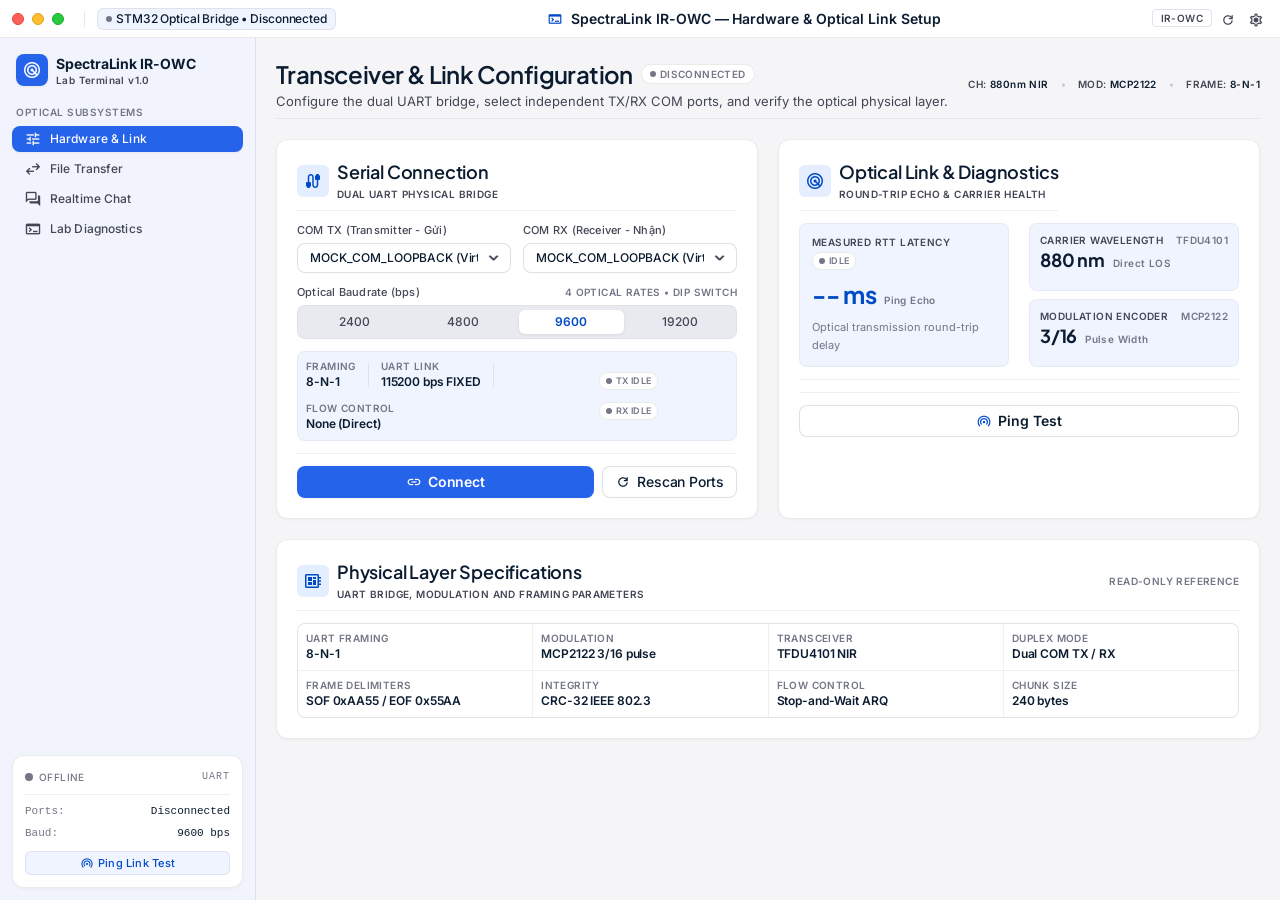
==== src/ir_terminal/ui/web/index.html @ 76f25089 "fix(ui): resolve disconnect event swallowed bug, clarify chat send action, and bump v0.8.5" ====
<!DOCTYPE html>
<html lang="en">
<head>
  <meta charset="utf-8"/>
  <meta content="width=device-width, initial-scale=1.0" name="viewport"/>
  <title>SpectraLink IR-OWC Workstation</title>
  <!-- Offline Local Fonts & Full Glyph TTF Icons -->
  <link rel="stylesheet" href="assets/css/local-fonts.css"/>
  <script src="assets/js/tailwindcss.js"></script>
  <script id="tailwind-config">
    tailwind.config = {
      darkMode: "class",
      theme: {
        extend: {
          colors: {
            "surface": "#f8f9ff",
            "surface-dim": "#cbdbf5",
            "surface-bright": "#f8f9ff",
            "surface-container-lowest": "#ffffff",
            "surface-container-low": "#eff4ff",
            "surface-container": "#e5eeff",
            "surface-container-high": "#dce9ff",
            "surface-container-highest": "#d3e4fe",
            "on-surface": "#0b1c30",
            "on-surface-variant": "#434655",
            "inverse-surface": "#213145",
            "inverse-on-surface": "#eaf1ff",
            "outline": "#737686",
            "outline-variant": "#c3c6d7",
            "surface-tint": "#0053db",
            "primary": "#004ac6",
            "on-primary": "#ffffff",
            "primary-container": "#2563eb",
            "on-primary-container": "#eeefff",
            "inverse-primary": "#b4c5ff",
            "secondary": "#006c49",
            "on-secondary": "#ffffff",
            "secondary-container": "#6cf8bb",
            "on-secondary-container": "#00714d",
            "tertiary": "#784b00",
            "on-tertiary": "#ffffff",
            "tertiary-container": "#996100",
            "on-tertiary-container": "#ffeedd",
            "error": "#ba1a1a",
            "on-error": "#ffffff",
            "error-container": "#ffdad6",
            "on-error-container": "#93000a",
            "primary-fixed": "#dbe1ff",
            "primary-fixed-dim": "#b4c5ff",
            "on-primary-fixed": "#00174b",
            "on-primary-fixed-variant": "#003ea8",
            "secondary-fixed": "#6ffbbe",
            "secondary-fixed-dim": "#4edea3",
            "on-secondary-fixed": "#002113",
            "on-secondary-fixed-variant": "#005236",
            "background": "#f8f9ff",
            "on-background": "#0b1c30",
            "surface-variant": "#d3e4fe"
          },
          borderRadius: {
            "DEFAULT": "0.25rem",
            "lg": "0.5rem",
            "xl": "0.75rem",
            "2xl": "0.875rem",
            "full": "9999px"
          },
          spacing: {
            "space-xs": "0.25rem",
            "margin": "1.25rem",
            "space-lg": "1.25rem",
            "space-xl": "1.75rem",
            "space-md": "0.75rem",
            "space-sm": "0.5rem",
            "gutter": "1rem"
          },
          fontFamily: {
            "headline-md": ["Plus Jakarta Sans", "sans-serif"],
            "display-lg": ["Plus Jakarta Sans", "sans-serif"],
            "body-md": ["Inter", "sans-serif"],
            "body-lg": ["Inter", "sans-serif"],
            "mono-caption": ["Inter", "monospace"],
            "headline-lg": ["Plus Jakarta Sans", "sans-serif"],
            "mono-data": ["Inter", "monospace"],
            "label-sm": ["Inter", "sans-serif"],
            "label-md": ["Inter", "sans-serif"],
            "title-sm": ["Inter", "sans-serif"]
          },
          fontSize: {
            "headline-md": ["18px", { lineHeight: "24px", letterSpacing: "-0.01em", fontWeight: "600" }],
            "display-lg": ["32px", { lineHeight: "40px", letterSpacing: "-0.02em", fontWeight: "600" }],
            "body-md": ["13px", { lineHeight: "18px", letterSpacing: "0em", fontWeight: "400" }],
            "body-lg": ["14px", { lineHeight: "20px", letterSpacing: "0em", fontWeight: "400" }],
            "mono-caption": ["10px", { lineHeight: "12px", letterSpacing: "0.04em", fontWeight: "600" }],
            "headline-lg": ["24px", { lineHeight: "32px", letterSpacing: "-0.015em", fontWeight: "600" }],
            "mono-data": ["12px", { lineHeight: "16px", letterSpacing: "-0.01em", fontWeight: "500" }],
            "label-sm": ["11px", { lineHeight: "14px", letterSpacing: "0.02em", fontWeight: "500" }],
            "label-md": ["12px", { lineHeight: "16px", letterSpacing: "0.01em", fontWeight: "500" }],
            "title-sm": ["14px", { lineHeight: "20px", letterSpacing: "-0.005em", fontWeight: "600" }]
          }
        }
      }
    }
  </script>
  <link rel="stylesheet" href="assets/css/app.css"/>
  <style>
    /* Sleek Native Scrollbar */
    ::-webkit-scrollbar {
      width: 6px;
      height: 6px;
    }
    ::-webkit-scrollbar-track {
      background: transparent;
    }
    ::-webkit-scrollbar-thumb {
      background: rgba(0, 0, 0, 0.12);
      border-radius: 9999px;
    }
    ::-webkit-scrollbar-thumb:hover {
      background: rgba(0, 0, 0, 0.25);
    }
    .traffic-dot:hover span {
      opacity: 0.6;
    }
    .view-panel {
      display: none;
    }
    .view-panel.active {
      display: flex;
    }
    /* Reusable UI Feedback System: button spinner + toast/modal motion */
    @keyframes ui-spin {
      to { transform: rotate(360deg); }
    }
    .ui-spinner {
      width: 14px;
      height: 14px;
      border-radius: 9999px;
      border: 2px solid rgba(255, 255, 255, 0.45);
      border-top-color: #ffffff;
      animation: ui-spin 0.7s linear infinite;
      display: inline-block;
      flex-shrink: 0;
    }
    @keyframes toast-slide-in {
      from { opacity: 0; transform: translateX(16px); }
      to { opacity: 1; transform: translateX(0); }
    }
    .toast-item {
      animation: toast-slide-in 0.18s ease-out;
    }
    .toast-leaving {
      opacity: 0;
      transform: translateX(16px);
      transition: opacity 0.18s ease, transform 0.18s ease;
    }
  </style>
  <script src="qwebchannel.js"></script>
</head>
<body class="bg-[#F5F5F7] text-on-surface antialiased min-h-screen flex flex-col font-body-md text-body-md select-none overflow-hidden">
  <!-- Window Container with Native macOS Frame -->
  <div class="w-full h-screen bg-[#F5F5F7] flex flex-col overflow-hidden">
    <header class="app-header h-[38px] bg-surface-container-lowest border-b border-black/[0.08] px-space-md flex items-center justify-between flex-shrink-0 select-none min-w-0">
  <div class="app-header__left flex items-center gap-space-md min-w-0">
    <div class="flex items-center gap-2 pr-2 shrink-0">
      <button aria-label="Close" class="traffic-dot w-3 h-3 rounded-full bg-[#FF5F56] border border-[#E0443E] flex items-center justify-center group focus:outline-none cursor-pointer">
        <span class="text-[8px] text-black font-bold opacity-0 transition-opacity">×</span>
      </button>
      <button aria-label="Minimize" class="traffic-dot w-3 h-3 rounded-full bg-[#FFBD2E] border border-[#DEA123] flex items-center justify-center group focus:outline-none cursor-pointer">
        <span class="text-[8px] text-black font-bold opacity-0 transition-opacity">-</span>
      </button>
      <button aria-label="Zoom" class="traffic-dot w-3 h-3 rounded-full bg-[#27C93F] border border-[#1AAB29] flex items-center justify-center group focus:outline-none cursor-pointer">
        <span class="text-[7px] text-black font-bold opacity-0 transition-opacity">+</span>
      </button>
    </div>
    <div class="h-4 w-px bg-outline-variant/40 shrink-0"></div>
    <div id="ribbon-badge" class="app-ribbon flex items-center gap-space-xs px-2 py-0.5 rounded-md border min-w-0" data-tone="neutral">
      <span id="ribbon-dot" class="ui-badge__dot"></span>
      <span id="ribbon-text" class="app-ribbon__text font-mono-data text-mono-data text-on-surface font-medium" title="STM32 Optical Bridge • Disconnected">STM32 Optical Bridge • Disconnected</span>
    </div>
  </div>

  <div class="app-header__center flex items-center gap-2 min-w-0">
    <span class="material-symbols-outlined text-primary text-[16px] shrink-0">terminal</span>
    <span id="window-center-title" class="app-header__title font-title-sm text-title-sm text-on-surface font-semibold">SpectraLink IR-OWC — Hardware &amp; Optical Link Setup</span>
  </div>

  <div class="app-header__right flex items-center gap-space-xs">
    <span id="chrome-instance-label" class="font-mono-caption text-mono-caption text-on-surface-variant border border-outline-variant/50 px-2 py-0.5 rounded">IR-OWC</span>
    <button id="btn-top-refresh" class="p-1 rounded hover:bg-surface-container-high text-on-surface-variant transition-colors cursor-pointer" title="Refresh Port List">
      <span class="material-symbols-outlined text-[16px]">refresh</span>
    </button>
    <button id="btn-top-settings" class="p-1 rounded hover:bg-surface-container-high text-on-surface-variant transition-colors cursor-pointer" title="Transfer Settings">
      <span class="material-symbols-outlined text-[16px]">settings</span>
    </button>
  </div>
</header>


    <!-- App Body: Left Navigation + Primary Content Canvas -->
    <div class="flex flex-1 overflow-hidden min-w-0">
      <aside id="app-sidebar" class="w-64 bg-surface-container-low/70 border-r border-black/[0.08] flex flex-col justify-between p-space-md select-none flex-shrink-0">
  <div class="space-y-space-md">
    <div class="sidebar-brand flex items-center gap-space-sm px-1 py-1">
      <div class="w-8 h-8 rounded-lg bg-primary-container text-white flex items-center justify-center shadow-sm shrink-0">
        <span class="material-symbols-outlined text-[20px] text-white">radar</span>
      </div>
      <div class="sidebar-brand-text leading-tight min-w-0">
        <div class="font-title-sm text-title-sm font-bold text-on-surface truncate">SpectraLink IR-OWC</div>
        <div class="font-mono-caption text-mono-caption text-on-surface-variant truncate">Lab Terminal v1.0</div>
      </div>
    </div>

    <div class="space-y-1">
      <div class="sidebar-section-title px-space-xs py-1 text-mono-caption font-mono-caption text-outline font-semibold tracking-wider">
        OPTICAL SUBSYSTEMS
      </div>
      <nav class="space-y-1" id="nav-menu">
        <a data-target="view-hardware" title="Hardware &amp; Link" class="nav-item flex items-center gap-space-sm px-space-md py-space-xs rounded-lg bg-primary-container text-white font-medium shadow-sm transition-all cursor-pointer">
          <span class="material-symbols-outlined text-[18px] shrink-0">tune</span>
          <span class="sidebar-label font-label-md text-label-md truncate">Hardware &amp; Link</span>
        </a>
        <a data-target="view-file" title="File Transfer" class="nav-item flex items-center gap-space-sm px-space-md py-space-xs rounded-lg text-on-surface-variant hover:text-on-surface hover:bg-surface-container-highest/60 transition-colors cursor-pointer">
          <span class="material-symbols-outlined text-[18px] shrink-0">swap_horiz</span>
          <span class="sidebar-label font-label-md text-label-md truncate">File Transfer</span>
        </a>
        <a data-target="view-chat" title="Realtime Chat" class="nav-item flex items-center gap-space-sm px-space-md py-space-xs rounded-lg text-on-surface-variant hover:text-on-surface hover:bg-surface-container-highest/60 transition-colors cursor-pointer">
          <span class="material-symbols-outlined text-[18px] shrink-0">forum</span>
          <span class="sidebar-label font-label-md text-label-md truncate">Realtime Chat</span>
        </a>
        <a data-target="view-telemetry" title="Lab Diagnostics" class="nav-item flex items-center gap-space-sm px-space-md py-space-xs rounded-lg text-on-surface-variant hover:text-on-surface hover:bg-surface-container-highest/60 transition-colors cursor-pointer">
          <span class="material-symbols-outlined text-[18px] shrink-0">terminal</span>
          <span class="sidebar-label font-label-md text-label-md truncate">Lab Diagnostics</span>
        </a>
      </nav>
    </div>
  </div>

  <div class="sidebar-footer bg-surface-container-lowest rounded-xl p-space-md border border-black/[0.08] shadow-[0_1px_3px_rgba(0,0,0,0.04)] space-y-2">
    <div class="flex items-center justify-between gap-1">
      <div class="flex items-center gap-1.5 min-w-0">
        <span id="footer-health-dot" class="w-2 h-2 rounded-full bg-outline shrink-0"></span>
        <span id="footer-health-text" class="font-mono-caption text-mono-caption font-medium text-outline truncate">OFFLINE</span>
      </div>
      <span class="sidebar-footer-detail text-[10px] font-mono text-outline tracking-widest">UART</span>
    </div>
    <div class="sidebar-footer-detail text-[11px] font-mono leading-relaxed text-on-surface-variant border-t border-black/[0.06] pt-2 flex flex-col gap-1">
      <div class="flex items-center justify-between gap-2">
        <span class="text-outline">Ports:</span>
        <span id="footer-port-label" class="font-medium text-on-surface truncate text-right">Disconnected</span>
      </div>
      <div class="flex items-center justify-between">
        <span class="text-outline">Baud:</span>
        <span id="footer-baud-label" class="font-medium text-on-surface">--</span>
      </div>
    </div>
    <button id="btn-calibrate" title="Ping Link Test" class="w-full mt-1 flex items-center justify-center gap-1 py-1 px-2 rounded-md bg-surface-container-low hover:bg-surface-container text-primary font-label-sm text-label-sm border border-outline-variant/40 transition-colors cursor-pointer">
      <span class="material-symbols-outlined text-[14px]">wifi_tethering</span>
      <span class="sidebar-action-label">Ping Link Test</span>
    </button>
  </div>
</aside>


      <!-- Main Operational Viewports -->
      <div class="flex-1 flex flex-col overflow-hidden bg-[#F5F5F7] min-w-0">
        <!-- View 1: Hardware Setup -->
        <div id="view-hardware" class="view-panel active flex-1 overflow-y-auto p-space-lg flex-col gap-space-lg bg-[#F5F5F7] min-w-0">
          <header class="flex flex-col md:flex-row md:items-center justify-between gap-space-md pb-space-sm border-b border-black/[0.06]">
<div class="min-w-0">
<div class="flex flex-wrap items-center gap-space-sm min-w-0">
<h1 class="font-headline-lg text-headline-lg text-on-surface tracking-tight break-words">Transceiver &amp; Link Configuration</h1>
<span id="hw-header-link-badge" class="ui-badge" data-tone="neutral" data-size="compact" role="status" aria-live="polite">
<span class="ui-badge__dot"></span>
<span class="ui-badge__label">DISCONNECTED</span>
</span>
</div>
<p class="font-body-md text-body-md text-on-surface-variant mt-0.5">
              Configure the dual UART bridge, select independent TX/RX COM ports, and verify the optical physical layer.
            </p>
</div>
<div class="flex flex-wrap items-center gap-space-md font-mono-caption text-mono-caption text-on-surface-variant">
<span>CH: <strong class="text-on-surface font-semibold">880nm NIR</strong></span>
<span class="text-outline-variant">•</span>
<span>MOD: <strong class="text-on-surface font-semibold">MCP2122</strong></span>
<span class="text-outline-variant">•</span>
<span>FRAME: <strong class="text-on-surface font-semibold">8-N-1</strong></span>
</div>
</header>
<div class="split-grid">
<section class="bg-surface-container-lowest rounded-xl p-space-lg border border-black/[0.08] shadow-[0_1px_3px_rgba(0,0,0,0.04)] flex flex-col justify-between min-w-0">
<div class="space-y-space-md">
<div class="flex items-center gap-space-sm border-b border-black/[0.06] pb-space-sm">
<div class="p-1.5 bg-surface-container text-primary rounded-md">
<span class="material-symbols-outlined text-[20px]" data-icon="cable">cable</span>
</div>
<div>
<h2 class="font-headline-md text-headline-md text-on-surface">Serial Connection</h2>
<span class="font-mono-caption text-mono-caption text-on-surface-variant">DUAL UART PHYSICAL BRIDGE</span>
</div>
</div>
<div class="port-grid">
<div class="space-y-1.5 min-w-0">
<label class="block font-label-sm text-label-sm text-on-surface-variant font-medium" for="select-port-tx">COM TX (Transmitter - Gửi)</label>
<div class="relative">
<select id="select-port-tx" class="appearance-none w-full bg-[#FFFFFF] border border-black/[0.12] rounded-lg px-3 py-1.5 pr-8 text-on-surface font-mono-data text-mono-data focus:outline-none focus:ring-2 focus:ring-primary/20 focus:border-primary transition-all cursor-pointer">
<option value="MOCK_COM_LOOPBACK">MOCK_COM_LOOPBACK (Virtual Loopback)</option>
</select>
<div class="pointer-events-none absolute inset-y-0 right-0 flex items-center px-2 text-on-surface-variant">
<span class="material-symbols-outlined text-[18px]" data-icon="expand_more">expand_more</span>
</div>
</div>
</div>
<div class="space-y-1.5 min-w-0">
<label class="block font-label-sm text-label-sm text-on-surface-variant font-medium" for="select-port-rx">COM RX (Receiver - Nhận)</label>
<div class="relative">
<select id="select-port-rx" class="appearance-none w-full bg-[#FFFFFF] border border-black/[0.12] rounded-lg px-3 py-1.5 pr-8 text-on-surface font-mono-data text-mono-data focus:outline-none focus:ring-2 focus:ring-primary/20 focus:border-primary transition-all cursor-pointer">
<option value="MOCK_COM_LOOPBACK">MOCK_COM_LOOPBACK (Virtual Loopback)</option>
</select>
<div class="pointer-events-none absolute inset-y-0 right-0 flex items-center px-2 text-on-surface-variant">
<span class="material-symbols-outlined text-[18px]" data-icon="expand_more">expand_more</span>
</div>
</div>
</div>
</div>
<div class="space-y-1.5">
<div class="flex justify-between items-center">
<label class="font-label-sm text-label-sm text-on-surface-variant font-medium">Optical Baudrate (bps)</label>
<span id="baudrate-source-label" class="font-mono-caption text-mono-caption text-outline">OPTICAL RATES • DIP SWITCH</span>
</div>
<div id="baudrate-selector-container" class="flex flex-wrap gap-1 p-1 bg-[#E8EAEF] rounded-lg border border-black/[0.04]"></div>
</div>
<div class="p-space-sm bg-surface-container-low rounded-lg border border-black/[0.04] flex flex-col sm:flex-row sm:items-center justify-between gap-2">
<div class="flex flex-wrap items-center gap-space-md">
<div>
<span class="font-mono-caption text-mono-caption text-outline block">FRAMING</span>
<span class="font-mono-data text-mono-data text-on-surface font-semibold">8-N-1</span>
</div>
<div class="h-6 w-px bg-outline-variant/40"></div>
<div>
<span class="font-mono-caption text-mono-caption text-outline block">UART LINK</span>
<span id="hw-physical-baud" class="font-mono-data text-mono-data text-on-surface font-semibold">115200 bps FIXED</span>
</div>
<div class="h-6 w-px bg-outline-variant/40"></div>
<div>
<span class="font-mono-caption text-mono-caption text-outline block">FLOW CONTROL</span>
<span class="font-mono-data text-mono-data text-on-surface font-semibold">None (Direct)</span>
</div>
</div>
<div class="flex flex-wrap items-center gap-3">
<span id="hw-tx-status" class="ui-badge" data-tone="neutral" data-size="micro" title="TX port state">
<span id="hw-tx-dot" class="ui-badge__dot"></span>
<span class="ui-badge__label">TX IDLE</span>
</span>
<span id="hw-rx-status" class="ui-badge" data-tone="neutral" data-size="micro" title="RX port state">
<span id="hw-rx-dot" class="ui-badge__dot"></span>
<span class="ui-badge__label">RX IDLE</span>
</span>
</div>
</div>
</div>
<div class="pt-space-md mt-space-md border-t border-black/[0.06] flex items-center justify-between gap-space-sm">
<button id="btn-connect" data-state="disconnected" class="flex-1 h-[32px] bg-primary-container hover:bg-primary text-on-primary font-title-sm text-title-sm font-semibold rounded-lg shadow-sm flex items-center justify-center gap-1.5 active:scale-[0.98] transition-all cursor-pointer">
<span class="material-symbols-outlined text-[16px]" data-icon="link">link</span>
                Connect
              </button>
<button id="btn-rescan" class="h-[32px] px-space-md bg-white hover:bg-[#F8FAFC] text-on-surface border border-black/[0.12] rounded-lg font-title-sm text-title-sm font-medium flex items-center gap-1.5 active:scale-[0.98] transition-all cursor-pointer">
<span class="material-symbols-outlined text-[16px]" data-icon="refresh">refresh</span>
                Rescan Ports
              </button>
</div>
</section>
<section class="bg-surface-container-lowest rounded-xl p-space-lg border border-black/[0.08] shadow-[0_1px_3px_rgba(0,0,0,0.04)] flex flex-col justify-between min-w-0">
<div class="space-y-space-md">
<div class="flex flex-wrap items-center justify-between gap-2 border-b border-black/[0.06] pb-space-sm">
<div class="flex items-center gap-space-sm border-b border-black/[0.06] pb-space-sm">
<div class="p-1.5 bg-surface-container text-primary rounded-md">
<span class="material-symbols-outlined text-[20px]" data-icon="radar">radar</span>
</div>
<div>
<h2 class="font-headline-md text-headline-md text-on-surface">Optical Link &amp; Diagnostics</h2>
<span class="font-mono-caption text-mono-caption text-on-surface-variant">ROUND-TRIP ECHO &amp; CARRIER HEALTH</span>
</div>
</div>
<div class="split-grid items-stretch py-1">
<div class="p-3 bg-surface-container-low rounded-lg border border-black/[0.04] flex flex-col justify-between h-full">
<div class="flex flex-wrap justify-between items-center gap-1 text-mono-caption font-mono-caption text-on-surface-variant">
<span>MEASURED RTT LATENCY</span>
<span id="hw-rtt-state" class="ui-badge shrink-0" data-tone="neutral" data-size="micro" role="status" aria-live="polite">
<span class="ui-badge__dot"></span>
<span class="ui-badge__label">IDLE</span>
</span>
</div>
<div class="flex items-baseline gap-2 mt-2">
<span id="hw-rtt-value" class="font-headline-lg text-headline-lg font-bold text-primary">-- ms</span>
<span class="font-mono-caption text-mono-caption text-outline">Ping Echo</span>
</div>
<div class="text-[11px] text-outline font-mono-caption mt-2">Optical transmission round-trip delay</div>
</div>
<div class="grid grid-cols-1 gap-2">
<div class="p-2.5 bg-surface-container-low rounded-lg border border-black/[0.04]">
<div class="flex justify-between items-center text-mono-caption font-mono-caption text-on-surface-variant">
<span>CARRIER WAVELENGTH</span>
<span class="text-outline">TFDU4101</span>
</div>
<div class="flex items-baseline gap-2 mt-0.5">
<span class="font-headline-md text-headline-md font-bold text-on-surface">880 nm</span>
<span class="font-mono-caption text-mono-caption text-outline">Direct LOS</span>
</div>
</div>
<div class="p-2.5 bg-surface-container-low rounded-lg border border-black/[0.04]">
<div class="flex justify-between items-center text-mono-caption font-mono-caption text-on-surface-variant">
<span>MODULATION ENCODER</span>
<span class="text-outline">MCP2122</span>
</div>
<div class="flex items-baseline gap-2 mt-0.5">
<span class="font-headline-md text-headline-md font-bold text-on-surface">3/16</span>
<span class="font-mono-caption text-mono-caption text-outline">Pulse Width</span>
</div>
</div>
</div>
</div>
</div>
<div class="pt-space-md mt-space-md border-t border-black/[0.06] flex items-center justify-between gap-space-sm">
<button id="btn-ping" class="flex-1 h-[32px] bg-white hover:bg-[#F8FAFC] text-on-surface border border-black/[0.12] rounded-lg font-title-sm text-title-sm font-semibold flex items-center justify-center gap-1.5 active:scale-[0.98] transition-all cursor-pointer">
<span class="material-symbols-outlined text-[16px] text-primary" data-icon="wifi_tethering">wifi_tethering</span>
                Ping Test
              </button>
</div>
</section>
</div>
<section class="bg-surface-container-lowest rounded-xl p-space-lg border border-black/[0.08] shadow-[0_1px_3px_rgba(0,0,0,0.04)] min-w-0">
<div class="flex flex-col sm:flex-row sm:items-center justify-between gap-2 border-b border-black/[0.06] pb-space-sm mb-space-md">
<div class="flex items-center gap-space-sm">
<div class="p-1.5 bg-surface-container text-primary rounded-md">
<span class="material-symbols-outlined text-[20px]" data-icon="developer_board">developer_board</span>
</div>
<div>
<h3 class="font-headline-md text-headline-md text-on-surface">Physical Layer Specifications</h3>
<span class="font-mono-caption text-mono-caption text-on-surface-variant">UART BRIDGE, MODULATION AND FRAMING PARAMETERS</span>
</div>
</div>
<span class="font-mono-caption text-mono-caption text-outline">READ-ONLY REFERENCE</span>
</div>
<div class="spec-grid gap-px bg-black/[0.06] border border-black/[0.06] rounded-lg overflow-hidden">
<div class="bg-surface-container-lowest p-space-sm">
<span class="block font-mono-caption text-mono-caption text-outline">UART FRAMING</span>
<span class="block font-mono-data text-mono-data text-on-surface font-semibold mt-0.5">8-N-1</span>
</div>
<div class="bg-surface-container-lowest p-space-sm">
<span class="block font-mono-caption text-mono-caption text-outline">MODULATION</span>
<span class="block font-mono-data text-mono-data text-on-surface font-semibold mt-0.5">MCP2122 3/16 pulse</span>
</div>
<div class="bg-surface-container-lowest p-space-sm">
<span class="block font-mono-caption text-mono-caption text-outline">TRANSCEIVER</span>
<span class="block font-mono-data text-mono-data text-on-surface font-semibold mt-0.5">TFDU4101 NIR</span>
</div>
<div class="bg-surface-container-lowest p-space-sm">
<span class="block font-mono-caption text-mono-caption text-outline">DUPLEX MODE</span>
<span class="block font-mono-data text-mono-data text-on-surface font-semibold mt-0.5">Dual COM TX / RX</span>
</div>
<div class="bg-surface-container-lowest p-space-sm">
<span class="block font-mono-caption text-mono-caption text-outline">FRAME DELIMITERS</span>
<span class="block font-mono-data text-mono-data text-on-surface font-semibold mt-0.5">SOF 0xAA55 / EOF 0x55AA</span>
</div>
<div class="bg-surface-container-lowest p-space-sm">
<span class="block font-mono-caption text-mono-caption text-outline">INTEGRITY</span>
<span class="block font-mono-data text-mono-data text-on-surface font-semibold mt-0.5">CRC-32 IEEE 802.3</span>
</div>
<div class="bg-surface-container-lowest p-space-sm">
<span class="block font-mono-caption text-mono-caption text-outline">FLOW CONTROL</span>
<span class="block font-mono-data text-mono-data text-on-surface font-semibold mt-0.5">Stop-and-Wait ARQ</span>
</div>
<div class="bg-surface-container-lowest p-space-sm">
<span class="block font-mono-caption text-mono-caption text-outline">CHUNK SIZE</span>
<span class="block font-mono-data text-mono-data text-on-surface font-semibold mt-0.5">240 bytes</span>
</div>
</div>
</section>

        </div>

        <!-- View 2: File Transfer -->
        <div id="view-file" class="view-panel flex-1 bg-[#F5F5F7] overflow-y-auto p-space-xl flex-col gap-space-lg min-w-0">
          <div class="flex flex-col md:flex-row md:items-end justify-between gap-space-md pb-space-sm border-b border-black/[0.06]">
<div class="flex flex-col gap-0.5 min-w-0">
<h1 class="text-headline-lg font-headline-lg text-on-surface tracking-tight break-words">File &amp; Media Transfer Station</h1>
<p class="text-body-md font-body-md text-on-surface-variant">
              Transmit binary payloads, media packets, and documents over the optical link.
            </p>
</div>
<div class="flex flex-wrap items-center gap-space-md font-mono-caption text-mono-caption text-on-surface-variant min-w-0">
<span>CHUNK: <strong class="text-on-surface font-semibold">240 B</strong></span>
<span class="text-outline-variant">•</span>
<span>CRC-32: <strong class="text-on-surface font-semibold">IEEE 802.3</strong></span>
<span class="text-outline-variant">•</span>
<span>ARQ: <strong class="text-on-surface font-semibold">Stop-and-Wait</strong></span>
</div>
</div>
<div class="split-grid">
<div id="file-dropzone" class="bg-surface-container-lowest rounded-xl border-2 border-dashed border-[#CBD5E1] p-space-xl flex flex-col items-center justify-center text-center hover:border-primary/60 transition-colors duration-150 group cursor-pointer min-h-[280px] min-w-0">
<div class="w-12 h-12 rounded-lg border border-black/[0.08] bg-surface-container-low flex items-center justify-center text-on-surface-variant group-hover:text-primary transition-colors mb-space-md">
<span class="material-symbols-outlined text-[26px]" data-icon="upload_file">upload_file</span>
</div>
<h3 id="file-limit-hint" class="text-headline-md font-headline-md text-on-surface mb-1">
              Drop file to transmit (unlimited size)
            </h3>
<p class="text-body-md font-body-md text-on-surface-variant max-w-sm mb-space-lg">
              Supports PDF, images, firmware binaries, and raw packet captures
            </p>
<div class="flex items-center gap-space-sm">
<button class="h-[30px] px-space-lg rounded-lg bg-primary-container text-on-primary text-label-md font-label-md hover:bg-primary transition-colors flex items-center gap-1.5 active:scale-[0.98] cursor-pointer">
<span class="material-symbols-outlined text-[16px]" data-icon="folder_open">folder_open</span>
<span>Browse Files</span>
</button>
<span class="text-mono-caption font-mono-caption text-on-surface-variant">or drag &amp; drop payload</span>
</div>
<div class="mt-space-lg flex items-center gap-1.5 text-mono-caption font-mono-caption text-outline">
<span class="material-symbols-outlined text-[13px]" data-icon="verified_user">verified_user</span>
<span>Automatically framed into 240-byte chunks with CRC-32</span>
</div>
</div>
<div class="bg-surface-container-lowest rounded-xl border border-black/[0.08] p-space-lg flex flex-col justify-between min-w-0">
<div>
<div class="flex flex-wrap items-center justify-between gap-2 pb-space-sm border-b border-black/[0.06] mb-space-md">
<div class="flex items-center gap-2">
<span class="text-title-sm font-title-sm font-semibold text-on-surface">Active Transmission</span>
</div>
<div class="flex items-center gap-2 font-mono-caption text-mono-caption text-on-surface-variant">
<span>CH-A</span>
<span id="file-active-status" class="ui-badge" data-tone="neutral" data-size="micro" role="status" aria-live="polite">
<span class="ui-badge__dot"></span>
<span class="ui-badge__label">ARQ IDLE</span>
</span>
</div>
</div>
<div class="flex items-start gap-space-md mb-space-md">
<div class="w-10 h-10 rounded-lg bg-surface-container-low text-on-surface-variant flex items-center justify-center shrink-0 border border-black/[0.06]">
<span class="material-symbols-outlined text-[22px]" data-icon="description">description</span>
</div>
<div class="flex flex-col flex-1 overflow-hidden">
<div class="flex items-center justify-between gap-2">
<span id="file-active-name" class="text-title-sm font-title-sm font-semibold text-on-surface truncate">No active transfer</span>
<span id="file-active-size" class="text-mono-data font-mono-data font-medium text-on-surface-variant shrink-0">-- KB</span>
</div>
<div class="flex items-center gap-2 mt-1">
<span class="text-mono-caption font-mono-caption text-outline">State:</span>
<span class="text-mono-caption font-mono-caption text-on-surface-variant">Ready for payload</span>
</div>
</div>
</div>
<div class="flex flex-col gap-1.5 mb-space-lg">
<div class="flex items-center justify-between text-mono-caption font-mono-caption">
<span class="text-on-surface font-medium">Transfer progress</span>
<span id="file-progress-pct" class="text-primary font-semibold text-mono-data font-mono-data">0%</span>
</div>
<div class="w-full h-2 rounded-full bg-surface-container overflow-hidden">
<div id="file-progress-bar" class="h-full bg-primary rounded-full transition-all duration-300 w-0"></div>
</div>
</div>
<div class="file-stats p-space-sm rounded-lg bg-surface-container-low border border-black/[0.04] mb-space-md">
<div class="flex flex-col">
<span class="text-mono-caption font-mono-caption uppercase text-outline">Throughput</span>
<span id="file-speed" class="text-headline-md font-headline-md text-on-surface font-semibold">0.0 <span class="text-label-sm font-label-sm font-normal text-on-surface-variant">KB/s</span></span>
</div>
<div class="flex flex-col border-l border-black/[0.06] pl-3">
<span class="text-mono-caption font-mono-caption uppercase text-outline">ETA</span>
<span id="file-eta" class="text-headline-md font-headline-md text-on-surface font-semibold">--</span>
</div>
<div class="flex flex-col border-l border-black/[0.06] pl-3">
<span class="text-mono-caption font-mono-caption uppercase text-outline">Chunks</span>
<span id="file-packets" class="text-headline-md font-headline-md text-on-surface font-semibold">0<span class="text-label-sm font-label-sm font-normal text-outline">/0</span></span>
</div>
</div>
</div>
<div class="flex items-center justify-end gap-space-sm pt-space-xs">
<button class="flex-1 h-[30px] px-space-md rounded-lg bg-primary-container hover:bg-primary text-on-primary transition-colors text-label-md font-label-md font-semibold flex items-center justify-center gap-1.5 active:scale-[0.98] cursor-pointer">
<span class="material-symbols-outlined text-[15px]" data-icon="send">send</span>
<span>Transmit</span>
</button>
<button class="h-[30px] px-space-md rounded-lg bg-surface-container-lowest border border-black/[0.12] text-on-surface-variant hover:text-error hover:border-error/40 transition-colors text-label-md font-label-md flex items-center gap-1 active:scale-[0.98] cursor-pointer">
<span class="material-symbols-outlined text-[15px]" data-icon="close">close</span>
<span>Cancel</span>
</button>
</div>
</div>
</div>
<div class="bg-surface-container-lowest rounded-xl border border-black/[0.08] shadow-[0_1px_3px_rgba(0,0,0,0.04)] p-space-lg flex flex-col gap-space-md min-w-0">
<div class="flex flex-wrap items-center justify-between gap-space-md">
<div class="flex flex-wrap items-center gap-space-md min-w-0">
<div class="flex items-center gap-2">
<span class="material-symbols-outlined text-on-surface-variant text-[18px]" data-icon="history">history</span>
<h2 class="text-title-sm font-title-sm font-semibold text-on-surface">Recent Transfers</h2>
</div>
<span class="flex items-center gap-1 font-mono-caption text-mono-caption text-outline">
<span class="material-symbols-outlined text-[13px]" data-icon="check_circle">check_circle</span>
<span>CRC-32 verified</span>
</span>
</div>
<div class="relative w-full sm:w-auto">
<span class="material-symbols-outlined absolute left-2 top-1.5 text-[15px] text-outline" data-icon="search">search</span>
<input class="h-[28px] pl-7 pr-2 text-label-sm font-label-sm rounded-lg bg-surface border border-black/[0.1] focus:border-primary focus:ring-1 focus:ring-primary outline-none w-full sm:w-48" placeholder="Filter transmissions..." type="text"/>
</div>
</div>
<div class="overflow-x-auto border border-black/[0.08] rounded-lg">
<table class="data-table w-full text-left border-collapse">
<thead>
<tr class="bg-surface-container-low border-b border-black/[0.08] text-mono-caption font-mono-caption text-outline uppercase tracking-wider h-8">
<th class="px-space-md font-medium">File Payload</th>
<th class="px-space-md font-medium">Size</th>
<th class="px-space-md font-medium">Direction</th>
<th class="px-space-md font-medium">Timestamp</th>
<th class="px-space-md font-medium">CRC-32</th>
<th class="px-space-md font-medium">State</th>
<th class="px-space-md text-right font-medium">Actions</th>
</tr>
</thead>
<tbody id="file-history-body" class="divide-y divide-black/[0.05] text-body-md font-body-md">
<tr>
<td colspan="7" class="py-8 text-center text-on-surface-variant text-body-md">
  <div class="flex flex-col items-center justify-center gap-1">
    <span class="material-symbols-outlined text-[22px] text-outline">folder_off</span>
    <span class="font-medium text-on-surface">No file transfers recorded yet</span>
    <span class="text-label-sm text-outline">Transferred files will be logged here with verified CRC-32 checksums.</span>
  </div>
</td>
</tr>
</tbody>
</table>
</div>
<div class="flex flex-wrap items-center justify-between gap-2 text-mono-caption font-mono-caption text-outline px-1">
<div class="flex flex-wrap items-center gap-space-md">
<span>Stop-and-Wait ARQ</span>
<span>•</span>
<span>CRC-32 IEEE 802.3</span>
<span>•</span>
<span>Chunk size: <strong class="text-on-surface font-medium">240 bytes</strong></span>
</div>
<span>Optical carrier 880 nm</span>
</div>
</div>

        </div>

        <!-- View 3: Realtime Chat -->
        <div id="view-chat" class="view-panel flex-1 bg-[#F5F5F7] overflow-y-auto p-space-lg flex-col gap-space-md min-w-0">
          <section class="px-space-lg py-space-md bg-surface-container-lowest border-b border-black/[0.08] flex flex-wrap items-center justify-between gap-space-sm shadow-xs shrink-0">
<div class="min-w-0">
<div class="flex flex-wrap items-baseline gap-space-sm">
<h1 class="text-headline-md font-headline-md font-semibold text-on-surface">Realtime Optical Messaging</h1>
<span class="font-mono-caption text-mono-caption text-on-surface-variant">Half-Duplex • 880 nm • Direct LOS</span>
</div>
<p class="text-body-md font-body-md text-on-surface-variant mt-0.5">
              Realtime ASCII chat stream across the infrared photodiode transceiver.
            </p>
</div>
<div class="flex flex-wrap items-center gap-space-md font-mono-caption text-mono-caption text-on-surface-variant">
<span>CH: <strong class="text-on-surface font-semibold">880nm NIR</strong></span>
<span class="text-outline-variant">•</span>
<span>MOD: <strong class="text-on-surface font-semibold">MCP2122</strong></span>
<span class="text-outline-variant">•</span>
<span id="chat-link-state" class="ui-badge" data-tone="neutral" data-size="micro" role="status" aria-live="polite">
<span class="ui-badge__dot"></span>
<span class="ui-badge__label">LINK STANDBY</span>
</span>
</div>
</section>
<section class="flex-1 overflow-y-auto px-space-xl py-space-lg space-y-5 bg-[#FBFBFC] flex flex-col justify-center">
<div id="chat-empty-state" class="flex flex-col items-center justify-center py-16 text-center text-on-surface-variant my-auto">
  <div class="w-10 h-10 rounded-lg border border-black/[0.08] bg-surface-container-low flex items-center justify-center text-on-surface-variant mb-3">
    <span class="material-symbols-outlined text-[22px]">forum</span>
  </div>
  <p class="text-title-sm font-title-sm font-semibold text-on-surface mb-1">No messages yet</p>
  <p class="text-body-md font-body-md text-outline max-w-sm">Type a message below and press Enter to transmit across the infrared link.</p>
</div>
</section>
<footer class="p-space-lg bg-surface-container-lowest border-t border-black/[0.08] shrink-0">
<div class="flex flex-col gap-2">
<div class="flex items-center gap-2 p-1.5 pl-3 bg-surface-container-lowest border border-black/[0.12] rounded-lg shadow-[0_1px_2px_rgba(0,0,0,0.03)] focus-within:border-primary focus-within:ring-1 focus-within:ring-primary/20 transition-all duration-150">
<span class="font-mono-data text-mono-data text-on-surface-variant font-semibold shrink-0 select-none">TX &gt;</span>
<input id="input-chat-text" class="flex-1 min-w-0 bg-transparent border-0 text-mono-data font-mono-data text-on-surface focus:ring-0 focus:outline-none p-0 h-8 placeholder:text-outline" placeholder="Type a text message to send across the optical link..." type="text" value=""/>
<div class="flex items-center gap-1.5 shrink-0">
<button id="btn-chat-send" class="flex items-center gap-1.5 px-3 h-[30px] rounded-lg bg-primary-container text-white text-label-sm font-label-sm font-semibold hover:bg-primary transition-colors active:scale-[0.98] cursor-pointer" title="Send text message (Enter)">
<span>Send</span>
<span class="material-symbols-outlined text-[14px]" data-icon="send">send</span>
</button>
</div>
</div>
<div class="flex items-center justify-between px-1 text-mono-caption font-mono-caption text-outline">
<div class="flex items-center gap-1 min-w-0 truncate" title="Realtime Chat sends text messages up to 512 bytes. Binary files and large transfers are handled exclusively in File Transfer Station.">
<span class="material-symbols-outlined text-[12px]" data-icon="info">info</span>
<span class="truncate">Text messages only (max 512 bytes). Binary files and large transfers belong exclusively in File Transfer Station.</span>
</div>
</div>
</div>
</footer>

        </div>

        <!-- View 4: Lab Diagnostics -->
        <div id="view-telemetry" class="view-panel flex-1 bg-[#F5F5F7] overflow-y-auto p-space-lg flex-col gap-space-lg min-w-0">
          <div class="flex flex-col md:flex-row md:items-end justify-between gap-space-sm pb-space-sm border-b border-black/[0.06]">
<div class="min-w-0">
<div class="flex flex-wrap items-baseline gap-space-sm">
<h2 class="font-headline-lg text-headline-lg text-on-surface font-semibold tracking-tight">Lab Analytics &amp; Performance</h2>
<span class="font-mono-caption text-mono-caption text-on-surface-variant">CH-A • 880 nm • 100 Hz sampling</span>
</div>
<p class="text-on-surface-variant font-body-md text-body-md mt-0.5">
              Carrier throughput, bit error distribution, and raw packet frame inspection.
            </p>
</div>
<div class="flex flex-wrap items-center gap-space-xs w-full md:w-auto md:shrink-0">
<div class="flex items-center gap-1.5 px-3 py-1.5 rounded-lg bg-surface-container-lowest border border-black/[0.08] font-label-sm text-label-sm text-on-surface">
<span class="w-2 h-2 rounded-full bg-secondary"></span>
<span class="font-medium">Live capture</span>
</div>
<button class="flex items-center gap-1 px-3 py-1.5 rounded-lg bg-surface-container-lowest hover:bg-surface-container-high border border-black/[0.08] text-on-surface font-label-sm text-label-sm transition-colors cursor-pointer">
<span class="material-symbols-outlined text-[15px]">file_download</span>
<span>Export CSV</span>
</button>
<button class="flex items-center gap-1 px-3 py-1.5 rounded-lg bg-surface-container-lowest hover:bg-surface-container-high border border-black/[0.08] text-on-surface font-label-sm text-label-sm transition-colors cursor-pointer">
<span class="material-symbols-outlined text-[15px]">refresh</span>
<span>Reset counters</span>
</button>
</div>
</div>
<div class="kpi-grid">
<div class="bg-surface-container-lowest rounded-lg p-space-md border border-black/[0.08] flex flex-col justify-between">
<div class="flex items-center justify-between">
<span class="font-mono-caption text-mono-caption text-outline uppercase tracking-wider">Transmission speed</span>
<span class="material-symbols-outlined text-on-surface-variant text-[18px]">speed</span>
</div>
<div class="my-2">
<div class="flex items-baseline gap-2">
<span id="kpi-speed-value" class="font-display-lg text-display-lg font-semibold text-on-surface tracking-tight">0.00</span>
<span class="font-mono-caption text-on-surface-variant font-medium">KB/s</span>
</div>
<span class="font-mono-caption text-[11px] text-outline">Active baud throughput</span>
</div>
<div class="h-1.5 w-full bg-surface-container rounded-full overflow-hidden">
<div id="kpi-speed-bar" class="h-full bg-primary rounded-full" style="width: 0%;"></div>
</div>
</div>
<div class="bg-surface-container-lowest rounded-lg p-space-md border border-black/[0.08] flex flex-col justify-between">
<div class="flex items-center justify-between">
<span class="font-mono-caption text-mono-caption text-outline uppercase tracking-wider">Packet loss</span>
<span class="material-symbols-outlined text-on-surface-variant text-[18px]">check_circle</span>
</div>
<div class="my-2">
<div class="flex items-baseline gap-2">
<span id="kpi-loss-value" class="font-display-lg text-display-lg font-semibold text-on-surface tracking-tight">0.00%</span>
<span id="kpi-loss-pkts" class="font-mono-caption text-on-surface-variant font-medium">(0 pkts)</span>
</div>
<span class="font-mono-caption text-[11px] text-secondary">Clean optical channel</span>
</div>
<div class="h-1.5 w-full bg-surface-container rounded-full overflow-hidden">
<div class="h-full bg-secondary rounded-full" style="width: 100%;"></div>
</div>
</div>
<div class="bg-surface-container-lowest rounded-lg p-space-md border border-black/[0.08] flex flex-col justify-between min-w-0">
<div class="flex items-center justify-between gap-2">
<span class="font-mono-caption text-mono-caption text-outline uppercase tracking-wider">Round-trip latency</span>
<span id="kpi-rtt-badge" class="ui-badge" data-tone="neutral" data-size="micro" role="status" aria-live="polite">
<span class="ui-badge__dot"></span>
<span class="ui-badge__label">IDLE</span>
</span>
</div>
<div class="my-2">
<div class="flex items-baseline gap-2">
<span id="kpi-rtt-value" class="font-display-lg text-display-lg font-semibold text-on-surface tracking-tight">--</span>
<span class="font-mono-caption text-on-surface-variant font-medium">ms</span>
</div>
<span class="font-mono-caption text-[11px] text-outline">Ping / Pong echo delay</span>
</div>
<div class="h-1.5 w-full bg-surface-container rounded-full overflow-hidden">
<div class="h-full bg-primary/70 rounded-full" style="width: 0%;"></div>
</div>
</div>
<div class="bg-surface-container-lowest rounded-lg p-space-md border border-black/[0.08] flex flex-col justify-between">
<div class="flex items-center justify-between">
<span class="font-mono-caption text-mono-caption text-outline uppercase tracking-wider">Transmitted chunks</span>
<span class="material-symbols-outlined text-on-surface-variant text-[18px]">inventory_2</span>
</div>
<div class="my-2">
<div class="flex items-baseline gap-2">
<span id="kpi-chunks-value" class="font-display-lg text-display-lg font-semibold text-on-surface tracking-tight">0</span>
<span class="font-mono-caption text-on-surface-variant font-medium">blks</span>
</div>
<span class="font-mono-caption text-[11px] text-outline">Stop-and-Wait ARQ verified</span>
</div>
<div class="h-1.5 w-full bg-surface-container rounded-full overflow-hidden">
<div class="h-full bg-secondary-container rounded-full" style="width: 100%;"></div>
</div>
</div>
</div>
<div class="split-grid">
<div class="bg-surface-container-lowest rounded-lg p-space-md border border-black/[0.08] flex flex-col justify-between relative">
<div class="flex items-center justify-between pb-2 mb-2 border-b border-black/[0.06]">
<div class="flex items-center gap-2">
<span class="font-title-sm text-title-sm font-semibold text-on-surface">Realtime transmission speed</span>
</div>
<div class="flex items-center gap-3 font-mono-caption text-[11px]">
<div class="flex items-center gap-1">
<span class="w-2.5 h-[2px] bg-primary"></span>
<span class="text-on-surface-variant">Throughput (KB/s)</span>
</div>
</div>
</div>
<div class="relative w-full h-44 flex items-center justify-center">
<canvas id="live-speed-chart" class="w-full h-full"></canvas>
</div>
<div class="flex justify-between font-mono-caption text-[10px] text-outline pt-2 border-t border-black/[0.06]">
<span>30s ago</span>
<span>20s ago</span>
<span>10s ago</span>
<span>Now</span>
</div>
</div>
<div class="bg-surface-container-lowest rounded-lg p-space-md border border-black/[0.08] flex flex-col justify-between relative">
<div class="flex items-center justify-between pb-2 mb-2 border-b border-black/[0.06]">
<div class="flex items-center gap-2">
<span class="font-title-sm text-title-sm font-semibold text-on-surface">Round-trip latency (RTT)</span>
</div>
<div class="flex items-center gap-3 font-mono-caption text-[11px]">
<div class="flex items-center gap-1">
<span class="w-2.5 h-[2px] bg-secondary"></span>
<span class="text-on-surface-variant">RTT (ms)</span>
</div>
</div>
</div>
<div class="relative w-full h-44 flex items-center justify-center">
<canvas id="live-rtt-chart" class="w-full h-full"></canvas>
</div>
<div class="flex justify-between font-mono-caption text-[10px] text-outline pt-2 border-t border-black/[0.06]">
<span>30s ago</span>
<span>20s ago</span>
<span>10s ago</span>
<span>Now</span>
</div>
</div>
</div>
<div class="bg-surface-container-lowest rounded-lg border border-black/[0.08] flex flex-col overflow-hidden">
<div class="p-space-sm px-space-md bg-surface-container-lowest border-b border-black/[0.08] flex flex-wrap items-center justify-between gap-space-sm">
<div class="flex items-center gap-2">
<span class="material-symbols-outlined text-on-surface-variant text-[18px]">terminal</span>
<span class="font-title-sm text-title-sm font-semibold text-on-surface">Raw optical frame sniffer</span>
<span id="sniffer-frame-count" class="font-mono-caption text-[10px] text-on-surface-variant">0 frames captured</span>
</div>
<div class="flex items-center gap-space-sm">
<div id="sniffer-filter-bar" class="flex flex-wrap items-center bg-surface-container-low p-0.5 rounded-md border border-black/[0.08] font-mono-caption text-[10px]">
<button class="px-2 py-1 rounded bg-surface-container-lowest text-on-surface font-semibold shadow-xs cursor-pointer">ALL</button>
<button class="px-2 py-1 rounded text-on-surface-variant hover:text-on-surface cursor-pointer">SYN/ACK</button>
<button class="px-2 py-1 rounded text-on-surface-variant hover:text-on-surface cursor-pointer">BURST_DATA</button>
<button class="px-2 py-1 rounded text-on-surface-variant hover:text-on-surface cursor-pointer">CRC_OK</button>
<button class="px-2 py-1 rounded text-error hover:bg-error-container/30 cursor-pointer">ERROR_FRAMES (0)</button>
</div>
<div class="relative">
<span class="material-symbols-outlined absolute left-2 top-1/2 -translate-y-1/2 text-outline text-[14px]">search</span>
<input id="sniffer-search" class="h-[28px] pl-6 pr-2 rounded-md bg-surface-container-lowest border border-black/[0.1] font-mono-data text-[11px] text-on-surface placeholder:text-outline focus:border-primary focus:ring-1 focus:ring-primary focus:outline-none w-full sm:w-44" placeholder="Hex opcode or frame ID..." type="text"/>
</div>
<button class="p-1 rounded hover:bg-surface-container text-on-surface-variant cursor-pointer" title="Collapse / Expand Drawer">
<span class="material-symbols-outlined text-[18px]">expand_more</span>
</button>
</div>
</div>
<div id="sniffer-table-container" class="overflow-x-auto max-h-56">
<table class="data-table w-full text-left border-collapse">
<thead>
<tr class="bg-surface-container-low font-mono-caption text-[10px] text-outline uppercase tracking-wider border-b border-black/[0.08]">
<th class="py-2 px-space-md font-medium">Time (UTC)</th>
<th class="py-2 px-space-sm font-medium">Frame ID</th>
<th class="py-2 px-space-sm font-medium">Carrier</th>
<th class="py-2 px-space-sm font-medium">Type</th>
<th class="py-2 px-space-sm font-medium">Payload hex preview</th>
<th class="py-2 px-space-sm font-medium">Checksum</th>
<th class="py-2 px-space-md font-medium text-right">Latency</th>
</tr>
</thead>
<tbody id="sniffer-table-body" class="font-mono-data text-[11px] divide-y divide-black/[0.05]">
<tr>
<td colspan="7" class="py-8 text-center text-on-surface-variant text-mono-data">
  <div class="flex flex-col items-center justify-center gap-1">
    <span class="material-symbols-outlined text-[20px] text-outline">memory</span>
    <span>Waiting for optical frames...</span>
    <span class="text-[10px] text-outline">Transmitted and received frames will appear here in real time.</span>
  </div>
</td>
</tr>
</tbody>
</table>
</div>
<div class="px-space-md py-1.5 bg-surface-container-low border-t border-black/[0.08] flex flex-wrap items-center justify-between gap-2 font-mono-caption text-[10px] text-on-surface-variant">
<div class="flex flex-wrap items-center gap-3">
<span>Auto-scroll active</span>
<span>Ring buffer: 1024 bytes</span>
<span>UART 9600 bps 8-N-1</span>
</div>
<span>CRC-32 IEEE 802.3</span>
</div>
</div>

        </div>
      </div>
    </div>
  </div>

  <div id="settings-overlay" class="fixed inset-0 z-[10000] hidden items-center justify-center p-4">
  <div id="settings-backdrop" class="ui-modal-backdrop absolute inset-0 bg-on-surface/20"></div>
  <div id="settings-card" role="dialog" aria-modal="true" aria-labelledby="settings-title"
    class="relative w-full max-w-xl max-h-[calc(100vh-2rem)] overflow-y-auto bg-surface-container-lowest rounded-2xl border border-black/[0.06] shadow-[0_8px_30px_rgba(0,0,0,0.12)] p-space-lg flex flex-col gap-space-md transition-all">
    <div class="flex items-center justify-between">
      <div class="flex items-center gap-space-sm">
        <div class="w-10 h-10 rounded-xl bg-surface-container text-primary flex items-center justify-center shadow-sm">
          <span class="material-symbols-outlined text-[22px]">settings</span>
        </div>
        <div>
          <h3 id="settings-title" class="font-headline-md text-headline-md text-on-surface">Transfer Settings</h3>
          <p class="font-mono-caption text-mono-caption text-on-surface-variant">OPTICAL LINK • PERSISTED LOCALLY</p>
        </div>
      </div>
      <button id="settings-close" class="p-1 rounded hover:bg-surface-container-high text-on-surface-variant transition-colors cursor-pointer" title="Close settings">
        <span class="material-symbols-outlined text-[18px]">close</span>
      </button>
    </div>
    <div class="space-y-space-md">
      <div class="space-y-1.5">
        <label for="settings-dir" class="block font-label-sm text-label-sm text-on-surface-variant font-medium">Default receive directory (Files only)</label>
        <div class="flex items-center gap-2">
          <input id="settings-dir" type="text" placeholder="Type or browse a receive folder" spellcheck="false" autocomplete="off"
            class="flex-1 bg-surface-container-low border border-black/[0.12] rounded-lg px-3 py-1.5 text-on-surface font-mono-data text-mono-data focus:outline-none focus:ring-2 focus:ring-primary/20 focus:border-primary transition-all" />
          <button id="settings-browse" class="h-[32px] px-space-md bg-white hover:bg-[#F8FAFC] text-on-surface border border-black/[0.12] rounded-lg font-title-sm text-title-sm font-medium flex items-center gap-1.5 active:scale-[0.98] transition-all cursor-pointer">
            <span class="material-symbols-outlined text-[16px]">folder_open</span>
            <span>Browse</span>
          </button>
        </div>
        <p class="font-mono-caption text-mono-caption text-on-surface-variant leading-relaxed">Only files received over the optical link are saved here. Chat history, logs and telemetry always stay in the app's <span class="font-mono-data">data/</span> folder.</p>
        <button id="settings-reset" type="button" class="self-start font-title-sm text-title-sm font-medium text-primary hover:underline cursor-pointer">Reset to default</button>
      </div>
      <p id="settings-error" class="hidden font-body-md text-body-md text-error"></p>
    </div>
    <div class="pt-space-xs border-t border-black/[0.06]">
      <button id="btn-toggle-debug" type="button" class="w-full px-3 py-2.5 bg-surface-container-low hover:bg-surface-container text-on-surface border border-black/[0.1] rounded-xl font-title-sm text-title-sm font-semibold flex items-center justify-between active:scale-[0.99] transition-all cursor-pointer">
        <div class="flex items-center gap-2">
          <span class="material-symbols-outlined text-primary text-[20px]">bug_report</span>
          <span>Debug / Diagnostics</span>
          <span class="px-2 py-0.5 rounded text-[10px] font-mono font-medium bg-primary/10 text-primary border border-primary/20">LIVE RAW LOGS</span>
        </div>
        <span id="debug-toggle-chevron" class="material-symbols-outlined text-[20px] text-on-surface-variant transition-transform">expand_more</span>
      </button>
    </div>
    <div id="settings-debug-panel" class="hidden flex-col gap-space-sm p-3 bg-surface-container-low/70 rounded-xl border border-black/[0.06]">
      <div class="flex flex-wrap items-center justify-between gap-2 bg-surface-container-lowest p-2.5 rounded-lg border border-black/[0.06]">
        <div class="flex flex-wrap items-center gap-3">
          <div class="flex items-center gap-1.5 font-mono text-[11px]">
            <span class="text-on-surface-variant font-medium">Physical UART:</span>
            <span id="debug-physical-baud" class="px-2 py-0.5 rounded bg-surface-container-high text-on-surface font-semibold">115200 bps</span>
          </div>
          <div class="h-3 w-px bg-outline-variant/50"></div>
          <div class="flex items-center gap-1.5 font-mono text-[11px]">
            <span class="text-on-surface-variant font-medium">Optical Channel:</span>
            <span id="debug-optical-baud" class="px-2 py-0.5 rounded bg-primary-container text-white font-semibold">9600 bps</span>
          </div>
        </div>
        <span id="debug-log-count" class="font-mono text-[11px] text-on-surface-variant">0 logs</span>
      </div>
      <div class="flex items-center justify-between gap-2">
        <div class="flex items-center gap-1.5">
          <button id="btn-clear-debug-logs" type="button" class="h-[28px] px-2.5 bg-surface-container-lowest hover:bg-surface-container-high text-on-surface border border-black/[0.12] rounded-md font-mono text-[11px] font-medium flex items-center gap-1 transition-colors cursor-pointer" title="Clear logs">
            <span class="material-symbols-outlined text-[14px]">delete</span>
            <span>Clear</span>
          </button>
          <button id="btn-copy-debug-logs" type="button" class="h-[28px] px-2.5 bg-surface-container-lowest hover:bg-surface-container-high text-on-surface border border-black/[0.12] rounded-md font-mono text-[11px] font-medium flex items-center gap-1 transition-colors cursor-pointer" title="Copy raw logs">
            <span class="material-symbols-outlined text-[14px]">content_copy</span>
            <span>Copy</span>
          </button>
        </div>
        <label class="flex items-center gap-1.5 font-mono text-[11px] text-on-surface-variant cursor-pointer select-none">
          <input id="chk-autoscroll-debug" type="checkbox" checked class="rounded border-black/[0.2] text-primary focus:ring-0 cursor-pointer" />
          <span>Auto-scroll</span>
        </label>
      </div>
      <div id="debug-log-console" class="h-60 overflow-y-auto p-2 bg-[#0C1222] text-[#E2E8F0] rounded-lg border border-black/20 font-mono text-[11px] leading-relaxed flex flex-col gap-1 select-text">
        <div id="debug-log-empty" class="text-slate-500 py-8 text-center italic">Waiting for serial traffic (TX/RX)...</div>
      </div>
    </div>
    <div class="flex items-center justify-end gap-space-sm pt-space-xs border-t border-black/[0.04]">
      <button id="settings-cancel" class="h-[32px] px-space-md bg-white hover:bg-[#F8FAFC] text-on-surface border border-black/[0.12] rounded-lg font-title-sm text-title-sm font-medium active:scale-[0.98] transition-all cursor-pointer">
        Cancel
      </button>
      <button id="settings-save" class="h-[32px] px-space-md bg-primary-container hover:bg-primary text-white font-title-sm text-title-sm font-semibold rounded-lg shadow-sm active:scale-[0.98] transition-all cursor-pointer">
        Save
      </button>
    </div>
  </div>
</div>


  <!-- Reusable UI Feedback mounts (see components/ui_feedback.html) -->
  <div id="toast-container" class="fixed bottom-4 right-4 z-[9999] flex flex-col gap-2 items-end pointer-events-none" aria-live="polite"></div>

<!-- Modal overlay: centered dialog for success / error / confirm -->
<div id="modal-overlay" class="fixed inset-0 z-[10000] hidden items-center justify-center p-4">
  <div id="modal-backdrop" class="ui-modal-backdrop absolute inset-0 bg-on-surface/20"></div>
  <div id="modal-card" role="dialog" aria-modal="true"
    class="relative w-full max-w-sm max-h-[calc(100vh-2rem)] overflow-y-auto bg-surface-container-lowest rounded-2xl border border-black/[0.06] shadow-[0_8px_30px_rgba(0,0,0,0.12)] p-space-lg flex flex-col items-center text-center gap-2">
    <div id="modal-icon-wrap" class="w-12 h-12 rounded-2xl flex items-center justify-center shadow-sm">
      <span id="modal-icon" class="material-symbols-outlined text-[26px]">check_circle</span>
    </div>
    <h3 id="modal-title" class="font-headline-md text-headline-md text-on-surface">Done</h3>
    <p id="modal-message" class="font-body-md text-body-md text-on-surface-variant leading-relaxed"></p>
    <p id="modal-details" class="hidden font-mono-data text-mono-data text-outline bg-surface-container-low border border-black/[0.04] rounded-lg px-2.5 py-1.5 max-w-full break-all"></p>
    <div id="modal-actions" class="flex items-center justify-center gap-2 mt-2 w-full"></div>
  </div>
</div>


  <!-- Scripts -->
  <script src="js/ui_feedback.js"></script>
  <script src="js/ui_badges.js"></script>
  <script src="js/shared/utils.js"></script>
  <script src="js/shared/bridge.js"></script>
  <script src="js/app.js"></script>
  <script src="js/bridge_client.js"></script>
  <script src="js/chat_controller.js"></script>
  <script src="js/transfer_history.js"></script>
  <script src="js/file_controller.js"></script>
  <script src="js/telemetry_charts.js"></script>
  <script src="js/telemetry_controller.js"></script>
  <script src="js/settings_controller.js"></script>
</body>
</html>
---- src/ir_terminal/ui/web/assets/css/local-fonts.css ----
/* Local Offline Fonts Configuration (Full TTF Coverage) */

@font-face {
  font-family: 'Material Symbols Outlined';
  font-style: normal;
  font-weight: 100 700;
  font-display: block;
  src: url('../fonts/MaterialSymbolsOutlined.ttf') format('truetype');
}

@font-face {
  font-family: 'Inter';
  font-style: normal;
  font-weight: 100 900;
  font-display: swap;
  src: url('../fonts/Inter.ttf') format('truetype');
}

@font-face {
  font-family: 'Plus Jakarta Sans';
  font-style: normal;
  font-weight: 200 800;
  font-display: swap;
  src: url('../fonts/PlusJakartaSans.ttf') format('truetype');
}

.material-symbols-outlined {
  font-family: 'Material Symbols Outlined' !important;
  font-weight: normal;
  font-style: normal;
  font-size: 20px;
  line-height: 1;
  letter-spacing: normal;
  text-transform: none;
  display: inline-block;
  white-space: nowrap;
  word-wrap: normal;
  direction: ltr;
  -webkit-font-feature-settings: 'liga' 1;
  font-feature-settings: 'liga' 1;
  -webkit-font-smoothing: antialiased;
  text-rendering: optimizeLegibility;
  vertical-align: middle;
}
---- src/ir_terminal/ui/web/assets/css/app.css ----
:root {
  --ui-bg: #f5f5f7;
  --ui-surface: #ffffff;
  --ui-border: rgba(0, 0, 0, 0.08);
  --ui-text: #0b1c30;
  --ui-muted: #737686;
  --ui-success: #006c49;
  --ui-info: #004ac6;
  --ui-warning: #784b00;
  --ui-error: #ba1a1a;
}

.ui-badge {
  display: inline-flex;
  align-items: center;
  gap: 4px;
  height: 20px;
  padding: 0 8px;
  border: 1px solid var(--ui-border);
  border-radius: 9999px;
  background: var(--ui-surface);
  color: var(--ui-muted);
  font-family: Inter, sans-serif;
  font-size: 10px;
  line-height: 12px;
  font-weight: 600;
  letter-spacing: 0.04em;
  text-transform: uppercase;
  white-space: nowrap;
  transition: color 120ms ease-out, background-color 120ms ease-out, border-color 120ms ease-out, opacity 120ms ease-out;
}

.ui-badge[data-size="micro"] {
  height: 18px;
  padding: 0 6px;
  font-size: 9px;
}

.ui-badge__dot {
  width: 6px;
  height: 6px;
  border-radius: 9999px;
  background: currentColor;
  flex: none;
}

.ui-badge[data-tone="success"] {
  color: var(--ui-success);
  background: rgba(0, 108, 73, 0.06);
  border-color: rgba(0, 108, 73, 0.18);
}

.ui-badge[data-tone="info"] {
  color: var(--ui-info);
  background: rgba(0, 74, 198, 0.06);
  border-color: rgba(0, 74, 198, 0.18);
}

.ui-badge[data-tone="warning"] {
  color: var(--ui-warning);
  background: rgba(120, 75, 0, 0.06);
  border-color: rgba(120, 75, 0, 0.18);
}

.ui-badge[data-tone="error"] {
  color: var(--ui-error);
  background: rgba(186, 26, 26, 0.06);
  border-color: rgba(186, 26, 26, 0.18);
}

.ui-badge[data-active="true"] {
  background: rgba(0, 74, 198, 0.1);
  border-color: rgba(0, 74, 198, 0.22);
}

.app-ribbon {
  min-width: 0;
  max-width: min(34vw, 520px);
  transition: color 120ms ease-out, background-color 120ms ease-out, border-color 120ms ease-out;
}

.app-ribbon[data-tone="neutral"] {
  color: var(--ui-muted);
  background: #eff4ff;
  border-color: rgba(0, 0, 0, 0.08);
}

.app-ribbon[data-tone="info"] {
  color: var(--ui-info);
  background: rgba(0, 74, 198, 0.06);
  border-color: rgba(0, 74, 198, 0.18);
}

.app-ribbon[data-tone="success"] {
  color: var(--ui-success);
  background: rgba(0, 108, 73, 0.06);
  border-color: rgba(0, 108, 73, 0.18);
}

.app-ribbon[data-tone="warning"] {
  color: var(--ui-warning);
  background: rgba(120, 75, 0, 0.06);
  border-color: rgba(120, 75, 0, 0.18);
}

.app-ribbon[data-tone="error"] {
  color: var(--ui-error);
  background: rgba(186, 26, 26, 0.06);
  border-color: rgba(186, 26, 26, 0.18);
}

.app-ribbon__text {
  overflow: hidden;
  text-overflow: ellipsis;
  white-space: nowrap;
}

#ribbon-dot {
  width: 6px;
  height: 6px;
  background: currentColor;
}

.app-header {
  min-width: 0;
}

.app-header__left {
  min-width: 0;
}

.app-header__center {
  min-width: 0;
  overflow: hidden;
}

.app-header__title {
  overflow: hidden;
  text-overflow: ellipsis;
  white-space: nowrap;
}

.app-header__right {
  flex: none;
}

#app-sidebar {
  width: 256px;
}

#app-sidebar .nav-item {
  min-width: 0;
}

@media (max-width: 1279px) {
  .app-header .app-header__center {
    display: none;
  }
}

@media (max-width: 1180px) {
  #app-sidebar {
    width: 64px;
    padding: 8px;
  }

  #app-sidebar .sidebar-label,
  #app-sidebar .sidebar-section-title,
  #app-sidebar .sidebar-brand-text,
  #app-sidebar .sidebar-footer-detail,
  #app-sidebar .sidebar-action-label,
  #app-sidebar #footer-health-text {
    display: none;
  }

  #app-sidebar .nav-item {
    justify-content: center;
    padding-left: 0;
    padding-right: 0;
  }

  #app-sidebar .sidebar-brand {
    justify-content: center;
  }

  #app-sidebar .sidebar-footer {
    padding: 8px;
    gap: 4px;
  }

  #app-sidebar #btn-calibrate {
    width: 32px;
    height: 32px;
    padding: 0;
    margin-left: auto;
    margin-right: auto;
  }
}

@media (max-width: 900px) {
  .app-header.app-header {
    padding-left: 8px;
    padding-right: 8px;
  }

  .app-ribbon {
    max-width: 42vw;
  }

  .app-ribbon__prefix {
    display: none;
  }
}

.view-panel {
  container-type: inline-size;
  min-width: 0;
  overflow-x: hidden;
}

.split-grid {
  display: grid;
  grid-template-columns: minmax(0, 1fr);
  gap: 20px;
}

.kpi-grid {
  display: grid;
  grid-template-columns: minmax(0, 1fr);
  gap: 12px;
}

.port-grid,
.spec-grid {
  display: grid;
  grid-template-columns: minmax(0, 1fr);
  gap: 12px;
}

.spec-grid.gap-px {
  gap: 1px;
}

.file-stats {
  display: grid;
  grid-template-columns: minmax(0, 1fr);
  gap: 8px;
}

@container (min-width: 520px) {
  .port-grid {
    grid-template-columns: repeat(2, minmax(0, 1fr));
  }

  .file-stats {
    grid-template-columns: repeat(3, minmax(0, 1fr));
  }
}

@container (min-width: 560px) {
  .kpi-grid {
    grid-template-columns: repeat(2, minmax(0, 1fr));
  }

  .spec-grid {
    grid-template-columns: repeat(2, minmax(0, 1fr));
  }
}

@container (min-width: 860px) {
  .split-grid {
    grid-template-columns: repeat(2, minmax(0, 1fr));
  }
}

@container (min-width: 980px) {
  .kpi-grid {
    grid-template-columns: repeat(4, minmax(0, 1fr));
  }

  .spec-grid {
    grid-template-columns: repeat(4, minmax(0, 1fr));
  }
}

@supports not (container-type: inline-size) {
  @media (min-width: 640px) {
    .port-grid,
    .file-stats {
      grid-template-columns: repeat(2, minmax(0, 1fr));
    }
  }

  @media (min-width: 700px) {
    .spec-grid {
      grid-template-columns: repeat(2, minmax(0, 1fr));
    }
  }

  @media (min-width: 940px) {
    .split-grid {
      grid-template-columns: repeat(2, minmax(0, 1fr));
    }
  }

  @media (min-width: 1060px) {
    .kpi-grid,
    .spec-grid {
      grid-template-columns: repeat(4, minmax(0, 1fr));
    }
  }
}

.data-table {
  min-width: 720px;
}

#view-telemetry .data-table {
  min-width: 760px;
}

#view-chat .chat-message-row {
  max-width: min(36rem, 100%);
}

#btn-connect {
  min-width: 120px;
}

#btn-connect[data-state="connected"] {
  background-color: var(--ui-error);
  color: #ffffff;
}

#btn-connect[data-state="connected"]:hover {
  background-color: #93000a;
}

.toast-item {
  contain: layout paint;
  will-change: transform, opacity;
}

@media (max-width: 899px) {
  #toast-container {
    right: 8px;
    bottom: 8px;
  }

  .toast-item {
    width: min(340px, calc(100vw - 1rem));
  }
}

#modal-card {
  max-width: min(24rem, calc(100vw - 2rem));
  max-height: calc(100vh - 2rem);
  overflow-y: auto;
}

#settings-card {
  max-width: min(28rem, calc(100vw - 2rem));
  max-height: calc(100vh - 2rem);
  overflow-y: auto;
}

@keyframes ui-modal-fade-in {
  from {
    opacity: 0;
  }
  to {
    opacity: 1;
  }
}

#modal-overlay.flex #modal-card,
#settings-overlay.flex #settings-card {
  animation: ui-modal-fade-in 120ms ease-out;
}

@media (prefers-reduced-motion: reduce) {
  .toast-item,
  .toast-leaving,
  .ui-badge,
  .app-ribbon,
  #modal-overlay.flex #modal-card,
  #settings-overlay.flex #settings-card {
    animation: none;
    transition: none;
  }
}
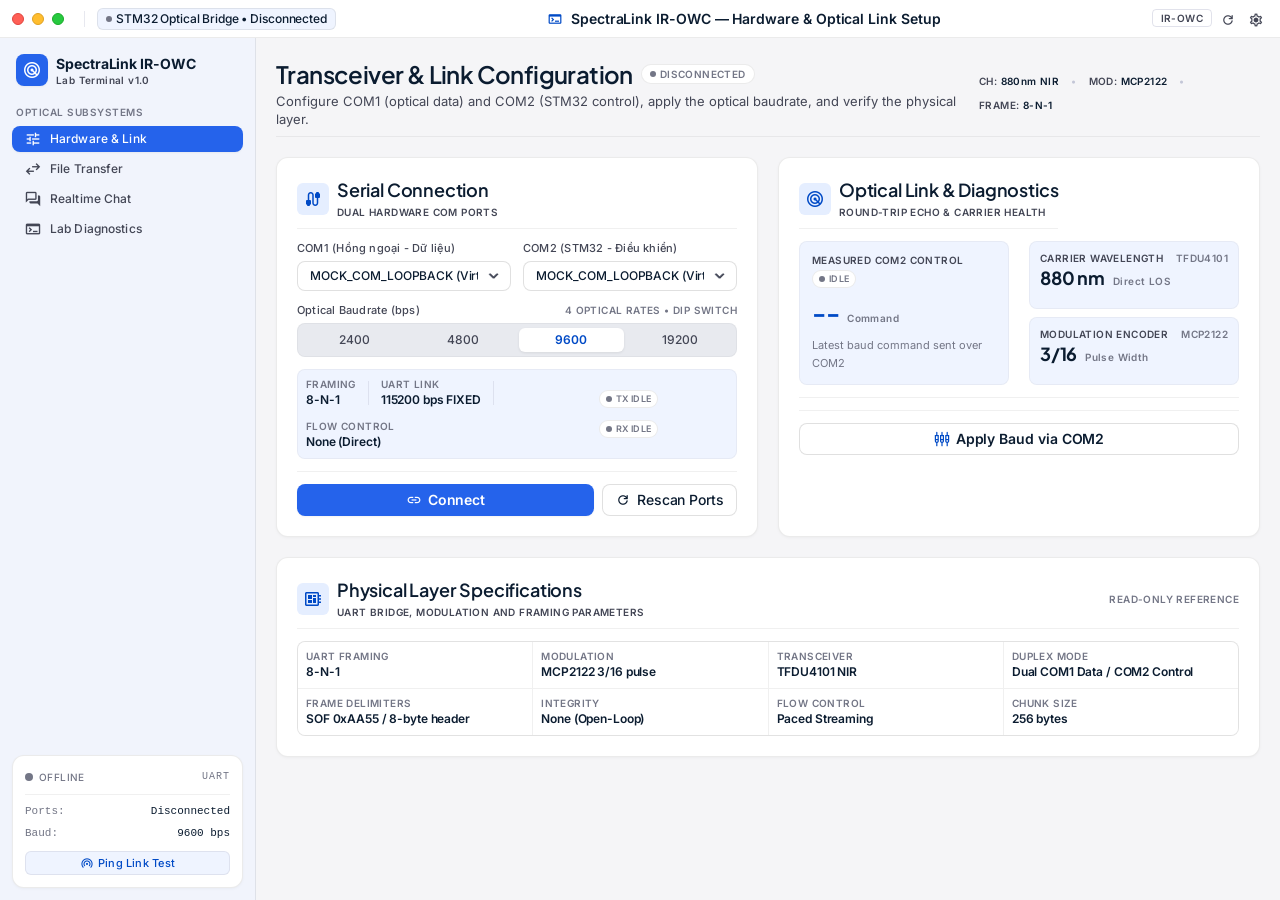
==== commit b2e25131: "feat: refactor PC app to align 100% with IoT WinForm C# architecture" ====
--- a/src/ir_terminal/ui/web/index.html
+++ b/src/ir_terminal/ui/web/index.html
@@ -275,7 +275,7 @@
 </span>
 </div>
 <p class="font-body-md text-body-md text-on-surface-variant mt-0.5">
-              Configure the dual UART bridge, select independent TX/RX COM ports, and verify the optical physical layer.
+              Configure COM1 (optical data) and COM2 (STM32 control), apply the optical baudrate, and verify the physical layer.
             </p>
 </div>
 <div class="flex flex-wrap items-center gap-space-md font-mono-caption text-mono-caption text-on-surface-variant">
@@ -295,12 +295,12 @@
 </div>
 <div>
 <h2 class="font-headline-md text-headline-md text-on-surface">Serial Connection</h2>
-<span class="font-mono-caption text-mono-caption text-on-surface-variant">DUAL UART PHYSICAL BRIDGE</span>
+<span class="font-mono-caption text-mono-caption text-on-surface-variant">DUAL HARDWARE COM PORTS</span>
 </div>
 </div>
 <div class="port-grid">
 <div class="space-y-1.5 min-w-0">
-<label class="block font-label-sm text-label-sm text-on-surface-variant font-medium" for="select-port-tx">COM TX (Transmitter - Gửi)</label>
+<label class="block font-label-sm text-label-sm text-on-surface-variant font-medium" for="select-port-tx">COM1 (Hồng ngoại - Dữ liệu)</label>
 <div class="relative">
 <select id="select-port-tx" class="appearance-none w-full bg-[#FFFFFF] border border-black/[0.12] rounded-lg px-3 py-1.5 pr-8 text-on-surface font-mono-data text-mono-data focus:outline-none focus:ring-2 focus:ring-primary/20 focus:border-primary transition-all cursor-pointer">
 <option value="MOCK_COM_LOOPBACK">MOCK_COM_LOOPBACK (Virtual Loopback)</option>
@@ -311,7 +311,7 @@
 </div>
 </div>
 <div class="space-y-1.5 min-w-0">
-<label class="block font-label-sm text-label-sm text-on-surface-variant font-medium" for="select-port-rx">COM RX (Receiver - Nhận)</label>
+<label class="block font-label-sm text-label-sm text-on-surface-variant font-medium" for="select-port-rx">COM2 (STM32 - Điều khiển)</label>
 <div class="relative">
 <select id="select-port-rx" class="appearance-none w-full bg-[#FFFFFF] border border-black/[0.12] rounded-lg px-3 py-1.5 pr-8 text-on-surface font-mono-data text-mono-data focus:outline-none focus:ring-2 focus:ring-primary/20 focus:border-primary transition-all cursor-pointer">
 <option value="MOCK_COM_LOOPBACK">MOCK_COM_LOOPBACK (Virtual Loopback)</option>
@@ -384,17 +384,17 @@
 <div class="split-grid items-stretch py-1">
 <div class="p-3 bg-surface-container-low rounded-lg border border-black/[0.04] flex flex-col justify-between h-full">
 <div class="flex flex-wrap justify-between items-center gap-1 text-mono-caption font-mono-caption text-on-surface-variant">
-<span>MEASURED RTT LATENCY</span>
+<span>MEASURED COM2 CONTROL</span>
 <span id="hw-rtt-state" class="ui-badge shrink-0" data-tone="neutral" data-size="micro" role="status" aria-live="polite">
 <span class="ui-badge__dot"></span>
 <span class="ui-badge__label">IDLE</span>
 </span>
 </div>
 <div class="flex items-baseline gap-2 mt-2">
-<span id="hw-rtt-value" class="font-headline-lg text-headline-lg font-bold text-primary">-- ms</span>
-<span class="font-mono-caption text-mono-caption text-outline">Ping Echo</span>
-</div>
-<div class="text-[11px] text-outline font-mono-caption mt-2">Optical transmission round-trip delay</div>
+<span id="hw-rtt-value" class="font-headline-lg text-headline-lg font-bold text-primary">--</span>
+<span class="font-mono-caption text-mono-caption text-outline">Command</span>
+</div>
+<div class="text-[11px] text-outline font-mono-caption mt-2">Latest baud command sent over COM2</div>
 </div>
 <div class="grid grid-cols-1 gap-2">
 <div class="p-2.5 bg-surface-container-low rounded-lg border border-black/[0.04]">
@@ -421,9 +421,9 @@
 </div>
 </div>
 <div class="pt-space-md mt-space-md border-t border-black/[0.06] flex items-center justify-between gap-space-sm">
-<button id="btn-ping" class="flex-1 h-[32px] bg-white hover:bg-[#F8FAFC] text-on-surface border border-black/[0.12] rounded-lg font-title-sm text-title-sm font-semibold flex items-center justify-center gap-1.5 active:scale-[0.98] transition-all cursor-pointer">
-<span class="material-symbols-outlined text-[16px] text-primary" data-icon="wifi_tethering">wifi_tethering</span>
-                Ping Test
+<button id="btn-send-baud" class="flex-1 h-[32px] bg-white hover:bg-[#F8FAFC] text-on-surface border border-black/[0.12] rounded-lg font-title-sm text-title-sm font-semibold flex items-center justify-center gap-1.5 active:scale-[0.98] transition-all cursor-pointer">
+<span class="material-symbols-outlined text-[16px] text-primary" data-icon="settings_input_component">settings_input_component</span>
+                Apply Baud via COM2
               </button>
 </div>
 </section>
@@ -456,23 +456,23 @@
 </div>
 <div class="bg-surface-container-lowest p-space-sm">
 <span class="block font-mono-caption text-mono-caption text-outline">DUPLEX MODE</span>
-<span class="block font-mono-data text-mono-data text-on-surface font-semibold mt-0.5">Dual COM TX / RX</span>
+<span class="block font-mono-data text-mono-data text-on-surface font-semibold mt-0.5">Dual COM1 Data / COM2 Control</span>
 </div>
 <div class="bg-surface-container-lowest p-space-sm">
 <span class="block font-mono-caption text-mono-caption text-outline">FRAME DELIMITERS</span>
-<span class="block font-mono-data text-mono-data text-on-surface font-semibold mt-0.5">SOF 0xAA55 / EOF 0x55AA</span>
+<span class="block font-mono-data text-mono-data text-on-surface font-semibold mt-0.5">SOF 0xAA55 / 8-byte header</span>
 </div>
 <div class="bg-surface-container-lowest p-space-sm">
 <span class="block font-mono-caption text-mono-caption text-outline">INTEGRITY</span>
-<span class="block font-mono-data text-mono-data text-on-surface font-semibold mt-0.5">CRC-32 IEEE 802.3</span>
+<span class="block font-mono-data text-mono-data text-on-surface font-semibold mt-0.5">None (Open-Loop)</span>
 </div>
 <div class="bg-surface-container-lowest p-space-sm">
 <span class="block font-mono-caption text-mono-caption text-outline">FLOW CONTROL</span>
-<span class="block font-mono-data text-mono-data text-on-surface font-semibold mt-0.5">Stop-and-Wait ARQ</span>
+<span class="block font-mono-data text-mono-data text-on-surface font-semibold mt-0.5">Paced Streaming</span>
 </div>
 <div class="bg-surface-container-lowest p-space-sm">
 <span class="block font-mono-caption text-mono-caption text-outline">CHUNK SIZE</span>
-<span class="block font-mono-data text-mono-data text-on-surface font-semibold mt-0.5">240 bytes</span>
+<span class="block font-mono-data text-mono-data text-on-surface font-semibold mt-0.5">256 bytes</span>
 </div>
 </div>
 </section>
@@ -489,11 +489,11 @@
             </p>
 </div>
 <div class="flex flex-wrap items-center gap-space-md font-mono-caption text-mono-caption text-on-surface-variant min-w-0">
-<span>CHUNK: <strong class="text-on-surface font-semibold">240 B</strong></span>
+<span>CHUNK: <strong class="text-on-surface font-semibold">256 B</strong></span>
 <span class="text-outline-variant">•</span>
-<span>CRC-32: <strong class="text-on-surface font-semibold">IEEE 802.3</strong></span>
+<span>INTEGRITY: <strong class="text-on-surface font-semibold">Open-Loop</strong></span>
 <span class="text-outline-variant">•</span>
-<span>ARQ: <strong class="text-on-surface font-semibold">Stop-and-Wait</strong></span>
+<span>FLOW: <strong class="text-on-surface font-semibold">Paced Streaming</strong></span>
 </div>
 </div>
 <div class="split-grid">
@@ -502,7 +502,7 @@
 <span class="material-symbols-outlined text-[26px]" data-icon="upload_file">upload_file</span>
 </div>
 <h3 id="file-limit-hint" class="text-headline-md font-headline-md text-on-surface mb-1">
-              Drop file to transmit (unlimited size)
+              Drop file to transmit (256-byte paced frames)
             </h3>
 <p class="text-body-md font-body-md text-on-surface-variant max-w-sm mb-space-lg">
               Supports PDF, images, firmware binaries, and raw packet captures
@@ -516,7 +516,7 @@
 </div>
 <div class="mt-space-lg flex items-center gap-1.5 text-mono-caption font-mono-caption text-outline">
 <span class="material-symbols-outlined text-[13px]" data-icon="verified_user">verified_user</span>
-<span>Automatically framed into 240-byte chunks with CRC-32</span>
+<span>Automatically framed into 256-byte chunks with paced open-loop streaming</span>
 </div>
 </div>
 <div class="bg-surface-container-lowest rounded-xl border border-black/[0.08] p-space-lg flex flex-col justify-between min-w-0">
@@ -529,7 +529,7 @@
 <span>CH-A</span>
 <span id="file-active-status" class="ui-badge" data-tone="neutral" data-size="micro" role="status" aria-live="polite">
 <span class="ui-badge__dot"></span>
-<span class="ui-badge__label">ARQ IDLE</span>
+<span class="ui-badge__label">STREAM IDLE</span>
 </span>
 </div>
 </div>
@@ -583,6 +583,17 @@
 </button>
 </div>
 </div>
+<div class="bg-surface-container-lowest rounded-xl border border-black/[0.08] p-space-md flex flex-wrap items-center gap-space-md min-w-0">
+<div class="flex flex-wrap items-center gap-2 min-w-0 flex-1">
+<span class="material-symbols-outlined text-on-surface-variant text-[18px]" data-icon="folder_open">folder_open</span>
+<span class="font-label-sm text-label-sm text-on-surface-variant font-medium shrink-0">Receive folder</span>
+<input id="file-save-folder" class="h-[28px] px-2 flex-1 min-w-[160px] text-mono-data font-mono-data rounded-lg bg-surface border border-black/[0.1] focus:border-primary focus:ring-1 focus:ring-primary outline-none" placeholder="Default transfers folder" readonly type="text"/>
+<button id="btn-choose-folder" class="h-[28px] px-space-md rounded-lg bg-white border border-black/[0.12] text-on-surface text-label-md font-label-md hover:bg-[#F8FAFC] active:scale-[0.98] cursor-pointer">Choose…</button>
+</div>
+<label class="flex items-center gap-2 font-label-sm text-label-sm text-on-surface-variant font-medium cursor-pointer">
+<input id="file-auto-save" class="h-4 w-4 rounded border-black/[0.2] text-primary focus:ring-primary/30" type="checkbox"/>
+<span>Tự động lưu (AutoSave)</span>
+</label>
 </div>
 <div class="bg-surface-container-lowest rounded-xl border border-black/[0.08] shadow-[0_1px_3px_rgba(0,0,0,0.04)] p-space-lg flex flex-col gap-space-md min-w-0">
 <div class="flex flex-wrap items-center justify-between gap-space-md">
@@ -593,7 +604,7 @@
 </div>
 <span class="flex items-center gap-1 font-mono-caption text-mono-caption text-outline">
 <span class="material-symbols-outlined text-[13px]" data-icon="check_circle">check_circle</span>
-<span>CRC-32 verified</span>
+<span>Open-loop paced</span>
 </span>
 </div>
 <div class="relative w-full sm:w-auto">
@@ -609,7 +620,7 @@
 <th class="px-space-md font-medium">Size</th>
 <th class="px-space-md font-medium">Direction</th>
 <th class="px-space-md font-medium">Timestamp</th>
-<th class="px-space-md font-medium">CRC-32</th>
+<th class="px-space-md font-medium">Mode</th>
 <th class="px-space-md font-medium">State</th>
 <th class="px-space-md text-right font-medium">Actions</th>
 </tr>
@@ -620,7 +631,7 @@
   <div class="flex flex-col items-center justify-center gap-1">
     <span class="material-symbols-outlined text-[22px] text-outline">folder_off</span>
     <span class="font-medium text-on-surface">No file transfers recorded yet</span>
-    <span class="text-label-sm text-outline">Transferred files will be logged here with verified CRC-32 checksums.</span>
+    <span class="text-label-sm text-outline">Transferred files will be logged here as open-loop paced streams.</span>
   </div>
 </td>
 </tr>
@@ -629,11 +640,11 @@
 </div>
 <div class="flex flex-wrap items-center justify-between gap-2 text-mono-caption font-mono-caption text-outline px-1">
 <div class="flex flex-wrap items-center gap-space-md">
-<span>Stop-and-Wait ARQ</span>
+<span>Open-Loop Paced</span>
 <span>•</span>
-<span>CRC-32 IEEE 802.3</span>
+<span>No checksum</span>
 <span>•</span>
-<span>Chunk size: <strong class="text-on-surface font-medium">240 bytes</strong></span>
+<span>Chunk size: <strong class="text-on-surface font-medium">256 bytes</strong></span>
 </div>
 <span>Optical carrier 880 nm</span>
 </div>
@@ -785,7 +796,7 @@
 <span id="kpi-chunks-value" class="font-display-lg text-display-lg font-semibold text-on-surface tracking-tight">0</span>
 <span class="font-mono-caption text-on-surface-variant font-medium">blks</span>
 </div>
-<span class="font-mono-caption text-[11px] text-outline">Stop-and-Wait ARQ verified</span>
+<span class="font-mono-caption text-[11px] text-outline">Open-loop paced streaming</span>
 </div>
 <div class="h-1.5 w-full bg-surface-container rounded-full overflow-hidden">
 <div class="h-full bg-secondary-container rounded-full" style="width: 100%;"></div>
@@ -848,14 +859,14 @@
 <div class="flex items-center gap-space-sm">
 <div id="sniffer-filter-bar" class="flex flex-wrap items-center bg-surface-container-low p-0.5 rounded-md border border-black/[0.08] font-mono-caption text-[10px]">
 <button class="px-2 py-1 rounded bg-surface-container-lowest text-on-surface font-semibold shadow-xs cursor-pointer">ALL</button>
-<button class="px-2 py-1 rounded text-on-surface-variant hover:text-on-surface cursor-pointer">SYN/ACK</button>
-<button class="px-2 py-1 rounded text-on-surface-variant hover:text-on-surface cursor-pointer">BURST_DATA</button>
-<button class="px-2 py-1 rounded text-on-surface-variant hover:text-on-surface cursor-pointer">CRC_OK</button>
-<button class="px-2 py-1 rounded text-error hover:bg-error-container/30 cursor-pointer">ERROR_FRAMES (0)</button>
+<button class="px-2 py-1 rounded text-on-surface-variant hover:text-on-surface cursor-pointer">HEADER</button>
+<button class="px-2 py-1 rounded text-on-surface-variant hover:text-on-surface cursor-pointer">DATA</button>
+<button class="px-2 py-1 rounded text-on-surface-variant hover:text-on-surface cursor-pointer">END</button>
+<button class="px-2 py-1 rounded text-error hover:bg-error-container/30 cursor-pointer">INVALID (0)</button>
 </div>
 <div class="relative">
 <span class="material-symbols-outlined absolute left-2 top-1/2 -translate-y-1/2 text-outline text-[14px]">search</span>
-<input id="sniffer-search" class="h-[28px] pl-6 pr-2 rounded-md bg-surface-container-lowest border border-black/[0.1] font-mono-data text-[11px] text-on-surface placeholder:text-outline focus:border-primary focus:ring-1 focus:ring-primary focus:outline-none w-full sm:w-44" placeholder="Hex opcode or frame ID..." type="text"/>
+<input id="sniffer-search" class="h-[28px] pl-6 pr-2 rounded-md bg-surface-container-lowest border border-black/[0.1] font-mono-data text-[11px] text-on-surface placeholder:text-outline focus:border-primary focus:ring-1 focus:ring-primary focus:outline-none w-full sm:w-44" placeholder="Frame ID or type..." type="text"/>
 </div>
 <button class="p-1 rounded hover:bg-surface-container text-on-surface-variant cursor-pointer" title="Collapse / Expand Drawer">
 <span class="material-symbols-outlined text-[18px]">expand_more</span>
@@ -871,7 +882,7 @@
 <th class="py-2 px-space-sm font-medium">Carrier</th>
 <th class="py-2 px-space-sm font-medium">Type</th>
 <th class="py-2 px-space-sm font-medium">Payload hex preview</th>
-<th class="py-2 px-space-sm font-medium">Checksum</th>
+<th class="py-2 px-space-sm font-medium">Integrity</th>
 <th class="py-2 px-space-md font-medium text-right">Latency</th>
 </tr>
 </thead>
@@ -891,10 +902,10 @@
 <div class="px-space-md py-1.5 bg-surface-container-low border-t border-black/[0.08] flex flex-wrap items-center justify-between gap-2 font-mono-caption text-[10px] text-on-surface-variant">
 <div class="flex flex-wrap items-center gap-3">
 <span>Auto-scroll active</span>
-<span>Ring buffer: 1024 bytes</span>
-<span>UART 9600 bps 8-N-1</span>
-</div>
-<span>CRC-32 IEEE 802.3</span>
+<span>Ring buffer: 65536 bytes</span>
+<span>COM1 optical 8-N-1</span>
+</div>
+<span>OPEN-LOOP / no checksum</span>
 </div>
 </div>
 
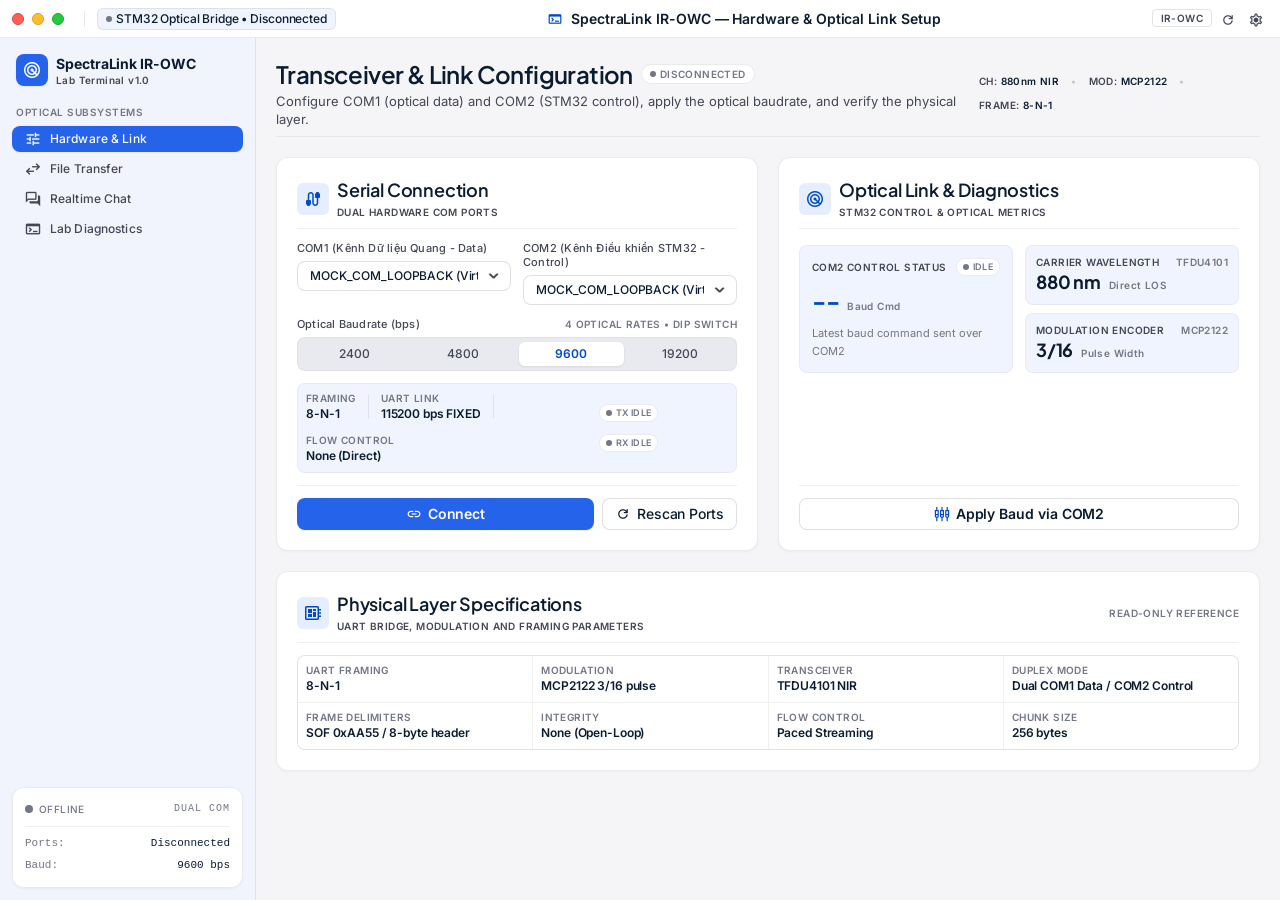
==== commit 9376eef3: "style(ui): polish responsive layout and clean up legacy labels" ====
--- a/src/ir_terminal/ui/web/index.html
+++ b/src/ir_terminal/ui/web/index.html
@@ -4,7 +4,6 @@
   <meta charset="utf-8"/>
   <meta content="width=device-width, initial-scale=1.0" name="viewport"/>
   <title>SpectraLink IR-OWC Workstation</title>
-  <!-- Offline Local Fonts & Full Glyph TTF Icons -->
   <link rel="stylesheet" href="assets/css/local-fonts.css"/>
   <script src="assets/js/tailwindcss.js"></script>
   <script id="tailwind-config">
@@ -103,7 +102,6 @@
   </script>
   <link rel="stylesheet" href="assets/css/app.css"/>
   <style>
-    /* Sleek Native Scrollbar */
     ::-webkit-scrollbar {
       width: 6px;
       height: 6px;
@@ -127,7 +125,6 @@
     .view-panel.active {
       display: flex;
     }
-    /* Reusable UI Feedback System: button spinner + toast/modal motion */
     @keyframes ui-spin {
       to { transform: rotate(360deg); }
     }
@@ -157,7 +154,6 @@
   <script src="qwebchannel.js"></script>
 </head>
 <body class="bg-[#F5F5F7] text-on-surface antialiased min-h-screen flex flex-col font-body-md text-body-md select-none overflow-hidden">
-  <!-- Window Container with Native macOS Frame -->
   <div class="w-full h-screen bg-[#F5F5F7] flex flex-col overflow-hidden">
     <header class="app-header h-[38px] bg-surface-container-lowest border-b border-black/[0.08] px-space-md flex items-center justify-between flex-shrink-0 select-none min-w-0">
   <div class="app-header__left flex items-center gap-space-md min-w-0">
@@ -196,7 +192,6 @@
 </header>
 
 
-    <!-- App Body: Left Navigation + Primary Content Canvas -->
     <div class="flex flex-1 overflow-hidden min-w-0">
       <aside id="app-sidebar" class="w-64 bg-surface-container-low/70 border-r border-black/[0.08] flex flex-col justify-between p-space-md select-none flex-shrink-0">
   <div class="space-y-space-md">
@@ -241,7 +236,7 @@
         <span id="footer-health-dot" class="w-2 h-2 rounded-full bg-outline shrink-0"></span>
         <span id="footer-health-text" class="font-mono-caption text-mono-caption font-medium text-outline truncate">OFFLINE</span>
       </div>
-      <span class="sidebar-footer-detail text-[10px] font-mono text-outline tracking-widest">UART</span>
+      <span class="sidebar-footer-detail text-[10px] font-mono text-outline tracking-widest">DUAL COM</span>
     </div>
     <div class="sidebar-footer-detail text-[11px] font-mono leading-relaxed text-on-surface-variant border-t border-black/[0.06] pt-2 flex flex-col gap-1">
       <div class="flex items-center justify-between gap-2">
@@ -253,17 +248,11 @@
         <span id="footer-baud-label" class="font-medium text-on-surface">--</span>
       </div>
     </div>
-    <button id="btn-calibrate" title="Ping Link Test" class="w-full mt-1 flex items-center justify-center gap-1 py-1 px-2 rounded-md bg-surface-container-low hover:bg-surface-container text-primary font-label-sm text-label-sm border border-outline-variant/40 transition-colors cursor-pointer">
-      <span class="material-symbols-outlined text-[14px]">wifi_tethering</span>
-      <span class="sidebar-action-label">Ping Link Test</span>
-    </button>
   </div>
 </aside>
 
 
-      <!-- Main Operational Viewports -->
       <div class="flex-1 flex flex-col overflow-hidden bg-[#F5F5F7] min-w-0">
-        <!-- View 1: Hardware Setup -->
         <div id="view-hardware" class="view-panel active flex-1 overflow-y-auto p-space-lg flex-col gap-space-lg bg-[#F5F5F7] min-w-0">
           <header class="flex flex-col md:flex-row md:items-center justify-between gap-space-md pb-space-sm border-b border-black/[0.06]">
 <div class="min-w-0">
@@ -300,7 +289,7 @@
 </div>
 <div class="port-grid">
 <div class="space-y-1.5 min-w-0">
-<label class="block font-label-sm text-label-sm text-on-surface-variant font-medium" for="select-port-tx">COM1 (Hồng ngoại - Dữ liệu)</label>
+<label class="block font-label-sm text-label-sm text-on-surface-variant font-medium" for="select-port-tx">COM1 (Kênh Dữ liệu Quang - Data)</label>
 <div class="relative">
 <select id="select-port-tx" class="appearance-none w-full bg-[#FFFFFF] border border-black/[0.12] rounded-lg px-3 py-1.5 pr-8 text-on-surface font-mono-data text-mono-data focus:outline-none focus:ring-2 focus:ring-primary/20 focus:border-primary transition-all cursor-pointer">
 <option value="MOCK_COM_LOOPBACK">MOCK_COM_LOOPBACK (Virtual Loopback)</option>
@@ -311,7 +300,7 @@
 </div>
 </div>
 <div class="space-y-1.5 min-w-0">
-<label class="block font-label-sm text-label-sm text-on-surface-variant font-medium" for="select-port-rx">COM2 (STM32 - Điều khiển)</label>
+<label class="block font-label-sm text-label-sm text-on-surface-variant font-medium" for="select-port-rx">COM2 (Kênh Điều khiển STM32 - Control)</label>
 <div class="relative">
 <select id="select-port-rx" class="appearance-none w-full bg-[#FFFFFF] border border-black/[0.12] rounded-lg px-3 py-1.5 pr-8 text-on-surface font-mono-data text-mono-data focus:outline-none focus:ring-2 focus:ring-primary/20 focus:border-primary transition-all cursor-pointer">
 <option value="MOCK_COM_LOOPBACK">MOCK_COM_LOOPBACK (Virtual Loopback)</option>
@@ -325,7 +314,7 @@
 <div class="space-y-1.5">
 <div class="flex justify-between items-center">
 <label class="font-label-sm text-label-sm text-on-surface-variant font-medium">Optical Baudrate (bps)</label>
-<span id="baudrate-source-label" class="font-mono-caption text-mono-caption text-outline">OPTICAL RATES • DIP SWITCH</span>
+<span id="baudrate-source-label" class="font-mono-caption text-mono-caption text-outline">OPTICAL RATES • COM2 CONTROL</span>
 </div>
 <div id="baudrate-selector-container" class="flex flex-wrap gap-1 p-1 bg-[#E8EAEF] rounded-lg border border-black/[0.04]"></div>
 </div>
@@ -371,20 +360,19 @@
 </section>
 <section class="bg-surface-container-lowest rounded-xl p-space-lg border border-black/[0.08] shadow-[0_1px_3px_rgba(0,0,0,0.04)] flex flex-col justify-between min-w-0">
 <div class="space-y-space-md">
-<div class="flex flex-wrap items-center justify-between gap-2 border-b border-black/[0.06] pb-space-sm">
 <div class="flex items-center gap-space-sm border-b border-black/[0.06] pb-space-sm">
 <div class="p-1.5 bg-surface-container text-primary rounded-md">
 <span class="material-symbols-outlined text-[20px]" data-icon="radar">radar</span>
 </div>
 <div>
 <h2 class="font-headline-md text-headline-md text-on-surface">Optical Link &amp; Diagnostics</h2>
-<span class="font-mono-caption text-mono-caption text-on-surface-variant">ROUND-TRIP ECHO &amp; CARRIER HEALTH</span>
-</div>
-</div>
-<div class="split-grid items-stretch py-1">
+<span class="font-mono-caption text-mono-caption text-on-surface-variant">STM32 CONTROL &amp; OPTICAL METRICS</span>
+</div>
+</div>
+<div class="hw-diag-grid items-stretch py-1">
 <div class="p-3 bg-surface-container-low rounded-lg border border-black/[0.04] flex flex-col justify-between h-full">
 <div class="flex flex-wrap justify-between items-center gap-1 text-mono-caption font-mono-caption text-on-surface-variant">
-<span>MEASURED COM2 CONTROL</span>
+<span>COM2 CONTROL STATUS</span>
 <span id="hw-rtt-state" class="ui-badge shrink-0" data-tone="neutral" data-size="micro" role="status" aria-live="polite">
 <span class="ui-badge__dot"></span>
 <span class="ui-badge__label">IDLE</span>
@@ -392,7 +380,7 @@
 </div>
 <div class="flex items-baseline gap-2 mt-2">
 <span id="hw-rtt-value" class="font-headline-lg text-headline-lg font-bold text-primary">--</span>
-<span class="font-mono-caption text-mono-caption text-outline">Command</span>
+<span class="font-mono-caption text-mono-caption text-outline">Baud Cmd</span>
 </div>
 <div class="text-[11px] text-outline font-mono-caption mt-2">Latest baud command sent over COM2</div>
 </div>
@@ -479,8 +467,7 @@
 
         </div>
 
-        <!-- View 2: File Transfer -->
-        <div id="view-file" class="view-panel flex-1 bg-[#F5F5F7] overflow-y-auto p-space-xl flex-col gap-space-lg min-w-0">
+        <div id="view-file" class="view-panel flex-1 bg-[#F5F5F7] overflow-y-auto p-space-lg flex-col gap-space-lg min-w-0">
           <div class="flex flex-col md:flex-row md:items-end justify-between gap-space-md pb-space-sm border-b border-black/[0.06]">
 <div class="flex flex-col gap-0.5 min-w-0">
 <h1 class="text-headline-lg font-headline-lg text-on-surface tracking-tight break-words">File &amp; Media Transfer Station</h1>
@@ -526,7 +513,7 @@
 <span class="text-title-sm font-title-sm font-semibold text-on-surface">Active Transmission</span>
 </div>
 <div class="flex items-center gap-2 font-mono-caption text-mono-caption text-on-surface-variant">
-<span>CH-A</span>
+<span>COM1 DATA</span>
 <span id="file-active-status" class="ui-badge" data-tone="neutral" data-size="micro" role="status" aria-live="polite">
 <span class="ui-badge__dot"></span>
 <span class="ui-badge__label">STREAM IDLE</span>
@@ -562,11 +549,11 @@
 <span class="text-mono-caption font-mono-caption uppercase text-outline">Throughput</span>
 <span id="file-speed" class="text-headline-md font-headline-md text-on-surface font-semibold">0.0 <span class="text-label-sm font-label-sm font-normal text-on-surface-variant">KB/s</span></span>
 </div>
-<div class="flex flex-col border-l border-black/[0.06] pl-3">
+<div class="flex flex-col">
 <span class="text-mono-caption font-mono-caption uppercase text-outline">ETA</span>
 <span id="file-eta" class="text-headline-md font-headline-md text-on-surface font-semibold">--</span>
 </div>
-<div class="flex flex-col border-l border-black/[0.06] pl-3">
+<div class="flex flex-col">
 <span class="text-mono-caption font-mono-caption uppercase text-outline">Chunks</span>
 <span id="file-packets" class="text-headline-md font-headline-md text-on-surface font-semibold">0<span class="text-label-sm font-label-sm font-normal text-outline">/0</span></span>
 </div>
@@ -652,8 +639,7 @@
 
         </div>
 
-        <!-- View 3: Realtime Chat -->
-        <div id="view-chat" class="view-panel flex-1 bg-[#F5F5F7] overflow-y-auto p-space-lg flex-col gap-space-md min-w-0">
+        <div id="view-chat" class="view-panel flex-1 bg-[#F5F5F7] overflow-hidden flex-col min-w-0">
           <section class="px-space-lg py-space-md bg-surface-container-lowest border-b border-black/[0.08] flex flex-wrap items-center justify-between gap-space-sm shadow-xs shrink-0">
 <div class="min-w-0">
 <div class="flex flex-wrap items-baseline gap-space-sm">
@@ -661,7 +647,7 @@
 <span class="font-mono-caption text-mono-caption text-on-surface-variant">Half-Duplex • 880 nm • Direct LOS</span>
 </div>
 <p class="text-body-md font-body-md text-on-surface-variant mt-0.5">
-              Realtime ASCII chat stream across the infrared photodiode transceiver.
+              Text messaging over optical link via virtual file envelope streaming.
             </p>
 </div>
 <div class="flex flex-wrap items-center gap-space-md font-mono-caption text-mono-caption text-on-surface-variant">
@@ -675,7 +661,7 @@
 </span>
 </div>
 </section>
-<section class="flex-1 overflow-y-auto px-space-xl py-space-lg space-y-5 bg-[#FBFBFC] flex flex-col justify-center">
+<section class="flex-1 overflow-y-auto px-space-md sm:px-space-xl py-space-lg space-y-4 bg-[#FBFBFC] flex flex-col">
 <div id="chat-empty-state" class="flex flex-col items-center justify-center py-16 text-center text-on-surface-variant my-auto">
   <div class="w-10 h-10 rounded-lg border border-black/[0.08] bg-surface-container-low flex items-center justify-center text-on-surface-variant mb-3">
     <span class="material-symbols-outlined text-[22px]">forum</span>
@@ -707,13 +693,12 @@
 
         </div>
 
-        <!-- View 4: Lab Diagnostics -->
         <div id="view-telemetry" class="view-panel flex-1 bg-[#F5F5F7] overflow-y-auto p-space-lg flex-col gap-space-lg min-w-0">
           <div class="flex flex-col md:flex-row md:items-end justify-between gap-space-sm pb-space-sm border-b border-black/[0.06]">
 <div class="min-w-0">
 <div class="flex flex-wrap items-baseline gap-space-sm">
 <h2 class="font-headline-lg text-headline-lg text-on-surface font-semibold tracking-tight">Lab Analytics &amp; Performance</h2>
-<span class="font-mono-caption text-mono-caption text-on-surface-variant">CH-A • 880 nm • 100 Hz sampling</span>
+<span class="font-mono-caption text-mono-caption text-on-surface-variant">COM1 DATA • 880 nm • 100 Hz sampling</span>
 </div>
 <p class="text-on-surface-variant font-body-md text-body-md mt-0.5">
               Carrier throughput, bit error distribution, and raw packet frame inspection.
@@ -730,7 +715,7 @@
 </button>
 <button class="flex items-center gap-1 px-3 py-1.5 rounded-lg bg-surface-container-lowest hover:bg-surface-container-high border border-black/[0.08] text-on-surface font-label-sm text-label-sm transition-colors cursor-pointer">
 <span class="material-symbols-outlined text-[15px]">refresh</span>
-<span>Reset counters</span>
+<span>Reset Counters</span>
 </button>
 </div>
 </div>
@@ -769,7 +754,7 @@
 </div>
 <div class="bg-surface-container-lowest rounded-lg p-space-md border border-black/[0.08] flex flex-col justify-between min-w-0">
 <div class="flex items-center justify-between gap-2">
-<span class="font-mono-caption text-mono-caption text-outline uppercase tracking-wider">Round-trip latency</span>
+<span class="font-mono-caption text-mono-caption text-outline uppercase tracking-wider">Optical packet latency</span>
 <span id="kpi-rtt-badge" class="ui-badge" data-tone="neutral" data-size="micro" role="status" aria-live="polite">
 <span class="ui-badge__dot"></span>
 <span class="ui-badge__label">IDLE</span>
@@ -780,7 +765,7 @@
 <span id="kpi-rtt-value" class="font-display-lg text-display-lg font-semibold text-on-surface tracking-tight">--</span>
 <span class="font-mono-caption text-on-surface-variant font-medium">ms</span>
 </div>
-<span class="font-mono-caption text-[11px] text-outline">Ping / Pong echo delay</span>
+<span class="font-mono-caption text-[11px] text-outline">Optical frame transit latency</span>
 </div>
 <div class="h-1.5 w-full bg-surface-container rounded-full overflow-hidden">
 <div class="h-full bg-primary/70 rounded-full" style="width: 0%;"></div>
@@ -829,7 +814,7 @@
 <div class="bg-surface-container-lowest rounded-lg p-space-md border border-black/[0.08] flex flex-col justify-between relative">
 <div class="flex items-center justify-between pb-2 mb-2 border-b border-black/[0.06]">
 <div class="flex items-center gap-2">
-<span class="font-title-sm text-title-sm font-semibold text-on-surface">Round-trip latency (RTT)</span>
+<span class="font-title-sm text-title-sm font-semibold text-on-surface">Optical frame latency (RTT)</span>
 </div>
 <div class="flex items-center gap-3 font-mono-caption text-[11px]">
 <div class="flex items-center gap-1">
@@ -1005,10 +990,7 @@
 </div>
 
 
-  <!-- Reusable UI Feedback mounts (see components/ui_feedback.html) -->
   <div id="toast-container" class="fixed bottom-4 right-4 z-[9999] flex flex-col gap-2 items-end pointer-events-none" aria-live="polite"></div>
-
-<!-- Modal overlay: centered dialog for success / error / confirm -->
 <div id="modal-overlay" class="fixed inset-0 z-[10000] hidden items-center justify-center p-4">
   <div id="modal-backdrop" class="ui-modal-backdrop absolute inset-0 bg-on-surface/20"></div>
   <div id="modal-card" role="dialog" aria-modal="true"
@@ -1024,7 +1006,6 @@
 </div>
 
 
-  <!-- Scripts -->
   <script src="js/ui_feedback.js"></script>
   <script src="js/ui_badges.js"></script>
   <script src="js/shared/utils.js"></script>
--- a/src/ir_terminal/ui/web/assets/css/app.css
+++ b/src/ir_terminal/ui/web/assets/css/app.css
@@ -168,7 +168,6 @@
   #app-sidebar .sidebar-section-title,
   #app-sidebar .sidebar-brand-text,
   #app-sidebar .sidebar-footer-detail,
-  #app-sidebar .sidebar-action-label,
   #app-sidebar #footer-health-text {
     display: none;
   }
@@ -186,14 +185,8 @@
   #app-sidebar .sidebar-footer {
     padding: 8px;
     gap: 4px;
-  }
-
-  #app-sidebar #btn-calibrate {
-    width: 32px;
-    height: 32px;
-    padding: 0;
-    margin-left: auto;
-    margin-right: auto;
+    align-items: center;
+    justify-content: center;
   }
 }
 
@@ -231,7 +224,8 @@
 }
 
 .port-grid,
-.spec-grid {
+.spec-grid,
+.hw-diag-grid {
   display: grid;
   grid-template-columns: minmax(0, 1fr);
   gap: 12px;
@@ -247,6 +241,17 @@
   gap: 8px;
 }
 
+.file-stats > div + div {
+  border-top: 1px solid rgba(0, 0, 0, 0.06);
+  padding-top: 6px;
+}
+
+@container (min-width: 440px) {
+  .hw-diag-grid {
+    grid-template-columns: repeat(2, minmax(0, 1fr));
+  }
+}
+
 @container (min-width: 520px) {
   .port-grid {
     grid-template-columns: repeat(2, minmax(0, 1fr));
@@ -254,6 +259,13 @@
 
   .file-stats {
     grid-template-columns: repeat(3, minmax(0, 1fr));
+  }
+
+  .file-stats > div + div {
+    border-top: none;
+    border-left: 1px solid rgba(0, 0, 0, 0.06);
+    padding-top: 0;
+    padding-left: 12px;
   }
 }
 
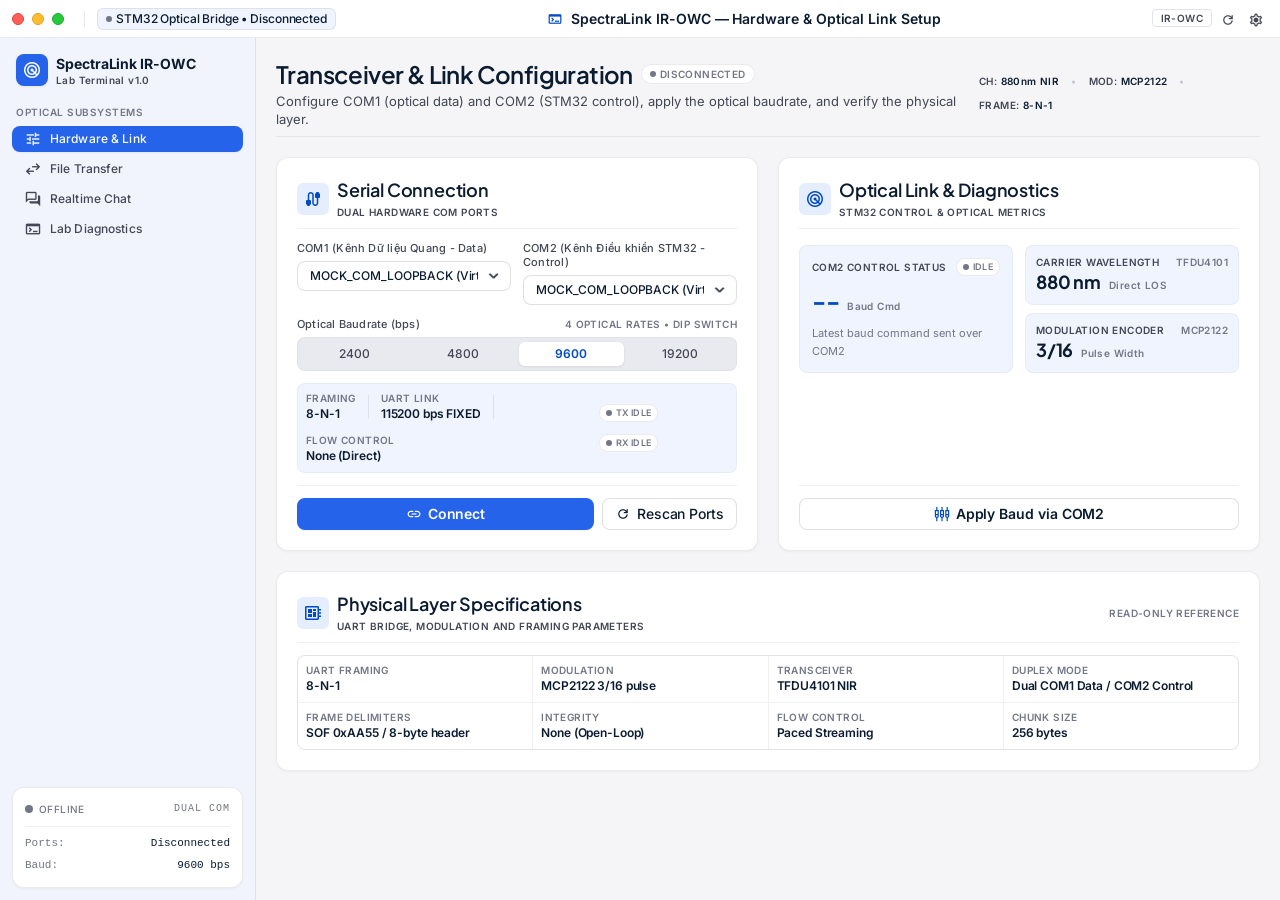
==== commit 91c55bd4: "fix(ui): remove redundant receive folder card from File Transfer view to balance layout" ====
--- a/src/ir_terminal/ui/web/index.html
+++ b/src/ir_terminal/ui/web/index.html
@@ -570,18 +570,6 @@
 </button>
 </div>
 </div>
-<div class="bg-surface-container-lowest rounded-xl border border-black/[0.08] p-space-md flex flex-wrap items-center gap-space-md min-w-0">
-<div class="flex flex-wrap items-center gap-2 min-w-0 flex-1">
-<span class="material-symbols-outlined text-on-surface-variant text-[18px]" data-icon="folder_open">folder_open</span>
-<span class="font-label-sm text-label-sm text-on-surface-variant font-medium shrink-0">Receive folder</span>
-<input id="file-save-folder" class="h-[28px] px-2 flex-1 min-w-[160px] text-mono-data font-mono-data rounded-lg bg-surface border border-black/[0.1] focus:border-primary focus:ring-1 focus:ring-primary outline-none" placeholder="Default transfers folder" readonly type="text"/>
-<button id="btn-choose-folder" class="h-[28px] px-space-md rounded-lg bg-white border border-black/[0.12] text-on-surface text-label-md font-label-md hover:bg-[#F8FAFC] active:scale-[0.98] cursor-pointer">Choose…</button>
-</div>
-<label class="flex items-center gap-2 font-label-sm text-label-sm text-on-surface-variant font-medium cursor-pointer">
-<input id="file-auto-save" class="h-4 w-4 rounded border-black/[0.2] text-primary focus:ring-primary/30" type="checkbox"/>
-<span>Tự động lưu (AutoSave)</span>
-</label>
-</div>
 <div class="bg-surface-container-lowest rounded-xl border border-black/[0.08] shadow-[0_1px_3px_rgba(0,0,0,0.04)] p-space-lg flex flex-col gap-space-md min-w-0">
 <div class="flex flex-wrap items-center justify-between gap-space-md">
 <div class="flex flex-wrap items-center gap-space-md min-w-0">
@@ -636,6 +624,7 @@
 <span>Optical carrier 880 nm</span>
 </div>
 </div>
+</div>
 
         </div>
 
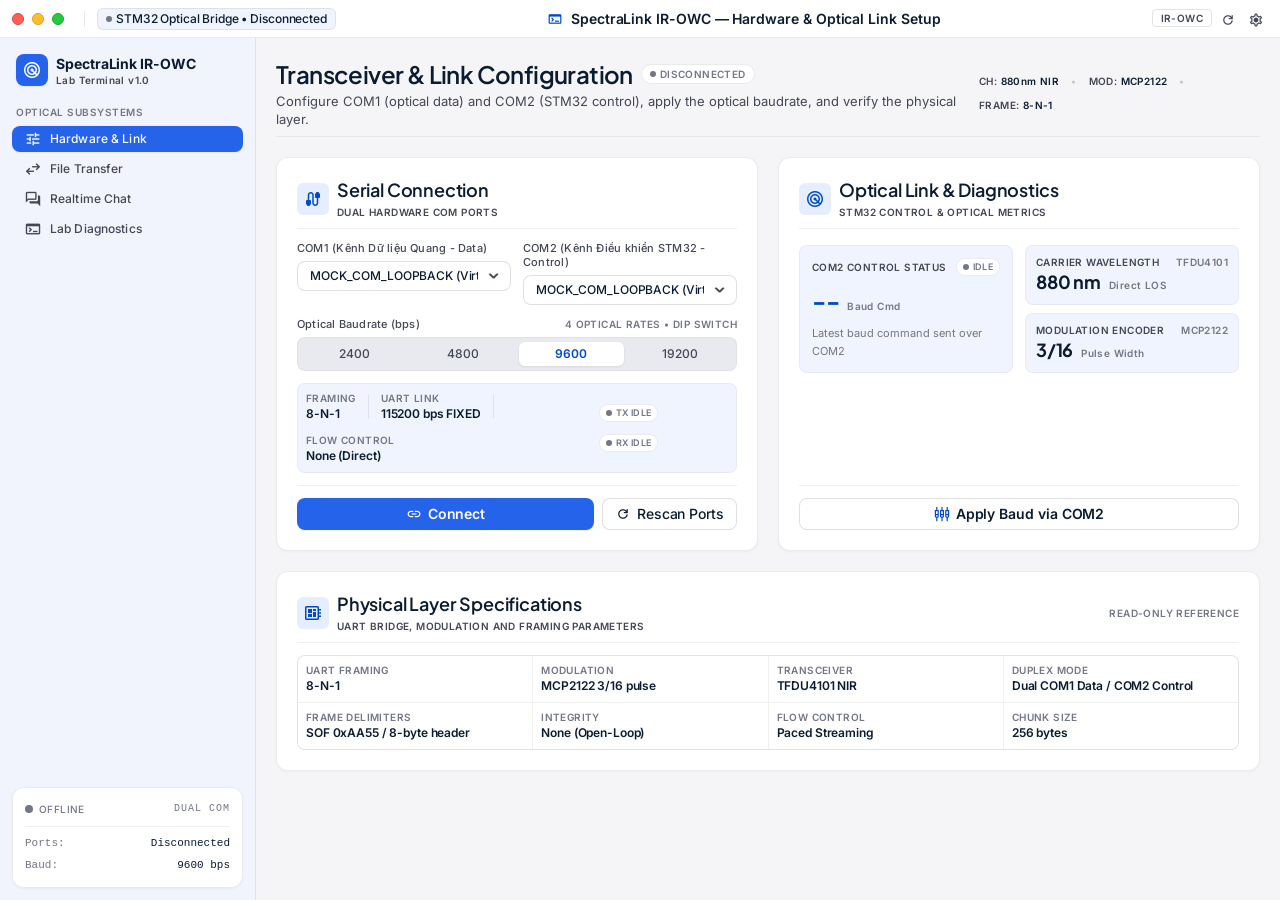
==== commit 4e2f05e4: "feat(transfer): add chunked checkpoint ACK, auto-pause and LOS recovery" ====
--- a/src/ir_terminal/ui/web/index.html
+++ b/src/ir_terminal/ui/web/index.html
@@ -155,37 +155,84 @@
 </head>
 <body class="bg-[#F5F5F7] text-on-surface antialiased min-h-screen flex flex-col font-body-md text-body-md select-none overflow-hidden">
   <div class="w-full h-screen bg-[#F5F5F7] flex flex-col overflow-hidden">
-    <header class="app-header h-[38px] bg-surface-container-lowest border-b border-black/[0.08] px-space-md flex items-center justify-between flex-shrink-0 select-none min-w-0">
+    <header
+  class="app-header h-[38px] bg-surface-container-lowest border-b border-black/[0.08] px-space-md flex items-center justify-between flex-shrink-0 select-none min-w-0"
+>
   <div class="app-header__left flex items-center gap-space-md min-w-0">
     <div class="flex items-center gap-2 pr-2 shrink-0">
-      <button aria-label="Close" class="traffic-dot w-3 h-3 rounded-full bg-[#FF5F56] border border-[#E0443E] flex items-center justify-center group focus:outline-none cursor-pointer">
-        <span class="text-[8px] text-black font-bold opacity-0 transition-opacity">×</span>
+      <button
+        aria-label="Close"
+        class="traffic-dot w-3 h-3 rounded-full bg-[#FF5F56] border border-[#E0443E] flex items-center justify-center group focus:outline-none cursor-pointer"
+      >
+        <span
+          class="text-[8px] text-black font-bold opacity-0 transition-opacity"
+          >×</span
+        >
       </button>
-      <button aria-label="Minimize" class="traffic-dot w-3 h-3 rounded-full bg-[#FFBD2E] border border-[#DEA123] flex items-center justify-center group focus:outline-none cursor-pointer">
-        <span class="text-[8px] text-black font-bold opacity-0 transition-opacity">-</span>
+      <button
+        aria-label="Minimize"
+        class="traffic-dot w-3 h-3 rounded-full bg-[#FFBD2E] border border-[#DEA123] flex items-center justify-center group focus:outline-none cursor-pointer"
+      >
+        <span
+          class="text-[8px] text-black font-bold opacity-0 transition-opacity"
+          >-</span
+        >
       </button>
-      <button aria-label="Zoom" class="traffic-dot w-3 h-3 rounded-full bg-[#27C93F] border border-[#1AAB29] flex items-center justify-center group focus:outline-none cursor-pointer">
-        <span class="text-[7px] text-black font-bold opacity-0 transition-opacity">+</span>
+      <button
+        aria-label="Zoom"
+        class="traffic-dot w-3 h-3 rounded-full bg-[#27C93F] border border-[#1AAB29] flex items-center justify-center group focus:outline-none cursor-pointer"
+      >
+        <span
+          class="text-[7px] text-black font-bold opacity-0 transition-opacity"
+          >+</span
+        >
       </button>
     </div>
     <div class="h-4 w-px bg-outline-variant/40 shrink-0"></div>
-    <div id="ribbon-badge" class="app-ribbon flex items-center gap-space-xs px-2 py-0.5 rounded-md border min-w-0" data-tone="neutral">
+    <div
+      id="ribbon-badge"
+      class="app-ribbon flex items-center gap-space-xs px-2 py-0.5 rounded-md border min-w-0"
+      data-tone="neutral"
+    >
       <span id="ribbon-dot" class="ui-badge__dot"></span>
-      <span id="ribbon-text" class="app-ribbon__text font-mono-data text-mono-data text-on-surface font-medium" title="STM32 Optical Bridge • Disconnected">STM32 Optical Bridge • Disconnected</span>
+      <span
+        id="ribbon-text"
+        class="app-ribbon__text font-mono-data text-mono-data text-on-surface font-medium"
+        title="STM32 Optical Bridge • Disconnected"
+        >STM32 Optical Bridge • Disconnected</span
+      >
     </div>
   </div>
 
   <div class="app-header__center flex items-center gap-2 min-w-0">
-    <span class="material-symbols-outlined text-primary text-[16px] shrink-0">terminal</span>
-    <span id="window-center-title" class="app-header__title font-title-sm text-title-sm text-on-surface font-semibold">SpectraLink IR-OWC — Hardware &amp; Optical Link Setup</span>
+    <span class="material-symbols-outlined text-primary text-[16px] shrink-0"
+      >terminal</span
+    >
+    <span
+      id="window-center-title"
+      class="app-header__title font-title-sm text-title-sm text-on-surface font-semibold"
+      >SpectraLink IR-OWC — Hardware &amp; Optical Link Setup</span
+    >
   </div>
 
   <div class="app-header__right flex items-center gap-space-xs">
-    <span id="chrome-instance-label" class="font-mono-caption text-mono-caption text-on-surface-variant border border-outline-variant/50 px-2 py-0.5 rounded">IR-OWC</span>
-    <button id="btn-top-refresh" class="p-1 rounded hover:bg-surface-container-high text-on-surface-variant transition-colors cursor-pointer" title="Refresh Port List">
+    <span
+      id="chrome-instance-label"
+      class="font-mono-caption text-mono-caption text-on-surface-variant border border-outline-variant/50 px-2 py-0.5 rounded"
+      >IR-OWC</span
+    >
+    <button
+      id="btn-top-refresh"
+      class="p-1 rounded hover:bg-surface-container-high text-on-surface-variant transition-colors cursor-pointer"
+      title="Refresh Port List"
+    >
       <span class="material-symbols-outlined text-[16px]">refresh</span>
     </button>
-    <button id="btn-top-settings" class="p-1 rounded hover:bg-surface-container-high text-on-surface-variant transition-colors cursor-pointer" title="Transfer Settings">
+    <button
+      id="btn-top-settings"
+      class="p-1 rounded hover:bg-surface-container-high text-on-surface-variant transition-colors cursor-pointer"
+      title="Transfer Settings"
+    >
       <span class="material-symbols-outlined text-[16px]">settings</span>
     </button>
   </div>
@@ -193,59 +240,128 @@
 
 
     <div class="flex flex-1 overflow-hidden min-w-0">
-      <aside id="app-sidebar" class="w-64 bg-surface-container-low/70 border-r border-black/[0.08] flex flex-col justify-between p-space-md select-none flex-shrink-0">
+      <aside
+  id="app-sidebar"
+  class="w-64 bg-surface-container-low/70 border-r border-black/[0.08] flex flex-col justify-between p-space-md select-none flex-shrink-0"
+>
   <div class="space-y-space-md">
     <div class="sidebar-brand flex items-center gap-space-sm px-1 py-1">
-      <div class="w-8 h-8 rounded-lg bg-primary-container text-white flex items-center justify-center shadow-sm shrink-0">
-        <span class="material-symbols-outlined text-[20px] text-white">radar</span>
+      <div
+        class="w-8 h-8 rounded-lg bg-primary-container text-white flex items-center justify-center shadow-sm shrink-0"
+      >
+        <span class="material-symbols-outlined text-[20px] text-white"
+          >radar</span
+        >
       </div>
       <div class="sidebar-brand-text leading-tight min-w-0">
-        <div class="font-title-sm text-title-sm font-bold text-on-surface truncate">SpectraLink IR-OWC</div>
-        <div class="font-mono-caption text-mono-caption text-on-surface-variant truncate">Lab Terminal v1.0</div>
+        <div
+          class="font-title-sm text-title-sm font-bold text-on-surface truncate"
+        >
+          SpectraLink IR-OWC
+        </div>
+        <div
+          class="font-mono-caption text-mono-caption text-on-surface-variant truncate"
+        >
+          Lab Terminal v1.0
+        </div>
       </div>
     </div>
 
     <div class="space-y-1">
-      <div class="sidebar-section-title px-space-xs py-1 text-mono-caption font-mono-caption text-outline font-semibold tracking-wider">
+      <div
+        class="sidebar-section-title px-space-xs py-1 text-mono-caption font-mono-caption text-outline font-semibold tracking-wider"
+      >
         OPTICAL SUBSYSTEMS
       </div>
       <nav class="space-y-1" id="nav-menu">
-        <a data-target="view-hardware" title="Hardware &amp; Link" class="nav-item flex items-center gap-space-sm px-space-md py-space-xs rounded-lg bg-primary-container text-white font-medium shadow-sm transition-all cursor-pointer">
-          <span class="material-symbols-outlined text-[18px] shrink-0">tune</span>
-          <span class="sidebar-label font-label-md text-label-md truncate">Hardware &amp; Link</span>
+        <a
+          data-target="view-hardware"
+          title="Hardware &amp; Link"
+          class="nav-item flex items-center gap-space-sm px-space-md py-space-xs rounded-lg bg-primary-container text-white font-medium shadow-sm transition-all cursor-pointer"
+        >
+          <span class="material-symbols-outlined text-[18px] shrink-0"
+            >tune</span
+          >
+          <span class="sidebar-label font-label-md text-label-md truncate"
+            >Hardware &amp; Link</span
+          >
         </a>
-        <a data-target="view-file" title="File Transfer" class="nav-item flex items-center gap-space-sm px-space-md py-space-xs rounded-lg text-on-surface-variant hover:text-on-surface hover:bg-surface-container-highest/60 transition-colors cursor-pointer">
-          <span class="material-symbols-outlined text-[18px] shrink-0">swap_horiz</span>
-          <span class="sidebar-label font-label-md text-label-md truncate">File Transfer</span>
+        <a
+          data-target="view-file"
+          title="File Transfer"
+          class="nav-item flex items-center gap-space-sm px-space-md py-space-xs rounded-lg text-on-surface-variant hover:text-on-surface hover:bg-surface-container-highest/60 transition-colors cursor-pointer"
+        >
+          <span class="material-symbols-outlined text-[18px] shrink-0"
+            >swap_horiz</span
+          >
+          <span class="sidebar-label font-label-md text-label-md truncate"
+            >File Transfer</span
+          >
         </a>
-        <a data-target="view-chat" title="Realtime Chat" class="nav-item flex items-center gap-space-sm px-space-md py-space-xs rounded-lg text-on-surface-variant hover:text-on-surface hover:bg-surface-container-highest/60 transition-colors cursor-pointer">
-          <span class="material-symbols-outlined text-[18px] shrink-0">forum</span>
-          <span class="sidebar-label font-label-md text-label-md truncate">Realtime Chat</span>
+        <a
+          data-target="view-chat"
+          title="Realtime Chat"
+          class="nav-item flex items-center gap-space-sm px-space-md py-space-xs rounded-lg text-on-surface-variant hover:text-on-surface hover:bg-surface-container-highest/60 transition-colors cursor-pointer"
+        >
+          <span class="material-symbols-outlined text-[18px] shrink-0"
+            >forum</span
+          >
+          <span class="sidebar-label font-label-md text-label-md truncate"
+            >Realtime Chat</span
+          >
         </a>
-        <a data-target="view-telemetry" title="Lab Diagnostics" class="nav-item flex items-center gap-space-sm px-space-md py-space-xs rounded-lg text-on-surface-variant hover:text-on-surface hover:bg-surface-container-highest/60 transition-colors cursor-pointer">
-          <span class="material-symbols-outlined text-[18px] shrink-0">terminal</span>
-          <span class="sidebar-label font-label-md text-label-md truncate">Lab Diagnostics</span>
+        <a
+          data-target="view-telemetry"
+          title="Lab Diagnostics"
+          class="nav-item flex items-center gap-space-sm px-space-md py-space-xs rounded-lg text-on-surface-variant hover:text-on-surface hover:bg-surface-container-highest/60 transition-colors cursor-pointer"
+        >
+          <span class="material-symbols-outlined text-[18px] shrink-0"
+            >terminal</span
+          >
+          <span class="sidebar-label font-label-md text-label-md truncate"
+            >Lab Diagnostics</span
+          >
         </a>
       </nav>
     </div>
   </div>
 
-  <div class="sidebar-footer bg-surface-container-lowest rounded-xl p-space-md border border-black/[0.08] shadow-[0_1px_3px_rgba(0,0,0,0.04)] space-y-2">
+  <div
+    class="sidebar-footer bg-surface-container-lowest rounded-xl p-space-md border border-black/[0.08] shadow-[0_1px_3px_rgba(0,0,0,0.04)] space-y-2"
+  >
     <div class="flex items-center justify-between gap-1">
       <div class="flex items-center gap-1.5 min-w-0">
-        <span id="footer-health-dot" class="w-2 h-2 rounded-full bg-outline shrink-0"></span>
-        <span id="footer-health-text" class="font-mono-caption text-mono-caption font-medium text-outline truncate">OFFLINE</span>
-      </div>
-      <span class="sidebar-footer-detail text-[10px] font-mono text-outline tracking-widest">DUAL COM</span>
-    </div>
-    <div class="sidebar-footer-detail text-[11px] font-mono leading-relaxed text-on-surface-variant border-t border-black/[0.06] pt-2 flex flex-col gap-1">
+        <span
+          id="footer-health-dot"
+          class="w-2 h-2 rounded-full bg-outline shrink-0"
+        ></span>
+        <span
+          id="footer-health-text"
+          class="font-mono-caption text-mono-caption font-medium text-outline truncate"
+          >OFFLINE</span
+        >
+      </div>
+      <span
+        class="sidebar-footer-detail text-[10px] font-mono text-outline tracking-widest"
+        >DUAL COM</span
+      >
+    </div>
+    <div
+      class="sidebar-footer-detail text-[11px] font-mono leading-relaxed text-on-surface-variant border-t border-black/[0.06] pt-2 flex flex-col gap-1"
+    >
       <div class="flex items-center justify-between gap-2">
         <span class="text-outline">Ports:</span>
-        <span id="footer-port-label" class="font-medium text-on-surface truncate text-right">Disconnected</span>
+        <span
+          id="footer-port-label"
+          class="font-medium text-on-surface truncate text-right"
+          >Disconnected</span
+        >
       </div>
       <div class="flex items-center justify-between">
         <span class="text-outline">Baud:</span>
-        <span id="footer-baud-label" class="font-medium text-on-surface">--</span>
+        <span id="footer-baud-label" class="font-medium text-on-surface"
+          >--</span
+        >
       </div>
     </div>
   </div>
@@ -254,724 +370,1513 @@
 
       <div class="flex-1 flex flex-col overflow-hidden bg-[#F5F5F7] min-w-0">
         <div id="view-hardware" class="view-panel active flex-1 overflow-y-auto p-space-lg flex-col gap-space-lg bg-[#F5F5F7] min-w-0">
-          <header class="flex flex-col md:flex-row md:items-center justify-between gap-space-md pb-space-sm border-b border-black/[0.06]">
-<div class="min-w-0">
-<div class="flex flex-wrap items-center gap-space-sm min-w-0">
-<h1 class="font-headline-lg text-headline-lg text-on-surface tracking-tight break-words">Transceiver &amp; Link Configuration</h1>
-<span id="hw-header-link-badge" class="ui-badge" data-tone="neutral" data-size="compact" role="status" aria-live="polite">
-<span class="ui-badge__dot"></span>
-<span class="ui-badge__label">DISCONNECTED</span>
-</span>
-</div>
-<p class="font-body-md text-body-md text-on-surface-variant mt-0.5">
-              Configure COM1 (optical data) and COM2 (STM32 control), apply the optical baudrate, and verify the physical layer.
-            </p>
-</div>
-<div class="flex flex-wrap items-center gap-space-md font-mono-caption text-mono-caption text-on-surface-variant">
-<span>CH: <strong class="text-on-surface font-semibold">880nm NIR</strong></span>
-<span class="text-outline-variant">•</span>
-<span>MOD: <strong class="text-on-surface font-semibold">MCP2122</strong></span>
-<span class="text-outline-variant">•</span>
-<span>FRAME: <strong class="text-on-surface font-semibold">8-N-1</strong></span>
-</div>
+          <header
+  class="flex flex-col md:flex-row md:items-center justify-between gap-space-md pb-space-sm border-b border-black/[0.06]"
+>
+  <div class="min-w-0">
+    <div class="flex flex-wrap items-center gap-space-sm min-w-0">
+      <h1
+        class="font-headline-lg text-headline-lg text-on-surface tracking-tight break-words"
+      >
+        Transceiver &amp; Link Configuration
+      </h1>
+      <span
+        id="hw-header-link-badge"
+        class="ui-badge"
+        data-tone="neutral"
+        data-size="compact"
+        role="status"
+        aria-live="polite"
+      >
+        <span class="ui-badge__dot"></span>
+        <span class="ui-badge__label">DISCONNECTED</span>
+      </span>
+    </div>
+    <p class="font-body-md text-body-md text-on-surface-variant mt-0.5">
+      Configure COM1 (optical data) and COM2 (STM32 control), apply the optical
+      baudrate, and verify the physical layer.
+    </p>
+  </div>
+  <div
+    class="flex flex-wrap items-center gap-space-md font-mono-caption text-mono-caption text-on-surface-variant"
+  >
+    <span
+      >CH:
+      <strong class="text-on-surface font-semibold">880nm NIR</strong></span
+    >
+    <span class="text-outline-variant">•</span>
+    <span
+      >MOD: <strong class="text-on-surface font-semibold">MCP2122</strong></span
+    >
+    <span class="text-outline-variant">•</span>
+    <span
+      >FRAME: <strong class="text-on-surface font-semibold">8-N-1</strong></span
+    >
+  </div>
 </header>
 <div class="split-grid">
-<section class="bg-surface-container-lowest rounded-xl p-space-lg border border-black/[0.08] shadow-[0_1px_3px_rgba(0,0,0,0.04)] flex flex-col justify-between min-w-0">
-<div class="space-y-space-md">
-<div class="flex items-center gap-space-sm border-b border-black/[0.06] pb-space-sm">
-<div class="p-1.5 bg-surface-container text-primary rounded-md">
-<span class="material-symbols-outlined text-[20px]" data-icon="cable">cable</span>
+  <section
+    class="bg-surface-container-lowest rounded-xl p-space-lg border border-black/[0.08] shadow-[0_1px_3px_rgba(0,0,0,0.04)] flex flex-col justify-between min-w-0"
+  >
+    <div class="space-y-space-md">
+      <div
+        class="flex items-center gap-space-sm border-b border-black/[0.06] pb-space-sm"
+      >
+        <div class="p-1.5 bg-surface-container text-primary rounded-md">
+          <span class="material-symbols-outlined text-[20px]" data-icon="cable"
+            >cable</span
+          >
+        </div>
+        <div>
+          <h2 class="font-headline-md text-headline-md text-on-surface">
+            Serial Connection
+          </h2>
+          <span
+            class="font-mono-caption text-mono-caption text-on-surface-variant"
+            >DUAL HARDWARE COM PORTS</span
+          >
+        </div>
+      </div>
+      <div class="port-grid">
+        <div class="space-y-1.5 min-w-0">
+          <label
+            class="block font-label-sm text-label-sm text-on-surface-variant font-medium"
+            for="select-port-tx"
+            >COM1 (Kênh Dữ liệu Quang - Data)</label
+          >
+          <div class="relative">
+            <select
+              id="select-port-tx"
+              class="appearance-none w-full bg-[#FFFFFF] border border-black/[0.12] rounded-lg px-3 py-1.5 pr-8 text-on-surface font-mono-data text-mono-data focus:outline-none focus:ring-2 focus:ring-primary/20 focus:border-primary transition-all cursor-pointer"
+            >
+              <option value="MOCK_COM_LOOPBACK">
+                MOCK_COM_LOOPBACK (Virtual Loopback)
+              </option>
+            </select>
+            <div
+              class="pointer-events-none absolute inset-y-0 right-0 flex items-center px-2 text-on-surface-variant"
+            >
+              <span
+                class="material-symbols-outlined text-[18px]"
+                data-icon="expand_more"
+                >expand_more</span
+              >
+            </div>
+          </div>
+        </div>
+        <div class="space-y-1.5 min-w-0">
+          <label
+            class="block font-label-sm text-label-sm text-on-surface-variant font-medium"
+            for="select-port-rx"
+            >COM2 (Kênh Điều khiển STM32 - Control)</label
+          >
+          <div class="relative">
+            <select
+              id="select-port-rx"
+              class="appearance-none w-full bg-[#FFFFFF] border border-black/[0.12] rounded-lg px-3 py-1.5 pr-8 text-on-surface font-mono-data text-mono-data focus:outline-none focus:ring-2 focus:ring-primary/20 focus:border-primary transition-all cursor-pointer"
+            >
+              <option value="MOCK_COM_LOOPBACK">
+                MOCK_COM_LOOPBACK (Virtual Loopback)
+              </option>
+            </select>
+            <div
+              class="pointer-events-none absolute inset-y-0 right-0 flex items-center px-2 text-on-surface-variant"
+            >
+              <span
+                class="material-symbols-outlined text-[18px]"
+                data-icon="expand_more"
+                >expand_more</span
+              >
+            </div>
+          </div>
+        </div>
+      </div>
+      <div class="space-y-1.5">
+        <div class="flex justify-between items-center">
+          <label
+            class="font-label-sm text-label-sm text-on-surface-variant font-medium"
+            >Optical Baudrate (bps)</label
+          >
+          <span
+            id="baudrate-source-label"
+            class="font-mono-caption text-mono-caption text-outline"
+            >OPTICAL RATES • COM2 CONTROL</span
+          >
+        </div>
+        <div
+          id="baudrate-selector-container"
+          class="flex flex-wrap gap-1 p-1 bg-[#E8EAEF] rounded-lg border border-black/[0.04]"
+        ></div>
+      </div>
+      <div
+        class="p-space-sm bg-surface-container-low rounded-lg border border-black/[0.04] flex flex-col sm:flex-row sm:items-center justify-between gap-2"
+      >
+        <div class="flex flex-wrap items-center gap-space-md">
+          <div>
+            <span class="font-mono-caption text-mono-caption text-outline block"
+              >FRAMING</span
+            >
+            <span
+              class="font-mono-data text-mono-data text-on-surface font-semibold"
+              >8-N-1</span
+            >
+          </div>
+          <div class="h-6 w-px bg-outline-variant/40"></div>
+          <div>
+            <span class="font-mono-caption text-mono-caption text-outline block"
+              >UART LINK</span
+            >
+            <span
+              id="hw-physical-baud"
+              class="font-mono-data text-mono-data text-on-surface font-semibold"
+              >115200 bps FIXED</span
+            >
+          </div>
+          <div class="h-6 w-px bg-outline-variant/40"></div>
+          <div>
+            <span class="font-mono-caption text-mono-caption text-outline block"
+              >FLOW CONTROL</span
+            >
+            <span
+              class="font-mono-data text-mono-data text-on-surface font-semibold"
+              >None (Direct)</span
+            >
+          </div>
+        </div>
+        <div class="flex flex-wrap items-center gap-3">
+          <span
+            id="hw-tx-status"
+            class="ui-badge"
+            data-tone="neutral"
+            data-size="micro"
+            title="TX port state"
+          >
+            <span id="hw-tx-dot" class="ui-badge__dot"></span>
+            <span class="ui-badge__label">TX IDLE</span>
+          </span>
+          <span
+            id="hw-rx-status"
+            class="ui-badge"
+            data-tone="neutral"
+            data-size="micro"
+            title="RX port state"
+          >
+            <span id="hw-rx-dot" class="ui-badge__dot"></span>
+            <span class="ui-badge__label">RX IDLE</span>
+          </span>
+        </div>
+      </div>
+    </div>
+    <div
+      class="pt-space-md mt-space-md border-t border-black/[0.06] flex items-center justify-between gap-space-sm"
+    >
+      <button
+        id="btn-connect"
+        data-state="disconnected"
+        class="flex-1 h-[32px] bg-primary-container hover:bg-primary text-on-primary font-title-sm text-title-sm font-semibold rounded-lg shadow-sm flex items-center justify-center gap-1.5 active:scale-[0.98] transition-all cursor-pointer"
+      >
+        <span class="material-symbols-outlined text-[16px]" data-icon="link"
+          >link</span
+        >
+        Connect
+      </button>
+      <button
+        id="btn-rescan"
+        class="h-[32px] px-space-md bg-white hover:bg-[#F8FAFC] text-on-surface border border-black/[0.12] rounded-lg font-title-sm text-title-sm font-medium flex items-center gap-1.5 active:scale-[0.98] transition-all cursor-pointer"
+      >
+        <span class="material-symbols-outlined text-[16px]" data-icon="refresh"
+          >refresh</span
+        >
+        Rescan Ports
+      </button>
+    </div>
+  </section>
+  <section
+    class="bg-surface-container-lowest rounded-xl p-space-lg border border-black/[0.08] shadow-[0_1px_3px_rgba(0,0,0,0.04)] flex flex-col justify-between min-w-0"
+  >
+    <div class="space-y-space-md">
+      <div
+        class="flex items-center gap-space-sm border-b border-black/[0.06] pb-space-sm"
+      >
+        <div class="p-1.5 bg-surface-container text-primary rounded-md">
+          <span class="material-symbols-outlined text-[20px]" data-icon="radar"
+            >radar</span
+          >
+        </div>
+        <div>
+          <h2 class="font-headline-md text-headline-md text-on-surface">
+            Optical Link &amp; Diagnostics
+          </h2>
+          <span
+            class="font-mono-caption text-mono-caption text-on-surface-variant"
+            >STM32 CONTROL &amp; OPTICAL METRICS</span
+          >
+        </div>
+      </div>
+      <div class="hw-diag-grid items-stretch py-1">
+        <div
+          class="p-3 bg-surface-container-low rounded-lg border border-black/[0.04] flex flex-col justify-between h-full"
+        >
+          <div
+            class="flex flex-wrap justify-between items-center gap-1 text-mono-caption font-mono-caption text-on-surface-variant"
+          >
+            <span>COM2 CONTROL STATUS</span>
+            <span
+              id="hw-rtt-state"
+              class="ui-badge shrink-0"
+              data-tone="neutral"
+              data-size="micro"
+              role="status"
+              aria-live="polite"
+            >
+              <span class="ui-badge__dot"></span>
+              <span class="ui-badge__label">IDLE</span>
+            </span>
+          </div>
+          <div class="flex items-baseline gap-2 mt-2">
+            <span
+              id="hw-rtt-value"
+              class="font-headline-lg text-headline-lg font-bold text-primary"
+              >--</span
+            >
+            <span class="font-mono-caption text-mono-caption text-outline"
+              >Baud Cmd</span
+            >
+          </div>
+          <div class="text-[11px] text-outline font-mono-caption mt-2">
+            Latest baud command sent over COM2
+          </div>
+        </div>
+        <div class="grid grid-cols-1 gap-2">
+          <div
+            class="p-2.5 bg-surface-container-low rounded-lg border border-black/[0.04]"
+          >
+            <div
+              class="flex justify-between items-center text-mono-caption font-mono-caption text-on-surface-variant"
+            >
+              <span>CARRIER WAVELENGTH</span>
+              <span class="text-outline">TFDU4101</span>
+            </div>
+            <div class="flex items-baseline gap-2 mt-0.5">
+              <span
+                class="font-headline-md text-headline-md font-bold text-on-surface"
+                >880 nm</span
+              >
+              <span class="font-mono-caption text-mono-caption text-outline"
+                >Direct LOS</span
+              >
+            </div>
+          </div>
+          <div
+            class="p-2.5 bg-surface-container-low rounded-lg border border-black/[0.04]"
+          >
+            <div
+              class="flex justify-between items-center text-mono-caption font-mono-caption text-on-surface-variant"
+            >
+              <span>MODULATION ENCODER</span>
+              <span class="text-outline">MCP2122</span>
+            </div>
+            <div class="flex items-baseline gap-2 mt-0.5">
+              <span
+                class="font-headline-md text-headline-md font-bold text-on-surface"
+                >3/16</span
+              >
+              <span class="font-mono-caption text-mono-caption text-outline"
+                >Pulse Width</span
+              >
+            </div>
+          </div>
+        </div>
+      </div>
+    </div>
+    <div
+      class="pt-space-md mt-space-md border-t border-black/[0.06] flex items-center justify-between gap-space-sm"
+    >
+      <button
+        id="btn-send-baud"
+        class="flex-1 h-[32px] bg-white hover:bg-[#F8FAFC] text-on-surface border border-black/[0.12] rounded-lg font-title-sm text-title-sm font-semibold flex items-center justify-center gap-1.5 active:scale-[0.98] transition-all cursor-pointer"
+      >
+        <span
+          class="material-symbols-outlined text-[16px] text-primary"
+          data-icon="settings_input_component"
+          >settings_input_component</span
+        >
+        Apply Baud via COM2
+      </button>
+    </div>
+  </section>
 </div>
-<div>
-<h2 class="font-headline-md text-headline-md text-on-surface">Serial Connection</h2>
-<span class="font-mono-caption text-mono-caption text-on-surface-variant">DUAL HARDWARE COM PORTS</span>
-</div>
-</div>
-<div class="port-grid">
-<div class="space-y-1.5 min-w-0">
-<label class="block font-label-sm text-label-sm text-on-surface-variant font-medium" for="select-port-tx">COM1 (Kênh Dữ liệu Quang - Data)</label>
-<div class="relative">
-<select id="select-port-tx" class="appearance-none w-full bg-[#FFFFFF] border border-black/[0.12] rounded-lg px-3 py-1.5 pr-8 text-on-surface font-mono-data text-mono-data focus:outline-none focus:ring-2 focus:ring-primary/20 focus:border-primary transition-all cursor-pointer">
-<option value="MOCK_COM_LOOPBACK">MOCK_COM_LOOPBACK (Virtual Loopback)</option>
-</select>
-<div class="pointer-events-none absolute inset-y-0 right-0 flex items-center px-2 text-on-surface-variant">
-<span class="material-symbols-outlined text-[18px]" data-icon="expand_more">expand_more</span>
-</div>
-</div>
-</div>
-<div class="space-y-1.5 min-w-0">
-<label class="block font-label-sm text-label-sm text-on-surface-variant font-medium" for="select-port-rx">COM2 (Kênh Điều khiển STM32 - Control)</label>
-<div class="relative">
-<select id="select-port-rx" class="appearance-none w-full bg-[#FFFFFF] border border-black/[0.12] rounded-lg px-3 py-1.5 pr-8 text-on-surface font-mono-data text-mono-data focus:outline-none focus:ring-2 focus:ring-primary/20 focus:border-primary transition-all cursor-pointer">
-<option value="MOCK_COM_LOOPBACK">MOCK_COM_LOOPBACK (Virtual Loopback)</option>
-</select>
-<div class="pointer-events-none absolute inset-y-0 right-0 flex items-center px-2 text-on-surface-variant">
-<span class="material-symbols-outlined text-[18px]" data-icon="expand_more">expand_more</span>
-</div>
-</div>
-</div>
-</div>
-<div class="space-y-1.5">
-<div class="flex justify-between items-center">
-<label class="font-label-sm text-label-sm text-on-surface-variant font-medium">Optical Baudrate (bps)</label>
-<span id="baudrate-source-label" class="font-mono-caption text-mono-caption text-outline">OPTICAL RATES • COM2 CONTROL</span>
-</div>
-<div id="baudrate-selector-container" class="flex flex-wrap gap-1 p-1 bg-[#E8EAEF] rounded-lg border border-black/[0.04]"></div>
-</div>
-<div class="p-space-sm bg-surface-container-low rounded-lg border border-black/[0.04] flex flex-col sm:flex-row sm:items-center justify-between gap-2">
-<div class="flex flex-wrap items-center gap-space-md">
-<div>
-<span class="font-mono-caption text-mono-caption text-outline block">FRAMING</span>
-<span class="font-mono-data text-mono-data text-on-surface font-semibold">8-N-1</span>
-</div>
-<div class="h-6 w-px bg-outline-variant/40"></div>
-<div>
-<span class="font-mono-caption text-mono-caption text-outline block">UART LINK</span>
-<span id="hw-physical-baud" class="font-mono-data text-mono-data text-on-surface font-semibold">115200 bps FIXED</span>
-</div>
-<div class="h-6 w-px bg-outline-variant/40"></div>
-<div>
-<span class="font-mono-caption text-mono-caption text-outline block">FLOW CONTROL</span>
-<span class="font-mono-data text-mono-data text-on-surface font-semibold">None (Direct)</span>
-</div>
-</div>
-<div class="flex flex-wrap items-center gap-3">
-<span id="hw-tx-status" class="ui-badge" data-tone="neutral" data-size="micro" title="TX port state">
-<span id="hw-tx-dot" class="ui-badge__dot"></span>
-<span class="ui-badge__label">TX IDLE</span>
-</span>
-<span id="hw-rx-status" class="ui-badge" data-tone="neutral" data-size="micro" title="RX port state">
-<span id="hw-rx-dot" class="ui-badge__dot"></span>
-<span class="ui-badge__label">RX IDLE</span>
-</span>
-</div>
-</div>
-</div>
-<div class="pt-space-md mt-space-md border-t border-black/[0.06] flex items-center justify-between gap-space-sm">
-<button id="btn-connect" data-state="disconnected" class="flex-1 h-[32px] bg-primary-container hover:bg-primary text-on-primary font-title-sm text-title-sm font-semibold rounded-lg shadow-sm flex items-center justify-center gap-1.5 active:scale-[0.98] transition-all cursor-pointer">
-<span class="material-symbols-outlined text-[16px]" data-icon="link">link</span>
-                Connect
-              </button>
-<button id="btn-rescan" class="h-[32px] px-space-md bg-white hover:bg-[#F8FAFC] text-on-surface border border-black/[0.12] rounded-lg font-title-sm text-title-sm font-medium flex items-center gap-1.5 active:scale-[0.98] transition-all cursor-pointer">
-<span class="material-symbols-outlined text-[16px]" data-icon="refresh">refresh</span>
-                Rescan Ports
-              </button>
-</div>
+<section
+  class="bg-surface-container-lowest rounded-xl p-space-lg border border-black/[0.08] shadow-[0_1px_3px_rgba(0,0,0,0.04)] min-w-0"
+>
+  <div
+    class="flex flex-col sm:flex-row sm:items-center justify-between gap-2 border-b border-black/[0.06] pb-space-sm mb-space-md"
+  >
+    <div class="flex items-center gap-space-sm">
+      <div class="p-1.5 bg-surface-container text-primary rounded-md">
+        <span
+          class="material-symbols-outlined text-[20px]"
+          data-icon="developer_board"
+          >developer_board</span
+        >
+      </div>
+      <div>
+        <h3 class="font-headline-md text-headline-md text-on-surface">
+          Physical Layer Specifications
+        </h3>
+        <span
+          class="font-mono-caption text-mono-caption text-on-surface-variant"
+          >UART BRIDGE, MODULATION AND FRAMING PARAMETERS</span
+        >
+      </div>
+    </div>
+    <span class="font-mono-caption text-mono-caption text-outline"
+      >READ-ONLY REFERENCE</span
+    >
+  </div>
+  <div
+    class="spec-grid gap-px bg-black/[0.06] border border-black/[0.06] rounded-lg overflow-hidden"
+  >
+    <div class="bg-surface-container-lowest p-space-sm">
+      <span class="block font-mono-caption text-mono-caption text-outline"
+        >UART FRAMING</span
+      >
+      <span
+        class="block font-mono-data text-mono-data text-on-surface font-semibold mt-0.5"
+        >8-N-1</span
+      >
+    </div>
+    <div class="bg-surface-container-lowest p-space-sm">
+      <span class="block font-mono-caption text-mono-caption text-outline"
+        >MODULATION</span
+      >
+      <span
+        class="block font-mono-data text-mono-data text-on-surface font-semibold mt-0.5"
+        >MCP2122 3/16 pulse</span
+      >
+    </div>
+    <div class="bg-surface-container-lowest p-space-sm">
+      <span class="block font-mono-caption text-mono-caption text-outline"
+        >TRANSCEIVER</span
+      >
+      <span
+        class="block font-mono-data text-mono-data text-on-surface font-semibold mt-0.5"
+        >TFDU4101 NIR</span
+      >
+    </div>
+    <div class="bg-surface-container-lowest p-space-sm">
+      <span class="block font-mono-caption text-mono-caption text-outline"
+        >DUPLEX MODE</span
+      >
+      <span
+        class="block font-mono-data text-mono-data text-on-surface font-semibold mt-0.5"
+        >Dual COM1 Data / COM2 Control</span
+      >
+    </div>
+    <div class="bg-surface-container-lowest p-space-sm">
+      <span class="block font-mono-caption text-mono-caption text-outline"
+        >FRAME DELIMITERS</span
+      >
+      <span
+        class="block font-mono-data text-mono-data text-on-surface font-semibold mt-0.5"
+        >SOF 0xAA55 / 8-byte header</span
+      >
+    </div>
+    <div class="bg-surface-container-lowest p-space-sm">
+      <span class="block font-mono-caption text-mono-caption text-outline"
+        >INTEGRITY</span
+      >
+      <span
+        class="block font-mono-data text-mono-data text-on-surface font-semibold mt-0.5"
+        >None (Open-Loop)</span
+      >
+    </div>
+    <div class="bg-surface-container-lowest p-space-sm">
+      <span class="block font-mono-caption text-mono-caption text-outline"
+        >FLOW CONTROL</span
+      >
+      <span
+        class="block font-mono-data text-mono-data text-on-surface font-semibold mt-0.5"
+        >Paced Streaming</span
+      >
+    </div>
+    <div class="bg-surface-container-lowest p-space-sm">
+      <span class="block font-mono-caption text-mono-caption text-outline"
+        >CHUNK SIZE</span
+      >
+      <span
+        class="block font-mono-data text-mono-data text-on-surface font-semibold mt-0.5"
+        >256 bytes</span
+      >
+    </div>
+  </div>
 </section>
-<section class="bg-surface-container-lowest rounded-xl p-space-lg border border-black/[0.08] shadow-[0_1px_3px_rgba(0,0,0,0.04)] flex flex-col justify-between min-w-0">
-<div class="space-y-space-md">
-<div class="flex items-center gap-space-sm border-b border-black/[0.06] pb-space-sm">
-<div class="p-1.5 bg-surface-container text-primary rounded-md">
-<span class="material-symbols-outlined text-[20px]" data-icon="radar">radar</span>
-</div>
-<div>
-<h2 class="font-headline-md text-headline-md text-on-surface">Optical Link &amp; Diagnostics</h2>
-<span class="font-mono-caption text-mono-caption text-on-surface-variant">STM32 CONTROL &amp; OPTICAL METRICS</span>
-</div>
-</div>
-<div class="hw-diag-grid items-stretch py-1">
-<div class="p-3 bg-surface-container-low rounded-lg border border-black/[0.04] flex flex-col justify-between h-full">
-<div class="flex flex-wrap justify-between items-center gap-1 text-mono-caption font-mono-caption text-on-surface-variant">
-<span>COM2 CONTROL STATUS</span>
-<span id="hw-rtt-state" class="ui-badge shrink-0" data-tone="neutral" data-size="micro" role="status" aria-live="polite">
-<span class="ui-badge__dot"></span>
-<span class="ui-badge__label">IDLE</span>
-</span>
-</div>
-<div class="flex items-baseline gap-2 mt-2">
-<span id="hw-rtt-value" class="font-headline-lg text-headline-lg font-bold text-primary">--</span>
-<span class="font-mono-caption text-mono-caption text-outline">Baud Cmd</span>
-</div>
-<div class="text-[11px] text-outline font-mono-caption mt-2">Latest baud command sent over COM2</div>
-</div>
-<div class="grid grid-cols-1 gap-2">
-<div class="p-2.5 bg-surface-container-low rounded-lg border border-black/[0.04]">
-<div class="flex justify-between items-center text-mono-caption font-mono-caption text-on-surface-variant">
-<span>CARRIER WAVELENGTH</span>
-<span class="text-outline">TFDU4101</span>
-</div>
-<div class="flex items-baseline gap-2 mt-0.5">
-<span class="font-headline-md text-headline-md font-bold text-on-surface">880 nm</span>
-<span class="font-mono-caption text-mono-caption text-outline">Direct LOS</span>
-</div>
-</div>
-<div class="p-2.5 bg-surface-container-low rounded-lg border border-black/[0.04]">
-<div class="flex justify-between items-center text-mono-caption font-mono-caption text-on-surface-variant">
-<span>MODULATION ENCODER</span>
-<span class="text-outline">MCP2122</span>
-</div>
-<div class="flex items-baseline gap-2 mt-0.5">
-<span class="font-headline-md text-headline-md font-bold text-on-surface">3/16</span>
-<span class="font-mono-caption text-mono-caption text-outline">Pulse Width</span>
-</div>
-</div>
-</div>
-</div>
-</div>
-<div class="pt-space-md mt-space-md border-t border-black/[0.06] flex items-center justify-between gap-space-sm">
-<button id="btn-send-baud" class="flex-1 h-[32px] bg-white hover:bg-[#F8FAFC] text-on-surface border border-black/[0.12] rounded-lg font-title-sm text-title-sm font-semibold flex items-center justify-center gap-1.5 active:scale-[0.98] transition-all cursor-pointer">
-<span class="material-symbols-outlined text-[16px] text-primary" data-icon="settings_input_component">settings_input_component</span>
-                Apply Baud via COM2
-              </button>
-</div>
-</section>
-</div>
-<section class="bg-surface-container-lowest rounded-xl p-space-lg border border-black/[0.08] shadow-[0_1px_3px_rgba(0,0,0,0.04)] min-w-0">
-<div class="flex flex-col sm:flex-row sm:items-center justify-between gap-2 border-b border-black/[0.06] pb-space-sm mb-space-md">
-<div class="flex items-center gap-space-sm">
-<div class="p-1.5 bg-surface-container text-primary rounded-md">
-<span class="material-symbols-outlined text-[20px]" data-icon="developer_board">developer_board</span>
-</div>
-<div>
-<h3 class="font-headline-md text-headline-md text-on-surface">Physical Layer Specifications</h3>
-<span class="font-mono-caption text-mono-caption text-on-surface-variant">UART BRIDGE, MODULATION AND FRAMING PARAMETERS</span>
-</div>
-</div>
-<span class="font-mono-caption text-mono-caption text-outline">READ-ONLY REFERENCE</span>
-</div>
-<div class="spec-grid gap-px bg-black/[0.06] border border-black/[0.06] rounded-lg overflow-hidden">
-<div class="bg-surface-container-lowest p-space-sm">
-<span class="block font-mono-caption text-mono-caption text-outline">UART FRAMING</span>
-<span class="block font-mono-data text-mono-data text-on-surface font-semibold mt-0.5">8-N-1</span>
-</div>
-<div class="bg-surface-container-lowest p-space-sm">
-<span class="block font-mono-caption text-mono-caption text-outline">MODULATION</span>
-<span class="block font-mono-data text-mono-data text-on-surface font-semibold mt-0.5">MCP2122 3/16 pulse</span>
-</div>
-<div class="bg-surface-container-lowest p-space-sm">
-<span class="block font-mono-caption text-mono-caption text-outline">TRANSCEIVER</span>
-<span class="block font-mono-data text-mono-data text-on-surface font-semibold mt-0.5">TFDU4101 NIR</span>
-</div>
-<div class="bg-surface-container-lowest p-space-sm">
-<span class="block font-mono-caption text-mono-caption text-outline">DUPLEX MODE</span>
-<span class="block font-mono-data text-mono-data text-on-surface font-semibold mt-0.5">Dual COM1 Data / COM2 Control</span>
-</div>
-<div class="bg-surface-container-lowest p-space-sm">
-<span class="block font-mono-caption text-mono-caption text-outline">FRAME DELIMITERS</span>
-<span class="block font-mono-data text-mono-data text-on-surface font-semibold mt-0.5">SOF 0xAA55 / 8-byte header</span>
-</div>
-<div class="bg-surface-container-lowest p-space-sm">
-<span class="block font-mono-caption text-mono-caption text-outline">INTEGRITY</span>
-<span class="block font-mono-data text-mono-data text-on-surface font-semibold mt-0.5">None (Open-Loop)</span>
-</div>
-<div class="bg-surface-container-lowest p-space-sm">
-<span class="block font-mono-caption text-mono-caption text-outline">FLOW CONTROL</span>
-<span class="block font-mono-data text-mono-data text-on-surface font-semibold mt-0.5">Paced Streaming</span>
-</div>
-<div class="bg-surface-container-lowest p-space-sm">
-<span class="block font-mono-caption text-mono-caption text-outline">CHUNK SIZE</span>
-<span class="block font-mono-data text-mono-data text-on-surface font-semibold mt-0.5">256 bytes</span>
-</div>
-</div>
-</section>
 
         </div>
 
         <div id="view-file" class="view-panel flex-1 bg-[#F5F5F7] overflow-y-auto p-space-lg flex-col gap-space-lg min-w-0">
-          <div class="flex flex-col md:flex-row md:items-end justify-between gap-space-md pb-space-sm border-b border-black/[0.06]">
-<div class="flex flex-col gap-0.5 min-w-0">
-<h1 class="text-headline-lg font-headline-lg text-on-surface tracking-tight break-words">File &amp; Media Transfer Station</h1>
-<p class="text-body-md font-body-md text-on-surface-variant">
-              Transmit binary payloads, media packets, and documents over the optical link.
-            </p>
-</div>
-<div class="flex flex-wrap items-center gap-space-md font-mono-caption text-mono-caption text-on-surface-variant min-w-0">
-<span>CHUNK: <strong class="text-on-surface font-semibold">256 B</strong></span>
-<span class="text-outline-variant">•</span>
-<span>INTEGRITY: <strong class="text-on-surface font-semibold">Open-Loop</strong></span>
-<span class="text-outline-variant">•</span>
-<span>FLOW: <strong class="text-on-surface font-semibold">Paced Streaming</strong></span>
-</div>
+          <div
+  class="flex flex-col md:flex-row md:items-end justify-between gap-space-md pb-space-sm border-b border-black/[0.06]"
+>
+  <div class="flex flex-col gap-0.5 min-w-0">
+    <h1
+      class="text-headline-lg font-headline-lg text-on-surface tracking-tight break-words"
+    >
+      File &amp; Media Transfer Station
+    </h1>
+    <p class="text-body-md font-body-md text-on-surface-variant">
+      Transmit binary payloads, media packets, and documents over the optical
+      link.
+    </p>
+  </div>
+  <div
+    class="flex flex-wrap items-center gap-space-md font-mono-caption text-mono-caption text-on-surface-variant min-w-0"
+  >
+    <span
+      >CHUNK: <strong class="text-on-surface font-semibold">256 B</strong></span
+    >
+    <span class="text-outline-variant">•</span>
+    <span
+      >INTEGRITY:
+      <strong class="text-on-surface font-semibold">Open-Loop</strong></span
+    >
+    <span class="text-outline-variant">•</span>
+    <span
+      >FLOW:
+      <strong class="text-on-surface font-semibold"
+        >Paced Streaming</strong
+      ></span
+    >
+  </div>
 </div>
 <div class="split-grid">
-<div id="file-dropzone" class="bg-surface-container-lowest rounded-xl border-2 border-dashed border-[#CBD5E1] p-space-xl flex flex-col items-center justify-center text-center hover:border-primary/60 transition-colors duration-150 group cursor-pointer min-h-[280px] min-w-0">
-<div class="w-12 h-12 rounded-lg border border-black/[0.08] bg-surface-container-low flex items-center justify-center text-on-surface-variant group-hover:text-primary transition-colors mb-space-md">
-<span class="material-symbols-outlined text-[26px]" data-icon="upload_file">upload_file</span>
+  <div
+    id="file-dropzone"
+    class="bg-surface-container-lowest rounded-xl border-2 border-dashed border-[#CBD5E1] p-space-xl flex flex-col items-center justify-center text-center hover:border-primary/60 transition-colors duration-150 group cursor-pointer min-h-[280px] min-w-0"
+  >
+    <div
+      class="w-12 h-12 rounded-lg border border-black/[0.08] bg-surface-container-low flex items-center justify-center text-on-surface-variant group-hover:text-primary transition-colors mb-space-md"
+    >
+      <span
+        class="material-symbols-outlined text-[26px]"
+        data-icon="upload_file"
+        >upload_file</span
+      >
+    </div>
+    <h3
+      id="file-limit-hint"
+      class="text-headline-md font-headline-md text-on-surface mb-1"
+    >
+      Drop file to transmit (256-byte paced frames)
+    </h3>
+    <p
+      class="text-body-md font-body-md text-on-surface-variant max-w-sm mb-space-lg"
+    >
+      Supports PDF, images, firmware binaries, and raw packet captures
+    </p>
+    <div class="flex items-center gap-space-sm">
+      <button
+        class="h-[30px] px-space-lg rounded-lg bg-primary-container text-on-primary text-label-md font-label-md hover:bg-primary transition-colors flex items-center gap-1.5 active:scale-[0.98] cursor-pointer"
+      >
+        <span
+          class="material-symbols-outlined text-[16px]"
+          data-icon="folder_open"
+          >folder_open</span
+        >
+        <span>Browse Files</span>
+      </button>
+      <span class="text-mono-caption font-mono-caption text-on-surface-variant"
+        >or drag &amp; drop payload</span
+      >
+    </div>
+    <div
+      class="mt-space-lg flex items-center gap-1.5 text-mono-caption font-mono-caption text-outline"
+    >
+      <span
+        class="material-symbols-outlined text-[13px]"
+        data-icon="verified_user"
+        >verified_user</span
+      >
+      <span
+        >Automatically framed into 256-byte chunks with paced open-loop
+        streaming</span
+      >
+    </div>
+  </div>
+  <div
+    class="bg-surface-container-lowest rounded-xl border border-black/[0.08] p-space-lg flex flex-col justify-between min-w-0"
+  >
+    <div>
+      <div
+        class="flex flex-wrap items-center justify-between gap-2 pb-space-sm border-b border-black/[0.06] mb-space-md"
+      >
+        <div class="flex items-center gap-2">
+          <span
+            class="text-title-sm font-title-sm font-semibold text-on-surface"
+            >Active Transmission</span
+          >
+        </div>
+        <div
+          class="flex items-center gap-2 font-mono-caption text-mono-caption text-on-surface-variant"
+        >
+          <span>COM1 DATA</span>
+          <span
+            id="file-active-status"
+            class="ui-badge"
+            data-tone="neutral"
+            data-size="micro"
+            role="status"
+            aria-live="polite"
+          >
+            <span class="ui-badge__dot"></span>
+            <span class="ui-badge__label">STREAM IDLE</span>
+          </span>
+        </div>
+      </div>
+      <div class="flex items-start gap-space-md mb-space-md">
+        <div
+          class="w-10 h-10 rounded-lg bg-surface-container-low text-on-surface-variant flex items-center justify-center shrink-0 border border-black/[0.06]"
+        >
+          <span
+            class="material-symbols-outlined text-[22px]"
+            data-icon="description"
+            >description</span
+          >
+        </div>
+        <div class="flex flex-col flex-1 overflow-hidden">
+          <div class="flex items-center justify-between gap-2">
+            <span
+              id="file-active-name"
+              class="text-title-sm font-title-sm font-semibold text-on-surface truncate"
+              >No active transfer</span
+            >
+            <span
+              id="file-active-size"
+              class="text-mono-data font-mono-data font-medium text-on-surface-variant shrink-0"
+              >-- KB</span
+            >
+          </div>
+          <div class="flex items-center gap-2 mt-1">
+            <span class="text-mono-caption font-mono-caption text-outline"
+              >State:</span
+            >
+            <span
+              class="text-mono-caption font-mono-caption text-on-surface-variant"
+              >Ready for payload</span
+            >
+          </div>
+        </div>
+      </div>
+      <div class="flex flex-col gap-1.5 mb-space-lg">
+        <div
+          class="flex items-center justify-between text-mono-caption font-mono-caption"
+        >
+          <span class="text-on-surface font-medium">Transfer progress</span>
+          <span
+            id="file-progress-pct"
+            class="text-primary font-semibold text-mono-data font-mono-data"
+            >0%</span
+          >
+        </div>
+        <div
+          class="w-full h-2 rounded-full bg-surface-container overflow-hidden"
+        >
+          <div
+            id="file-progress-bar"
+            class="h-full bg-primary rounded-full transition-all duration-300 w-0"
+          ></div>
+        </div>
+      </div>
+      <div
+        class="file-stats p-space-sm rounded-lg bg-surface-container-low border border-black/[0.04] mb-space-md"
+      >
+        <div class="flex flex-col">
+          <span
+            class="text-mono-caption font-mono-caption uppercase text-outline"
+            >Throughput</span
+          >
+          <span
+            id="file-speed"
+            class="text-headline-md font-headline-md text-on-surface font-semibold"
+            >0.0
+            <span
+              class="text-label-sm font-label-sm font-normal text-on-surface-variant"
+              >KB/s</span
+            ></span
+          >
+        </div>
+        <div class="flex flex-col">
+          <span
+            class="text-mono-caption font-mono-caption uppercase text-outline"
+            >ETA</span
+          >
+          <span
+            id="file-eta"
+            class="text-headline-md font-headline-md text-on-surface font-semibold"
+            >--</span
+          >
+        </div>
+        <div class="flex flex-col">
+          <span
+            class="text-mono-caption font-mono-caption uppercase text-outline"
+            >Chunks</span
+          >
+          <span
+            id="file-packets"
+            class="text-headline-md font-headline-md text-on-surface font-semibold"
+            >0<span class="text-label-sm font-label-sm font-normal text-outline"
+              >/0</span
+            ></span
+          >
+        </div>
+      </div>
+    </div>
+    <div class="flex items-center justify-end gap-space-sm pt-space-xs">
+      <button
+        id="btn-file-primary"
+        class="flex-1 h-[30px] px-space-md rounded-lg bg-primary-container hover:bg-primary text-on-primary transition-colors text-label-md font-label-md font-semibold flex items-center justify-center gap-1.5 active:scale-[0.98] cursor-pointer"
+      >
+        <span class="material-symbols-outlined text-[15px]" data-icon="send"
+          >send</span
+        >
+        <span>Transmit</span>
+      </button>
+      <button
+        id="btn-file-secondary"
+        class="h-[30px] px-space-md rounded-lg bg-surface-container-lowest border border-black/[0.12] text-on-surface-variant hover:text-error hover:border-error/40 transition-colors text-label-md font-label-md flex items-center gap-1 active:scale-[0.98] cursor-pointer"
+      >
+        <span class="material-symbols-outlined text-[15px]" data-icon="close"
+          >close</span
+        >
+        <span>Cancel</span>
+      </button>
+    </div>
+  </div>
 </div>
-<h3 id="file-limit-hint" class="text-headline-md font-headline-md text-on-surface mb-1">
-              Drop file to transmit (256-byte paced frames)
-            </h3>
-<p class="text-body-md font-body-md text-on-surface-variant max-w-sm mb-space-lg">
-              Supports PDF, images, firmware binaries, and raw packet captures
-            </p>
-<div class="flex items-center gap-space-sm">
-<button class="h-[30px] px-space-lg rounded-lg bg-primary-container text-on-primary text-label-md font-label-md hover:bg-primary transition-colors flex items-center gap-1.5 active:scale-[0.98] cursor-pointer">
-<span class="material-symbols-outlined text-[16px]" data-icon="folder_open">folder_open</span>
-<span>Browse Files</span>
-</button>
-<span class="text-mono-caption font-mono-caption text-on-surface-variant">or drag &amp; drop payload</span>
+
+<div
+  class="bg-surface-container-lowest rounded-xl border border-black/[0.08] shadow-[0_1px_3px_rgba(0,0,0,0.04)] p-space-lg flex flex-col gap-space-md min-w-0"
+>
+  <div class="flex flex-wrap items-center justify-between gap-space-md">
+    <div class="flex flex-wrap items-center gap-space-md min-w-0">
+      <div class="flex items-center gap-2">
+        <span
+          class="material-symbols-outlined text-on-surface-variant text-[18px]"
+          data-icon="history"
+          >history</span
+        >
+        <h2 class="text-title-sm font-title-sm font-semibold text-on-surface">
+          Recent Transfers
+        </h2>
+      </div>
+      <span
+        class="flex items-center gap-1 font-mono-caption text-mono-caption text-outline"
+      >
+        <span
+          class="material-symbols-outlined text-[13px]"
+          data-icon="check_circle"
+          >check_circle</span
+        >
+        <span>Open-loop paced</span>
+      </span>
+    </div>
+    <div class="relative w-full sm:w-auto">
+      <span
+        class="material-symbols-outlined absolute left-2 top-1.5 text-[15px] text-outline"
+        data-icon="search"
+        >search</span
+      >
+      <input
+        class="h-[28px] pl-7 pr-2 text-label-sm font-label-sm rounded-lg bg-surface border border-black/[0.1] focus:border-primary focus:ring-1 focus:ring-primary outline-none w-full sm:w-48"
+        placeholder="Filter transmissions..."
+        type="text"
+      />
+    </div>
+  </div>
+  <div class="overflow-x-auto border border-black/[0.08] rounded-lg">
+    <table class="data-table w-full text-left border-collapse">
+      <thead>
+        <tr
+          class="bg-surface-container-low border-b border-black/[0.08] text-mono-caption font-mono-caption text-outline uppercase tracking-wider h-8"
+        >
+          <th class="px-space-md font-medium">File Payload</th>
+          <th class="px-space-md font-medium">Size</th>
+          <th class="px-space-md font-medium">Direction</th>
+          <th class="px-space-md font-medium">Timestamp</th>
+          <th class="px-space-md font-medium">Mode</th>
+          <th class="px-space-md font-medium">State</th>
+          <th class="px-space-md text-right font-medium">Actions</th>
+        </tr>
+      </thead>
+      <tbody
+        id="file-history-body"
+        class="divide-y divide-black/[0.05] text-body-md font-body-md"
+      >
+        <tr>
+          <td
+            colspan="7"
+            class="py-8 text-center text-on-surface-variant text-body-md"
+          >
+            <div class="flex flex-col items-center justify-center gap-1">
+              <span class="material-symbols-outlined text-[22px] text-outline"
+                >folder_off</span
+              >
+              <span class="font-medium text-on-surface"
+                >No file transfers recorded yet</span
+              >
+              <span class="text-label-sm text-outline"
+                >Transferred files will be logged here as open-loop paced
+                streams.</span
+              >
+            </div>
+          </td>
+        </tr>
+      </tbody>
+    </table>
+  </div>
+  <div
+    class="flex flex-wrap items-center justify-between gap-2 text-mono-caption font-mono-caption text-outline px-1"
+  >
+    <div class="flex flex-wrap items-center gap-space-md">
+      <span>Open-Loop Paced</span>
+      <span>•</span>
+      <span>No checksum</span>
+      <span>•</span>
+      <span
+        >Chunk size:
+        <strong class="text-on-surface font-medium">256 bytes</strong></span
+      >
+    </div>
+    <span>Optical carrier 880 nm</span>
+  </div>
 </div>
-<div class="mt-space-lg flex items-center gap-1.5 text-mono-caption font-mono-caption text-outline">
-<span class="material-symbols-outlined text-[13px]" data-icon="verified_user">verified_user</span>
-<span>Automatically framed into 256-byte chunks with paced open-loop streaming</span>
-</div>
-</div>
-<div class="bg-surface-container-lowest rounded-xl border border-black/[0.08] p-space-lg flex flex-col justify-between min-w-0">
-<div>
-<div class="flex flex-wrap items-center justify-between gap-2 pb-space-sm border-b border-black/[0.06] mb-space-md">
-<div class="flex items-center gap-2">
-<span class="text-title-sm font-title-sm font-semibold text-on-surface">Active Transmission</span>
-</div>
-<div class="flex items-center gap-2 font-mono-caption text-mono-caption text-on-surface-variant">
-<span>COM1 DATA</span>
-<span id="file-active-status" class="ui-badge" data-tone="neutral" data-size="micro" role="status" aria-live="polite">
-<span class="ui-badge__dot"></span>
-<span class="ui-badge__label">STREAM IDLE</span>
-</span>
-</div>
-</div>
-<div class="flex items-start gap-space-md mb-space-md">
-<div class="w-10 h-10 rounded-lg bg-surface-container-low text-on-surface-variant flex items-center justify-center shrink-0 border border-black/[0.06]">
-<span class="material-symbols-outlined text-[22px]" data-icon="description">description</span>
-</div>
-<div class="flex flex-col flex-1 overflow-hidden">
-<div class="flex items-center justify-between gap-2">
-<span id="file-active-name" class="text-title-sm font-title-sm font-semibold text-on-surface truncate">No active transfer</span>
-<span id="file-active-size" class="text-mono-data font-mono-data font-medium text-on-surface-variant shrink-0">-- KB</span>
-</div>
-<div class="flex items-center gap-2 mt-1">
-<span class="text-mono-caption font-mono-caption text-outline">State:</span>
-<span class="text-mono-caption font-mono-caption text-on-surface-variant">Ready for payload</span>
-</div>
-</div>
-</div>
-<div class="flex flex-col gap-1.5 mb-space-lg">
-<div class="flex items-center justify-between text-mono-caption font-mono-caption">
-<span class="text-on-surface font-medium">Transfer progress</span>
-<span id="file-progress-pct" class="text-primary font-semibold text-mono-data font-mono-data">0%</span>
-</div>
-<div class="w-full h-2 rounded-full bg-surface-container overflow-hidden">
-<div id="file-progress-bar" class="h-full bg-primary rounded-full transition-all duration-300 w-0"></div>
-</div>
-</div>
-<div class="file-stats p-space-sm rounded-lg bg-surface-container-low border border-black/[0.04] mb-space-md">
-<div class="flex flex-col">
-<span class="text-mono-caption font-mono-caption uppercase text-outline">Throughput</span>
-<span id="file-speed" class="text-headline-md font-headline-md text-on-surface font-semibold">0.0 <span class="text-label-sm font-label-sm font-normal text-on-surface-variant">KB/s</span></span>
-</div>
-<div class="flex flex-col">
-<span class="text-mono-caption font-mono-caption uppercase text-outline">ETA</span>
-<span id="file-eta" class="text-headline-md font-headline-md text-on-surface font-semibold">--</span>
-</div>
-<div class="flex flex-col">
-<span class="text-mono-caption font-mono-caption uppercase text-outline">Chunks</span>
-<span id="file-packets" class="text-headline-md font-headline-md text-on-surface font-semibold">0<span class="text-label-sm font-label-sm font-normal text-outline">/0</span></span>
-</div>
-</div>
-</div>
-<div class="flex items-center justify-end gap-space-sm pt-space-xs">
-<button class="flex-1 h-[30px] px-space-md rounded-lg bg-primary-container hover:bg-primary text-on-primary transition-colors text-label-md font-label-md font-semibold flex items-center justify-center gap-1.5 active:scale-[0.98] cursor-pointer">
-<span class="material-symbols-outlined text-[15px]" data-icon="send">send</span>
-<span>Transmit</span>
-</button>
-<button class="h-[30px] px-space-md rounded-lg bg-surface-container-lowest border border-black/[0.12] text-on-surface-variant hover:text-error hover:border-error/40 transition-colors text-label-md font-label-md flex items-center gap-1 active:scale-[0.98] cursor-pointer">
-<span class="material-symbols-outlined text-[15px]" data-icon="close">close</span>
-<span>Cancel</span>
-</button>
-</div>
-</div>
-<div class="bg-surface-container-lowest rounded-xl border border-black/[0.08] shadow-[0_1px_3px_rgba(0,0,0,0.04)] p-space-lg flex flex-col gap-space-md min-w-0">
-<div class="flex flex-wrap items-center justify-between gap-space-md">
-<div class="flex flex-wrap items-center gap-space-md min-w-0">
-<div class="flex items-center gap-2">
-<span class="material-symbols-outlined text-on-surface-variant text-[18px]" data-icon="history">history</span>
-<h2 class="text-title-sm font-title-sm font-semibold text-on-surface">Recent Transfers</h2>
-</div>
-<span class="flex items-center gap-1 font-mono-caption text-mono-caption text-outline">
-<span class="material-symbols-outlined text-[13px]" data-icon="check_circle">check_circle</span>
-<span>Open-loop paced</span>
-</span>
-</div>
-<div class="relative w-full sm:w-auto">
-<span class="material-symbols-outlined absolute left-2 top-1.5 text-[15px] text-outline" data-icon="search">search</span>
-<input class="h-[28px] pl-7 pr-2 text-label-sm font-label-sm rounded-lg bg-surface border border-black/[0.1] focus:border-primary focus:ring-1 focus:ring-primary outline-none w-full sm:w-48" placeholder="Filter transmissions..." type="text"/>
-</div>
-</div>
-<div class="overflow-x-auto border border-black/[0.08] rounded-lg">
-<table class="data-table w-full text-left border-collapse">
-<thead>
-<tr class="bg-surface-container-low border-b border-black/[0.08] text-mono-caption font-mono-caption text-outline uppercase tracking-wider h-8">
-<th class="px-space-md font-medium">File Payload</th>
-<th class="px-space-md font-medium">Size</th>
-<th class="px-space-md font-medium">Direction</th>
-<th class="px-space-md font-medium">Timestamp</th>
-<th class="px-space-md font-medium">Mode</th>
-<th class="px-space-md font-medium">State</th>
-<th class="px-space-md text-right font-medium">Actions</th>
-</tr>
-</thead>
-<tbody id="file-history-body" class="divide-y divide-black/[0.05] text-body-md font-body-md">
-<tr>
-<td colspan="7" class="py-8 text-center text-on-surface-variant text-body-md">
-  <div class="flex flex-col items-center justify-center gap-1">
-    <span class="material-symbols-outlined text-[22px] text-outline">folder_off</span>
-    <span class="font-medium text-on-surface">No file transfers recorded yet</span>
-    <span class="text-label-sm text-outline">Transferred files will be logged here as open-loop paced streams.</span>
-  </div>
-</td>
-</tr>
-</tbody>
-</table>
-</div>
-<div class="flex flex-wrap items-center justify-between gap-2 text-mono-caption font-mono-caption text-outline px-1">
-<div class="flex flex-wrap items-center gap-space-md">
-<span>Open-Loop Paced</span>
-<span>•</span>
-<span>No checksum</span>
-<span>•</span>
-<span>Chunk size: <strong class="text-on-surface font-medium">256 bytes</strong></span>
-</div>
-<span>Optical carrier 880 nm</span>
-</div>
-</div>
-</div>
 
         </div>
 
         <div id="view-chat" class="view-panel flex-1 bg-[#F5F5F7] overflow-hidden flex-col min-w-0">
-          <section class="px-space-lg py-space-md bg-surface-container-lowest border-b border-black/[0.08] flex flex-wrap items-center justify-between gap-space-sm shadow-xs shrink-0">
-<div class="min-w-0">
-<div class="flex flex-wrap items-baseline gap-space-sm">
-<h1 class="text-headline-md font-headline-md font-semibold text-on-surface">Realtime Optical Messaging</h1>
-<span class="font-mono-caption text-mono-caption text-on-surface-variant">Half-Duplex • 880 nm • Direct LOS</span>
-</div>
-<p class="text-body-md font-body-md text-on-surface-variant mt-0.5">
-              Text messaging over optical link via virtual file envelope streaming.
-            </p>
-</div>
-<div class="flex flex-wrap items-center gap-space-md font-mono-caption text-mono-caption text-on-surface-variant">
-<span>CH: <strong class="text-on-surface font-semibold">880nm NIR</strong></span>
-<span class="text-outline-variant">•</span>
-<span>MOD: <strong class="text-on-surface font-semibold">MCP2122</strong></span>
-<span class="text-outline-variant">•</span>
-<span id="chat-link-state" class="ui-badge" data-tone="neutral" data-size="micro" role="status" aria-live="polite">
-<span class="ui-badge__dot"></span>
-<span class="ui-badge__label">LINK STANDBY</span>
-</span>
-</div>
+          <section
+  class="px-space-lg py-space-md bg-surface-container-lowest border-b border-black/[0.08] flex flex-wrap items-center justify-between gap-space-sm shadow-xs shrink-0"
+>
+  <div class="min-w-0">
+    <div class="flex flex-wrap items-baseline gap-space-sm">
+      <h1
+        class="text-headline-md font-headline-md font-semibold text-on-surface"
+      >
+        Realtime Optical Messaging
+      </h1>
+      <span class="font-mono-caption text-mono-caption text-on-surface-variant"
+        >Half-Duplex • 880 nm • Direct LOS</span
+      >
+    </div>
+    <p class="text-body-md font-body-md text-on-surface-variant mt-0.5">
+      Text messaging over optical link via virtual file envelope streaming.
+    </p>
+  </div>
+  <div
+    class="flex flex-wrap items-center gap-space-md font-mono-caption text-mono-caption text-on-surface-variant"
+  >
+    <span
+      >CH:
+      <strong class="text-on-surface font-semibold">880nm NIR</strong></span
+    >
+    <span class="text-outline-variant">•</span>
+    <span
+      >MOD: <strong class="text-on-surface font-semibold">MCP2122</strong></span
+    >
+    <span class="text-outline-variant">•</span>
+    <span
+      id="chat-link-state"
+      class="ui-badge"
+      data-tone="neutral"
+      data-size="micro"
+      role="status"
+      aria-live="polite"
+    >
+      <span class="ui-badge__dot"></span>
+      <span class="ui-badge__label">LINK STANDBY</span>
+    </span>
+  </div>
 </section>
-<section class="flex-1 overflow-y-auto px-space-md sm:px-space-xl py-space-lg space-y-4 bg-[#FBFBFC] flex flex-col">
-<div id="chat-empty-state" class="flex flex-col items-center justify-center py-16 text-center text-on-surface-variant my-auto">
-  <div class="w-10 h-10 rounded-lg border border-black/[0.08] bg-surface-container-low flex items-center justify-center text-on-surface-variant mb-3">
-    <span class="material-symbols-outlined text-[22px]">forum</span>
-  </div>
-  <p class="text-title-sm font-title-sm font-semibold text-on-surface mb-1">No messages yet</p>
-  <p class="text-body-md font-body-md text-outline max-w-sm">Type a message below and press Enter to transmit across the infrared link.</p>
-</div>
+<section
+  class="flex-1 overflow-y-auto px-space-md sm:px-space-xl py-space-lg space-y-4 bg-[#FBFBFC] flex flex-col"
+>
+  <div
+    id="chat-empty-state"
+    class="flex flex-col items-center justify-center py-16 text-center text-on-surface-variant my-auto"
+  >
+    <div
+      class="w-10 h-10 rounded-lg border border-black/[0.08] bg-surface-container-low flex items-center justify-center text-on-surface-variant mb-3"
+    >
+      <span class="material-symbols-outlined text-[22px]">forum</span>
+    </div>
+    <p class="text-title-sm font-title-sm font-semibold text-on-surface mb-1">
+      No messages yet
+    </p>
+    <p class="text-body-md font-body-md text-outline max-w-sm">
+      Type a message below and press Enter to transmit across the infrared link.
+    </p>
+  </div>
 </section>
-<footer class="p-space-lg bg-surface-container-lowest border-t border-black/[0.08] shrink-0">
-<div class="flex flex-col gap-2">
-<div class="flex items-center gap-2 p-1.5 pl-3 bg-surface-container-lowest border border-black/[0.12] rounded-lg shadow-[0_1px_2px_rgba(0,0,0,0.03)] focus-within:border-primary focus-within:ring-1 focus-within:ring-primary/20 transition-all duration-150">
-<span class="font-mono-data text-mono-data text-on-surface-variant font-semibold shrink-0 select-none">TX &gt;</span>
-<input id="input-chat-text" class="flex-1 min-w-0 bg-transparent border-0 text-mono-data font-mono-data text-on-surface focus:ring-0 focus:outline-none p-0 h-8 placeholder:text-outline" placeholder="Type a text message to send across the optical link..." type="text" value=""/>
-<div class="flex items-center gap-1.5 shrink-0">
-<button id="btn-chat-send" class="flex items-center gap-1.5 px-3 h-[30px] rounded-lg bg-primary-container text-white text-label-sm font-label-sm font-semibold hover:bg-primary transition-colors active:scale-[0.98] cursor-pointer" title="Send text message (Enter)">
-<span>Send</span>
-<span class="material-symbols-outlined text-[14px]" data-icon="send">send</span>
-</button>
-</div>
-</div>
-<div class="flex items-center justify-between px-1 text-mono-caption font-mono-caption text-outline">
-<div class="flex items-center gap-1 min-w-0 truncate" title="Realtime Chat sends text messages up to 512 bytes. Binary files and large transfers are handled exclusively in File Transfer Station.">
-<span class="material-symbols-outlined text-[12px]" data-icon="info">info</span>
-<span class="truncate">Text messages only (max 512 bytes). Binary files and large transfers belong exclusively in File Transfer Station.</span>
-</div>
-</div>
-</div>
+<footer
+  class="p-space-lg bg-surface-container-lowest border-t border-black/[0.08] shrink-0"
+>
+  <div class="flex flex-col gap-2">
+    <div
+      class="flex items-center gap-2 p-1.5 pl-3 bg-surface-container-lowest border border-black/[0.12] rounded-lg shadow-[0_1px_2px_rgba(0,0,0,0.03)] focus-within:border-primary focus-within:ring-1 focus-within:ring-primary/20 transition-all duration-150"
+    >
+      <span
+        class="font-mono-data text-mono-data text-on-surface-variant font-semibold shrink-0 select-none"
+        >TX &gt;</span
+      >
+      <input
+        id="input-chat-text"
+        class="flex-1 min-w-0 bg-transparent border-0 text-mono-data font-mono-data text-on-surface focus:ring-0 focus:outline-none p-0 h-8 placeholder:text-outline"
+        placeholder="Type a text message to send across the optical link..."
+        type="text"
+        value=""
+      />
+      <div class="flex items-center gap-1.5 shrink-0">
+        <button
+          id="btn-chat-send"
+          class="flex items-center gap-1.5 px-3 h-[30px] rounded-lg bg-primary-container text-white text-label-sm font-label-sm font-semibold hover:bg-primary transition-colors active:scale-[0.98] cursor-pointer"
+          title="Send text message (Enter)"
+        >
+          <span>Send</span>
+          <span class="material-symbols-outlined text-[14px]" data-icon="send"
+            >send</span
+          >
+        </button>
+      </div>
+    </div>
+    <div
+      class="flex items-center justify-between px-1 text-mono-caption font-mono-caption text-outline"
+    >
+      <div
+        class="flex items-center gap-1 min-w-0 truncate"
+        title="Realtime Chat sends text messages up to 512 bytes. Binary files and large transfers are handled exclusively in File Transfer Station."
+      >
+        <span class="material-symbols-outlined text-[12px]" data-icon="info"
+          >info</span
+        >
+        <span class="truncate"
+          >Text messages only (max 512 bytes). Binary files and large transfers
+          belong exclusively in File Transfer Station.</span
+        >
+      </div>
+    </div>
+  </div>
 </footer>
 
         </div>
 
         <div id="view-telemetry" class="view-panel flex-1 bg-[#F5F5F7] overflow-y-auto p-space-lg flex-col gap-space-lg min-w-0">
-          <div class="flex flex-col md:flex-row md:items-end justify-between gap-space-sm pb-space-sm border-b border-black/[0.06]">
-<div class="min-w-0">
-<div class="flex flex-wrap items-baseline gap-space-sm">
-<h2 class="font-headline-lg text-headline-lg text-on-surface font-semibold tracking-tight">Lab Analytics &amp; Performance</h2>
-<span class="font-mono-caption text-mono-caption text-on-surface-variant">COM1 DATA • 880 nm • 100 Hz sampling</span>
-</div>
-<p class="text-on-surface-variant font-body-md text-body-md mt-0.5">
-              Carrier throughput, bit error distribution, and raw packet frame inspection.
-            </p>
-</div>
-<div class="flex flex-wrap items-center gap-space-xs w-full md:w-auto md:shrink-0">
-<div class="flex items-center gap-1.5 px-3 py-1.5 rounded-lg bg-surface-container-lowest border border-black/[0.08] font-label-sm text-label-sm text-on-surface">
-<span class="w-2 h-2 rounded-full bg-secondary"></span>
-<span class="font-medium">Live capture</span>
-</div>
-<button class="flex items-center gap-1 px-3 py-1.5 rounded-lg bg-surface-container-lowest hover:bg-surface-container-high border border-black/[0.08] text-on-surface font-label-sm text-label-sm transition-colors cursor-pointer">
-<span class="material-symbols-outlined text-[15px]">file_download</span>
-<span>Export CSV</span>
-</button>
-<button class="flex items-center gap-1 px-3 py-1.5 rounded-lg bg-surface-container-lowest hover:bg-surface-container-high border border-black/[0.08] text-on-surface font-label-sm text-label-sm transition-colors cursor-pointer">
-<span class="material-symbols-outlined text-[15px]">refresh</span>
-<span>Reset Counters</span>
-</button>
-</div>
+          <div
+  class="flex flex-col md:flex-row md:items-end justify-between gap-space-sm pb-space-sm border-b border-black/[0.06]"
+>
+  <div class="min-w-0">
+    <div class="flex flex-wrap items-baseline gap-space-sm">
+      <h2
+        class="font-headline-lg text-headline-lg text-on-surface font-semibold tracking-tight"
+      >
+        Lab Analytics &amp; Performance
+      </h2>
+      <span class="font-mono-caption text-mono-caption text-on-surface-variant"
+        >COM1 DATA • 880 nm • 100 Hz sampling</span
+      >
+    </div>
+    <p class="text-on-surface-variant font-body-md text-body-md mt-0.5">
+      Carrier throughput, bit error distribution, and raw packet frame
+      inspection.
+    </p>
+  </div>
+  <div
+    class="flex flex-wrap items-center gap-space-xs w-full md:w-auto md:shrink-0"
+  >
+    <div
+      class="flex items-center gap-1.5 px-3 py-1.5 rounded-lg bg-surface-container-lowest border border-black/[0.08] font-label-sm text-label-sm text-on-surface"
+    >
+      <span class="w-2 h-2 rounded-full bg-secondary"></span>
+      <span class="font-medium">Live capture</span>
+    </div>
+    <button
+      class="flex items-center gap-1 px-3 py-1.5 rounded-lg bg-surface-container-lowest hover:bg-surface-container-high border border-black/[0.08] text-on-surface font-label-sm text-label-sm transition-colors cursor-pointer"
+    >
+      <span class="material-symbols-outlined text-[15px]">file_download</span>
+      <span>Export CSV</span>
+    </button>
+    <button
+      class="flex items-center gap-1 px-3 py-1.5 rounded-lg bg-surface-container-lowest hover:bg-surface-container-high border border-black/[0.08] text-on-surface font-label-sm text-label-sm transition-colors cursor-pointer"
+    >
+      <span class="material-symbols-outlined text-[15px]">refresh</span>
+      <span>Reset Counters</span>
+    </button>
+  </div>
 </div>
 <div class="kpi-grid">
-<div class="bg-surface-container-lowest rounded-lg p-space-md border border-black/[0.08] flex flex-col justify-between">
-<div class="flex items-center justify-between">
-<span class="font-mono-caption text-mono-caption text-outline uppercase tracking-wider">Transmission speed</span>
-<span class="material-symbols-outlined text-on-surface-variant text-[18px]">speed</span>
-</div>
-<div class="my-2">
-<div class="flex items-baseline gap-2">
-<span id="kpi-speed-value" class="font-display-lg text-display-lg font-semibold text-on-surface tracking-tight">0.00</span>
-<span class="font-mono-caption text-on-surface-variant font-medium">KB/s</span>
-</div>
-<span class="font-mono-caption text-[11px] text-outline">Active baud throughput</span>
-</div>
-<div class="h-1.5 w-full bg-surface-container rounded-full overflow-hidden">
-<div id="kpi-speed-bar" class="h-full bg-primary rounded-full" style="width: 0%;"></div>
-</div>
-</div>
-<div class="bg-surface-container-lowest rounded-lg p-space-md border border-black/[0.08] flex flex-col justify-between">
-<div class="flex items-center justify-between">
-<span class="font-mono-caption text-mono-caption text-outline uppercase tracking-wider">Packet loss</span>
-<span class="material-symbols-outlined text-on-surface-variant text-[18px]">check_circle</span>
-</div>
-<div class="my-2">
-<div class="flex items-baseline gap-2">
-<span id="kpi-loss-value" class="font-display-lg text-display-lg font-semibold text-on-surface tracking-tight">0.00%</span>
-<span id="kpi-loss-pkts" class="font-mono-caption text-on-surface-variant font-medium">(0 pkts)</span>
-</div>
-<span class="font-mono-caption text-[11px] text-secondary">Clean optical channel</span>
-</div>
-<div class="h-1.5 w-full bg-surface-container rounded-full overflow-hidden">
-<div class="h-full bg-secondary rounded-full" style="width: 100%;"></div>
-</div>
-</div>
-<div class="bg-surface-container-lowest rounded-lg p-space-md border border-black/[0.08] flex flex-col justify-between min-w-0">
-<div class="flex items-center justify-between gap-2">
-<span class="font-mono-caption text-mono-caption text-outline uppercase tracking-wider">Optical packet latency</span>
-<span id="kpi-rtt-badge" class="ui-badge" data-tone="neutral" data-size="micro" role="status" aria-live="polite">
-<span class="ui-badge__dot"></span>
-<span class="ui-badge__label">IDLE</span>
-</span>
-</div>
-<div class="my-2">
-<div class="flex items-baseline gap-2">
-<span id="kpi-rtt-value" class="font-display-lg text-display-lg font-semibold text-on-surface tracking-tight">--</span>
-<span class="font-mono-caption text-on-surface-variant font-medium">ms</span>
-</div>
-<span class="font-mono-caption text-[11px] text-outline">Optical frame transit latency</span>
-</div>
-<div class="h-1.5 w-full bg-surface-container rounded-full overflow-hidden">
-<div class="h-full bg-primary/70 rounded-full" style="width: 0%;"></div>
-</div>
-</div>
-<div class="bg-surface-container-lowest rounded-lg p-space-md border border-black/[0.08] flex flex-col justify-between">
-<div class="flex items-center justify-between">
-<span class="font-mono-caption text-mono-caption text-outline uppercase tracking-wider">Transmitted chunks</span>
-<span class="material-symbols-outlined text-on-surface-variant text-[18px]">inventory_2</span>
-</div>
-<div class="my-2">
-<div class="flex items-baseline gap-2">
-<span id="kpi-chunks-value" class="font-display-lg text-display-lg font-semibold text-on-surface tracking-tight">0</span>
-<span class="font-mono-caption text-on-surface-variant font-medium">blks</span>
-</div>
-<span class="font-mono-caption text-[11px] text-outline">Open-loop paced streaming</span>
-</div>
-<div class="h-1.5 w-full bg-surface-container rounded-full overflow-hidden">
-<div class="h-full bg-secondary-container rounded-full" style="width: 100%;"></div>
-</div>
-</div>
+  <div
+    class="bg-surface-container-lowest rounded-lg p-space-md border border-black/[0.08] flex flex-col justify-between"
+  >
+    <div class="flex items-center justify-between">
+      <span
+        class="font-mono-caption text-mono-caption text-outline uppercase tracking-wider"
+        >Transmission speed</span
+      >
+      <span
+        class="material-symbols-outlined text-on-surface-variant text-[18px]"
+        >speed</span
+      >
+    </div>
+    <div class="my-2">
+      <div class="flex items-baseline gap-2">
+        <span
+          id="kpi-speed-value"
+          class="font-display-lg text-display-lg font-semibold text-on-surface tracking-tight"
+          >0.00</span
+        >
+        <span class="font-mono-caption text-on-surface-variant font-medium"
+          >KB/s</span
+        >
+      </div>
+      <span class="font-mono-caption text-[11px] text-outline"
+        >Active baud throughput</span
+      >
+    </div>
+    <div class="h-1.5 w-full bg-surface-container rounded-full overflow-hidden">
+      <div
+        id="kpi-speed-bar"
+        class="h-full bg-primary rounded-full"
+        style="width: 0%"
+      ></div>
+    </div>
+  </div>
+  <div
+    class="bg-surface-container-lowest rounded-lg p-space-md border border-black/[0.08] flex flex-col justify-between"
+  >
+    <div class="flex items-center justify-between">
+      <span
+        class="font-mono-caption text-mono-caption text-outline uppercase tracking-wider"
+        >Packet loss</span
+      >
+      <span
+        class="material-symbols-outlined text-on-surface-variant text-[18px]"
+        >check_circle</span
+      >
+    </div>
+    <div class="my-2">
+      <div class="flex items-baseline gap-2">
+        <span
+          id="kpi-loss-value"
+          class="font-display-lg text-display-lg font-semibold text-on-surface tracking-tight"
+          >0.00%</span
+        >
+        <span
+          id="kpi-loss-pkts"
+          class="font-mono-caption text-on-surface-variant font-medium"
+          >(0 pkts)</span
+        >
+      </div>
+      <span class="font-mono-caption text-[11px] text-secondary"
+        >Clean optical channel</span
+      >
+    </div>
+    <div class="h-1.5 w-full bg-surface-container rounded-full overflow-hidden">
+      <div class="h-full bg-secondary rounded-full" style="width: 100%"></div>
+    </div>
+  </div>
+  <div
+    class="bg-surface-container-lowest rounded-lg p-space-md border border-black/[0.08] flex flex-col justify-between min-w-0"
+  >
+    <div class="flex items-center justify-between gap-2">
+      <span
+        class="font-mono-caption text-mono-caption text-outline uppercase tracking-wider"
+        >Optical packet latency</span
+      >
+      <span
+        id="kpi-rtt-badge"
+        class="ui-badge"
+        data-tone="neutral"
+        data-size="micro"
+        role="status"
+        aria-live="polite"
+      >
+        <span class="ui-badge__dot"></span>
+        <span class="ui-badge__label">IDLE</span>
+      </span>
+    </div>
+    <div class="my-2">
+      <div class="flex items-baseline gap-2">
+        <span
+          id="kpi-rtt-value"
+          class="font-display-lg text-display-lg font-semibold text-on-surface tracking-tight"
+          >--</span
+        >
+        <span class="font-mono-caption text-on-surface-variant font-medium"
+          >ms</span
+        >
+      </div>
+      <span class="font-mono-caption text-[11px] text-outline"
+        >Optical frame transit latency</span
+      >
+    </div>
+    <div class="h-1.5 w-full bg-surface-container rounded-full overflow-hidden">
+      <div class="h-full bg-primary/70 rounded-full" style="width: 0%"></div>
+    </div>
+  </div>
+  <div
+    class="bg-surface-container-lowest rounded-lg p-space-md border border-black/[0.08] flex flex-col justify-between"
+  >
+    <div class="flex items-center justify-between">
+      <span
+        class="font-mono-caption text-mono-caption text-outline uppercase tracking-wider"
+        >Transmitted chunks</span
+      >
+      <span
+        class="material-symbols-outlined text-on-surface-variant text-[18px]"
+        >inventory_2</span
+      >
+    </div>
+    <div class="my-2">
+      <div class="flex items-baseline gap-2">
+        <span
+          id="kpi-chunks-value"
+          class="font-display-lg text-display-lg font-semibold text-on-surface tracking-tight"
+          >0</span
+        >
+        <span class="font-mono-caption text-on-surface-variant font-medium"
+          >blks</span
+        >
+      </div>
+      <span class="font-mono-caption text-[11px] text-outline"
+        >Open-loop paced streaming</span
+      >
+    </div>
+    <div class="h-1.5 w-full bg-surface-container rounded-full overflow-hidden">
+      <div
+        class="h-full bg-secondary-container rounded-full"
+        style="width: 100%"
+      ></div>
+    </div>
+  </div>
 </div>
 <div class="split-grid">
-<div class="bg-surface-container-lowest rounded-lg p-space-md border border-black/[0.08] flex flex-col justify-between relative">
-<div class="flex items-center justify-between pb-2 mb-2 border-b border-black/[0.06]">
-<div class="flex items-center gap-2">
-<span class="font-title-sm text-title-sm font-semibold text-on-surface">Realtime transmission speed</span>
+  <div
+    class="bg-surface-container-lowest rounded-lg p-space-md border border-black/[0.08] flex flex-col justify-between relative"
+  >
+    <div
+      class="flex items-center justify-between pb-2 mb-2 border-b border-black/[0.06]"
+    >
+      <div class="flex items-center gap-2">
+        <span class="font-title-sm text-title-sm font-semibold text-on-surface"
+          >Realtime transmission speed</span
+        >
+      </div>
+      <div class="flex items-center gap-3 font-mono-caption text-[11px]">
+        <div class="flex items-center gap-1">
+          <span class="w-2.5 h-[2px] bg-primary"></span>
+          <span class="text-on-surface-variant">Throughput (KB/s)</span>
+        </div>
+      </div>
+    </div>
+    <div class="relative w-full h-44 flex items-center justify-center">
+      <canvas id="live-speed-chart" class="w-full h-full"></canvas>
+    </div>
+    <div
+      class="flex justify-between font-mono-caption text-[10px] text-outline pt-2 border-t border-black/[0.06]"
+    >
+      <span>30s ago</span>
+      <span>20s ago</span>
+      <span>10s ago</span>
+      <span>Now</span>
+    </div>
+  </div>
+  <div
+    class="bg-surface-container-lowest rounded-lg p-space-md border border-black/[0.08] flex flex-col justify-between relative"
+  >
+    <div
+      class="flex items-center justify-between pb-2 mb-2 border-b border-black/[0.06]"
+    >
+      <div class="flex items-center gap-2">
+        <span class="font-title-sm text-title-sm font-semibold text-on-surface"
+          >Optical frame latency (RTT)</span
+        >
+      </div>
+      <div class="flex items-center gap-3 font-mono-caption text-[11px]">
+        <div class="flex items-center gap-1">
+          <span class="w-2.5 h-[2px] bg-secondary"></span>
+          <span class="text-on-surface-variant">RTT (ms)</span>
+        </div>
+      </div>
+    </div>
+    <div class="relative w-full h-44 flex items-center justify-center">
+      <canvas id="live-rtt-chart" class="w-full h-full"></canvas>
+    </div>
+    <div
+      class="flex justify-between font-mono-caption text-[10px] text-outline pt-2 border-t border-black/[0.06]"
+    >
+      <span>30s ago</span>
+      <span>20s ago</span>
+      <span>10s ago</span>
+      <span>Now</span>
+    </div>
+  </div>
 </div>
-<div class="flex items-center gap-3 font-mono-caption text-[11px]">
-<div class="flex items-center gap-1">
-<span class="w-2.5 h-[2px] bg-primary"></span>
-<span class="text-on-surface-variant">Throughput (KB/s)</span>
+<div
+  class="bg-surface-container-lowest rounded-lg border border-black/[0.08] flex flex-col overflow-hidden"
+>
+  <div
+    class="p-space-sm px-space-md bg-surface-container-lowest border-b border-black/[0.08] flex flex-wrap items-center justify-between gap-space-sm"
+  >
+    <div class="flex items-center gap-2">
+      <span
+        class="material-symbols-outlined text-on-surface-variant text-[18px]"
+        >terminal</span
+      >
+      <span class="font-title-sm text-title-sm font-semibold text-on-surface"
+        >Raw optical frame sniffer</span
+      >
+      <span
+        id="sniffer-frame-count"
+        class="font-mono-caption text-[10px] text-on-surface-variant"
+        >0 frames captured</span
+      >
+    </div>
+    <div class="flex items-center gap-space-sm">
+      <div
+        id="sniffer-filter-bar"
+        class="flex flex-wrap items-center bg-surface-container-low p-0.5 rounded-md border border-black/[0.08] font-mono-caption text-[10px]"
+      >
+        <button
+          class="px-2 py-1 rounded bg-surface-container-lowest text-on-surface font-semibold shadow-xs cursor-pointer"
+        >
+          ALL
+        </button>
+        <button
+          class="px-2 py-1 rounded text-on-surface-variant hover:text-on-surface cursor-pointer"
+        >
+          HEADER
+        </button>
+        <button
+          class="px-2 py-1 rounded text-on-surface-variant hover:text-on-surface cursor-pointer"
+        >
+          DATA
+        </button>
+        <button
+          class="px-2 py-1 rounded text-on-surface-variant hover:text-on-surface cursor-pointer"
+        >
+          END
+        </button>
+        <button
+          class="px-2 py-1 rounded text-error hover:bg-error-container/30 cursor-pointer"
+        >
+          INVALID (0)
+        </button>
+      </div>
+      <div class="relative">
+        <span
+          class="material-symbols-outlined absolute left-2 top-1/2 -translate-y-1/2 text-outline text-[14px]"
+          >search</span
+        >
+        <input
+          id="sniffer-search"
+          class="h-[28px] pl-6 pr-2 rounded-md bg-surface-container-lowest border border-black/[0.1] font-mono-data text-[11px] text-on-surface placeholder:text-outline focus:border-primary focus:ring-1 focus:ring-primary focus:outline-none w-full sm:w-44"
+          placeholder="Frame ID or type..."
+          type="text"
+        />
+      </div>
+      <button
+        class="p-1 rounded hover:bg-surface-container text-on-surface-variant cursor-pointer"
+        title="Collapse / Expand Drawer"
+      >
+        <span class="material-symbols-outlined text-[18px]">expand_more</span>
+      </button>
+    </div>
+  </div>
+  <div id="sniffer-table-container" class="overflow-x-auto max-h-56">
+    <table class="data-table w-full text-left border-collapse">
+      <thead>
+        <tr
+          class="bg-surface-container-low font-mono-caption text-[10px] text-outline uppercase tracking-wider border-b border-black/[0.08]"
+        >
+          <th class="py-2 px-space-md font-medium">Time (UTC)</th>
+          <th class="py-2 px-space-sm font-medium">Frame ID</th>
+          <th class="py-2 px-space-sm font-medium">Carrier</th>
+          <th class="py-2 px-space-sm font-medium">Type</th>
+          <th class="py-2 px-space-sm font-medium">Payload hex preview</th>
+          <th class="py-2 px-space-sm font-medium">Integrity</th>
+          <th class="py-2 px-space-md font-medium text-right">Latency</th>
+        </tr>
+      </thead>
+      <tbody
+        id="sniffer-table-body"
+        class="font-mono-data text-[11px] divide-y divide-black/[0.05]"
+      >
+        <tr>
+          <td
+            colspan="7"
+            class="py-8 text-center text-on-surface-variant text-mono-data"
+          >
+            <div class="flex flex-col items-center justify-center gap-1">
+              <span class="material-symbols-outlined text-[20px] text-outline"
+                >memory</span
+              >
+              <span>Waiting for optical frames...</span>
+              <span class="text-[10px] text-outline"
+                >Transmitted and received frames will appear here in real
+                time.</span
+              >
+            </div>
+          </td>
+        </tr>
+      </tbody>
+    </table>
+  </div>
+  <div
+    class="px-space-md py-1.5 bg-surface-container-low border-t border-black/[0.08] flex flex-wrap items-center justify-between gap-2 font-mono-caption text-[10px] text-on-surface-variant"
+  >
+    <div class="flex flex-wrap items-center gap-3">
+      <span>Auto-scroll active</span>
+      <span>Ring buffer: 65536 bytes</span>
+      <span>COM1 optical 8-N-1</span>
+    </div>
+    <span>OPEN-LOOP / no checksum</span>
+  </div>
 </div>
-</div>
-</div>
-<div class="relative w-full h-44 flex items-center justify-center">
-<canvas id="live-speed-chart" class="w-full h-full"></canvas>
-</div>
-<div class="flex justify-between font-mono-caption text-[10px] text-outline pt-2 border-t border-black/[0.06]">
-<span>30s ago</span>
-<span>20s ago</span>
-<span>10s ago</span>
-<span>Now</span>
-</div>
-</div>
-<div class="bg-surface-container-lowest rounded-lg p-space-md border border-black/[0.08] flex flex-col justify-between relative">
-<div class="flex items-center justify-between pb-2 mb-2 border-b border-black/[0.06]">
-<div class="flex items-center gap-2">
-<span class="font-title-sm text-title-sm font-semibold text-on-surface">Optical frame latency (RTT)</span>
-</div>
-<div class="flex items-center gap-3 font-mono-caption text-[11px]">
-<div class="flex items-center gap-1">
-<span class="w-2.5 h-[2px] bg-secondary"></span>
-<span class="text-on-surface-variant">RTT (ms)</span>
-</div>
-</div>
-</div>
-<div class="relative w-full h-44 flex items-center justify-center">
-<canvas id="live-rtt-chart" class="w-full h-full"></canvas>
-</div>
-<div class="flex justify-between font-mono-caption text-[10px] text-outline pt-2 border-t border-black/[0.06]">
-<span>30s ago</span>
-<span>20s ago</span>
-<span>10s ago</span>
-<span>Now</span>
-</div>
-</div>
-</div>
-<div class="bg-surface-container-lowest rounded-lg border border-black/[0.08] flex flex-col overflow-hidden">
-<div class="p-space-sm px-space-md bg-surface-container-lowest border-b border-black/[0.08] flex flex-wrap items-center justify-between gap-space-sm">
-<div class="flex items-center gap-2">
-<span class="material-symbols-outlined text-on-surface-variant text-[18px]">terminal</span>
-<span class="font-title-sm text-title-sm font-semibold text-on-surface">Raw optical frame sniffer</span>
-<span id="sniffer-frame-count" class="font-mono-caption text-[10px] text-on-surface-variant">0 frames captured</span>
-</div>
-<div class="flex items-center gap-space-sm">
-<div id="sniffer-filter-bar" class="flex flex-wrap items-center bg-surface-container-low p-0.5 rounded-md border border-black/[0.08] font-mono-caption text-[10px]">
-<button class="px-2 py-1 rounded bg-surface-container-lowest text-on-surface font-semibold shadow-xs cursor-pointer">ALL</button>
-<button class="px-2 py-1 rounded text-on-surface-variant hover:text-on-surface cursor-pointer">HEADER</button>
-<button class="px-2 py-1 rounded text-on-surface-variant hover:text-on-surface cursor-pointer">DATA</button>
-<button class="px-2 py-1 rounded text-on-surface-variant hover:text-on-surface cursor-pointer">END</button>
-<button class="px-2 py-1 rounded text-error hover:bg-error-container/30 cursor-pointer">INVALID (0)</button>
-</div>
-<div class="relative">
-<span class="material-symbols-outlined absolute left-2 top-1/2 -translate-y-1/2 text-outline text-[14px]">search</span>
-<input id="sniffer-search" class="h-[28px] pl-6 pr-2 rounded-md bg-surface-container-lowest border border-black/[0.1] font-mono-data text-[11px] text-on-surface placeholder:text-outline focus:border-primary focus:ring-1 focus:ring-primary focus:outline-none w-full sm:w-44" placeholder="Frame ID or type..." type="text"/>
-</div>
-<button class="p-1 rounded hover:bg-surface-container text-on-surface-variant cursor-pointer" title="Collapse / Expand Drawer">
-<span class="material-symbols-outlined text-[18px]">expand_more</span>
-</button>
-</div>
-</div>
-<div id="sniffer-table-container" class="overflow-x-auto max-h-56">
-<table class="data-table w-full text-left border-collapse">
-<thead>
-<tr class="bg-surface-container-low font-mono-caption text-[10px] text-outline uppercase tracking-wider border-b border-black/[0.08]">
-<th class="py-2 px-space-md font-medium">Time (UTC)</th>
-<th class="py-2 px-space-sm font-medium">Frame ID</th>
-<th class="py-2 px-space-sm font-medium">Carrier</th>
-<th class="py-2 px-space-sm font-medium">Type</th>
-<th class="py-2 px-space-sm font-medium">Payload hex preview</th>
-<th class="py-2 px-space-sm font-medium">Integrity</th>
-<th class="py-2 px-space-md font-medium text-right">Latency</th>
-</tr>
-</thead>
-<tbody id="sniffer-table-body" class="font-mono-data text-[11px] divide-y divide-black/[0.05]">
-<tr>
-<td colspan="7" class="py-8 text-center text-on-surface-variant text-mono-data">
-  <div class="flex flex-col items-center justify-center gap-1">
-    <span class="material-symbols-outlined text-[20px] text-outline">memory</span>
-    <span>Waiting for optical frames...</span>
-    <span class="text-[10px] text-outline">Transmitted and received frames will appear here in real time.</span>
-  </div>
-</td>
-</tr>
-</tbody>
-</table>
-</div>
-<div class="px-space-md py-1.5 bg-surface-container-low border-t border-black/[0.08] flex flex-wrap items-center justify-between gap-2 font-mono-caption text-[10px] text-on-surface-variant">
-<div class="flex flex-wrap items-center gap-3">
-<span>Auto-scroll active</span>
-<span>Ring buffer: 65536 bytes</span>
-<span>COM1 optical 8-N-1</span>
-</div>
-<span>OPEN-LOOP / no checksum</span>
-</div>
-</div>
-
-        </div>
-      </div>
-    </div>
-  </div>
-
-  <div id="settings-overlay" class="fixed inset-0 z-[10000] hidden items-center justify-center p-4">
-  <div id="settings-backdrop" class="ui-modal-backdrop absolute inset-0 bg-on-surface/20"></div>
-  <div id="settings-card" role="dialog" aria-modal="true" aria-labelledby="settings-title"
-    class="relative w-full max-w-xl max-h-[calc(100vh-2rem)] overflow-y-auto bg-surface-container-lowest rounded-2xl border border-black/[0.06] shadow-[0_8px_30px_rgba(0,0,0,0.12)] p-space-lg flex flex-col gap-space-md transition-all">
+
+        </div>
+      </div>
+    </div>
+  </div>
+
+  <div
+  id="settings-overlay"
+  class="fixed inset-0 z-[10000] hidden items-center justify-center p-4"
+>
+  <div
+    id="settings-backdrop"
+    class="ui-modal-backdrop absolute inset-0 bg-on-surface/20"
+  ></div>
+  <div
+    id="settings-card"
+    role="dialog"
+    aria-modal="true"
+    aria-labelledby="settings-title"
+    class="relative w-full max-w-xl max-h-[calc(100vh-2rem)] overflow-y-auto bg-surface-container-lowest rounded-2xl border border-black/[0.06] shadow-[0_8px_30px_rgba(0,0,0,0.12)] p-space-lg flex flex-col gap-space-md transition-all"
+  >
     <div class="flex items-center justify-between">
       <div class="flex items-center gap-space-sm">
-        <div class="w-10 h-10 rounded-xl bg-surface-container text-primary flex items-center justify-center shadow-sm">
+        <div
+          class="w-10 h-10 rounded-xl bg-surface-container text-primary flex items-center justify-center shadow-sm"
+        >
           <span class="material-symbols-outlined text-[22px]">settings</span>
         </div>
         <div>
-          <h3 id="settings-title" class="font-headline-md text-headline-md text-on-surface">Transfer Settings</h3>
-          <p class="font-mono-caption text-mono-caption text-on-surface-variant">OPTICAL LINK • PERSISTED LOCALLY</p>
-        </div>
-      </div>
-      <button id="settings-close" class="p-1 rounded hover:bg-surface-container-high text-on-surface-variant transition-colors cursor-pointer" title="Close settings">
+          <h3
+            id="settings-title"
+            class="font-headline-md text-headline-md text-on-surface"
+          >
+            Transfer Settings
+          </h3>
+          <p
+            class="font-mono-caption text-mono-caption text-on-surface-variant"
+          >
+            OPTICAL LINK • PERSISTED LOCALLY
+          </p>
+        </div>
+      </div>
+      <button
+        id="settings-close"
+        class="p-1 rounded hover:bg-surface-container-high text-on-surface-variant transition-colors cursor-pointer"
+        title="Close settings"
+      >
         <span class="material-symbols-outlined text-[18px]">close</span>
       </button>
     </div>
     <div class="space-y-space-md">
       <div class="space-y-1.5">
-        <label for="settings-dir" class="block font-label-sm text-label-sm text-on-surface-variant font-medium">Default receive directory (Files only)</label>
+        <label
+          for="settings-dir"
+          class="block font-label-sm text-label-sm text-on-surface-variant font-medium"
+          >Default receive directory (Files only)</label
+        >
         <div class="flex items-center gap-2">
-          <input id="settings-dir" type="text" placeholder="Type or browse a receive folder" spellcheck="false" autocomplete="off"
-            class="flex-1 bg-surface-container-low border border-black/[0.12] rounded-lg px-3 py-1.5 text-on-surface font-mono-data text-mono-data focus:outline-none focus:ring-2 focus:ring-primary/20 focus:border-primary transition-all" />
-          <button id="settings-browse" class="h-[32px] px-space-md bg-white hover:bg-[#F8FAFC] text-on-surface border border-black/[0.12] rounded-lg font-title-sm text-title-sm font-medium flex items-center gap-1.5 active:scale-[0.98] transition-all cursor-pointer">
-            <span class="material-symbols-outlined text-[16px]">folder_open</span>
+          <input
+            id="settings-dir"
+            type="text"
+            placeholder="Type or browse a receive folder"
+            spellcheck="false"
+            autocomplete="off"
+            class="flex-1 bg-surface-container-low border border-black/[0.12] rounded-lg px-3 py-1.5 text-on-surface font-mono-data text-mono-data focus:outline-none focus:ring-2 focus:ring-primary/20 focus:border-primary transition-all"
+          />
+          <button
+            id="settings-browse"
+            class="h-[32px] px-space-md bg-white hover:bg-[#F8FAFC] text-on-surface border border-black/[0.12] rounded-lg font-title-sm text-title-sm font-medium flex items-center gap-1.5 active:scale-[0.98] transition-all cursor-pointer"
+          >
+            <span class="material-symbols-outlined text-[16px]"
+              >folder_open</span
+            >
             <span>Browse</span>
           </button>
         </div>
-        <p class="font-mono-caption text-mono-caption text-on-surface-variant leading-relaxed">Only files received over the optical link are saved here. Chat history, logs and telemetry always stay in the app's <span class="font-mono-data">data/</span> folder.</p>
-        <button id="settings-reset" type="button" class="self-start font-title-sm text-title-sm font-medium text-primary hover:underline cursor-pointer">Reset to default</button>
-      </div>
-      <p id="settings-error" class="hidden font-body-md text-body-md text-error"></p>
+        <p
+          class="font-mono-caption text-mono-caption text-on-surface-variant leading-relaxed"
+        >
+          Only files received over the optical link are saved here. Chat
+          history, logs and telemetry always stay in the app's
+          <span class="font-mono-data">data/</span> folder.
+        </p>
+        <button
+          id="settings-reset"
+          type="button"
+          class="self-start font-title-sm text-title-sm font-medium text-primary hover:underline cursor-pointer"
+        >
+          Reset to default
+        </button>
+      </div>
+      <div class="pt-space-xs border-t border-black/[0.06] flex items-center justify-between">
+        <div class="pr-space-md">
+          <label
+            for="settings-checkpoint-ack"
+            class="block font-label-sm text-label-sm text-on-surface font-medium cursor-pointer"
+          >
+            Bật kiểm tra mất tia quang (Checkpoint ACK)
+          </label>
+          <p
+            class="font-mono-caption text-mono-caption text-on-surface-variant leading-relaxed"
+          >
+            Tự động tạm dừng khi mất tia để tiếp tục sau (Resume). Tắt để chạy thuần Open-Loop.
+          </p>
+        </div>
+        <input
+          id="settings-checkpoint-ack"
+          type="checkbox"
+          checked
+          class="w-4 h-4 rounded border-black/[0.2] text-primary focus:ring-0 cursor-pointer shrink-0"
+        />
+      </div>
+      <p
+        id="settings-error"
+        class="hidden font-body-md text-body-md text-error"
+      ></p>
     </div>
     <div class="pt-space-xs border-t border-black/[0.06]">
-      <button id="btn-toggle-debug" type="button" class="w-full px-3 py-2.5 bg-surface-container-low hover:bg-surface-container text-on-surface border border-black/[0.1] rounded-xl font-title-sm text-title-sm font-semibold flex items-center justify-between active:scale-[0.99] transition-all cursor-pointer">
+      <button
+        id="btn-toggle-debug"
+        type="button"
+        class="w-full px-3 py-2.5 bg-surface-container-low hover:bg-surface-container text-on-surface border border-black/[0.1] rounded-xl font-title-sm text-title-sm font-semibold flex items-center justify-between active:scale-[0.99] transition-all cursor-pointer"
+      >
         <div class="flex items-center gap-2">
-          <span class="material-symbols-outlined text-primary text-[20px]">bug_report</span>
+          <span class="material-symbols-outlined text-primary text-[20px]"
+            >bug_report</span
+          >
           <span>Debug / Diagnostics</span>
-          <span class="px-2 py-0.5 rounded text-[10px] font-mono font-medium bg-primary/10 text-primary border border-primary/20">LIVE RAW LOGS</span>
-        </div>
-        <span id="debug-toggle-chevron" class="material-symbols-outlined text-[20px] text-on-surface-variant transition-transform">expand_more</span>
+          <span
+            class="px-2 py-0.5 rounded text-[10px] font-mono font-medium bg-primary/10 text-primary border border-primary/20"
+            >LIVE RAW LOGS</span
+          >
+        </div>
+        <span
+          id="debug-toggle-chevron"
+          class="material-symbols-outlined text-[20px] text-on-surface-variant transition-transform"
+          >expand_more</span
+        >
       </button>
     </div>
-    <div id="settings-debug-panel" class="hidden flex-col gap-space-sm p-3 bg-surface-container-low/70 rounded-xl border border-black/[0.06]">
-      <div class="flex flex-wrap items-center justify-between gap-2 bg-surface-container-lowest p-2.5 rounded-lg border border-black/[0.06]">
+    <div
+      id="settings-debug-panel"
+      class="hidden flex-col gap-space-sm p-3 bg-surface-container-low/70 rounded-xl border border-black/[0.06]"
+    >
+      <div
+        class="flex flex-wrap items-center justify-between gap-2 bg-surface-container-lowest p-2.5 rounded-lg border border-black/[0.06]"
+      >
         <div class="flex flex-wrap items-center gap-3">
           <div class="flex items-center gap-1.5 font-mono text-[11px]">
-            <span class="text-on-surface-variant font-medium">Physical UART:</span>
-            <span id="debug-physical-baud" class="px-2 py-0.5 rounded bg-surface-container-high text-on-surface font-semibold">115200 bps</span>
+            <span class="text-on-surface-variant font-medium"
+              >Physical UART:</span
+            >
+            <span
+              id="debug-physical-baud"
+              class="px-2 py-0.5 rounded bg-surface-container-high text-on-surface font-semibold"
+              >115200 bps</span
+            >
           </div>
           <div class="h-3 w-px bg-outline-variant/50"></div>
           <div class="flex items-center gap-1.5 font-mono text-[11px]">
-            <span class="text-on-surface-variant font-medium">Optical Channel:</span>
-            <span id="debug-optical-baud" class="px-2 py-0.5 rounded bg-primary-container text-white font-semibold">9600 bps</span>
+            <span class="text-on-surface-variant font-medium"
+              >Optical Channel:</span
+            >
+            <span
+              id="debug-optical-baud"
+              class="px-2 py-0.5 rounded bg-primary-container text-white font-semibold"
+              >9600 bps</span
+            >
           </div>
         </div>
-        <span id="debug-log-count" class="font-mono text-[11px] text-on-surface-variant">0 logs</span>
+        <span
+          id="debug-log-count"
+          class="font-mono text-[11px] text-on-surface-variant"
+          >0 logs</span
+        >
       </div>
       <div class="flex items-center justify-between gap-2">
         <div class="flex items-center gap-1.5">
-          <button id="btn-clear-debug-logs" type="button" class="h-[28px] px-2.5 bg-surface-container-lowest hover:bg-surface-container-high text-on-surface border border-black/[0.12] rounded-md font-mono text-[11px] font-medium flex items-center gap-1 transition-colors cursor-pointer" title="Clear logs">
+          <button
+            id="btn-clear-debug-logs"
+            type="button"
+            class="h-[28px] px-2.5 bg-surface-container-lowest hover:bg-surface-container-high text-on-surface border border-black/[0.12] rounded-md font-mono text-[11px] font-medium flex items-center gap-1 transition-colors cursor-pointer"
+            title="Clear logs"
+          >
             <span class="material-symbols-outlined text-[14px]">delete</span>
             <span>Clear</span>
           </button>
-          <button id="btn-copy-debug-logs" type="button" class="h-[28px] px-2.5 bg-surface-container-lowest hover:bg-surface-container-high text-on-surface border border-black/[0.12] rounded-md font-mono text-[11px] font-medium flex items-center gap-1 transition-colors cursor-pointer" title="Copy raw logs">
-            <span class="material-symbols-outlined text-[14px]">content_copy</span>
+          <button
+            id="btn-copy-debug-logs"
+            type="button"
+            class="h-[28px] px-2.5 bg-surface-container-lowest hover:bg-surface-container-high text-on-surface border border-black/[0.12] rounded-md font-mono text-[11px] font-medium flex items-center gap-1 transition-colors cursor-pointer"
+            title="Copy raw logs"
+          >
+            <span class="material-symbols-outlined text-[14px]"
+              >content_copy</span
+            >
             <span>Copy</span>
           </button>
         </div>
-        <label class="flex items-center gap-1.5 font-mono text-[11px] text-on-surface-variant cursor-pointer select-none">
-          <input id="chk-autoscroll-debug" type="checkbox" checked class="rounded border-black/[0.2] text-primary focus:ring-0 cursor-pointer" />
+        <label
+          class="flex items-center gap-1.5 font-mono text-[11px] text-on-surface-variant cursor-pointer select-none"
+        >
+          <input
+            id="chk-autoscroll-debug"
+            type="checkbox"
+            checked
+            class="rounded border-black/[0.2] text-primary focus:ring-0 cursor-pointer"
+          />
           <span>Auto-scroll</span>
         </label>
       </div>
-      <div id="debug-log-console" class="h-60 overflow-y-auto p-2 bg-[#0C1222] text-[#E2E8F0] rounded-lg border border-black/20 font-mono text-[11px] leading-relaxed flex flex-col gap-1 select-text">
-        <div id="debug-log-empty" class="text-slate-500 py-8 text-center italic">Waiting for serial traffic (TX/RX)...</div>
-      </div>
-    </div>
-    <div class="flex items-center justify-end gap-space-sm pt-space-xs border-t border-black/[0.04]">
-      <button id="settings-cancel" class="h-[32px] px-space-md bg-white hover:bg-[#F8FAFC] text-on-surface border border-black/[0.12] rounded-lg font-title-sm text-title-sm font-medium active:scale-[0.98] transition-all cursor-pointer">
+      <div
+        id="debug-log-console"
+        class="h-60 overflow-y-auto p-2 bg-[#0C1222] text-[#E2E8F0] rounded-lg border border-black/20 font-mono text-[11px] leading-relaxed flex flex-col gap-1 select-text"
+      >
+        <div
+          id="debug-log-empty"
+          class="text-slate-500 py-8 text-center italic"
+        >
+          Waiting for serial traffic (TX/RX)...
+        </div>
+      </div>
+    </div>
+    <div
+      class="flex items-center justify-end gap-space-sm pt-space-xs border-t border-black/[0.04]"
+    >
+      <button
+        id="settings-cancel"
+        class="h-[32px] px-space-md bg-white hover:bg-[#F8FAFC] text-on-surface border border-black/[0.12] rounded-lg font-title-sm text-title-sm font-medium active:scale-[0.98] transition-all cursor-pointer"
+      >
         Cancel
       </button>
-      <button id="settings-save" class="h-[32px] px-space-md bg-primary-container hover:bg-primary text-white font-title-sm text-title-sm font-semibold rounded-lg shadow-sm active:scale-[0.98] transition-all cursor-pointer">
+      <button
+        id="settings-save"
+        class="h-[32px] px-space-md bg-primary-container hover:bg-primary text-white font-title-sm text-title-sm font-semibold rounded-lg shadow-sm active:scale-[0.98] transition-all cursor-pointer"
+      >
         Save
       </button>
     </div>
@@ -979,18 +1884,70 @@
 </div>
 
 
-  <div id="toast-container" class="fixed bottom-4 right-4 z-[9999] flex flex-col gap-2 items-end pointer-events-none" aria-live="polite"></div>
-<div id="modal-overlay" class="fixed inset-0 z-[10000] hidden items-center justify-center p-4">
-  <div id="modal-backdrop" class="ui-modal-backdrop absolute inset-0 bg-on-surface/20"></div>
-  <div id="modal-card" role="dialog" aria-modal="true"
-    class="relative w-full max-w-sm max-h-[calc(100vh-2rem)] overflow-y-auto bg-surface-container-lowest rounded-2xl border border-black/[0.06] shadow-[0_8px_30px_rgba(0,0,0,0.12)] p-space-lg flex flex-col items-center text-center gap-2">
-    <div id="modal-icon-wrap" class="w-12 h-12 rounded-2xl flex items-center justify-center shadow-sm">
-      <span id="modal-icon" class="material-symbols-outlined text-[26px]">check_circle</span>
-    </div>
-    <h3 id="modal-title" class="font-headline-md text-headline-md text-on-surface">Done</h3>
-    <p id="modal-message" class="font-body-md text-body-md text-on-surface-variant leading-relaxed"></p>
-    <p id="modal-details" class="hidden font-mono-data text-mono-data text-outline bg-surface-container-low border border-black/[0.04] rounded-lg px-2.5 py-1.5 max-w-full break-all"></p>
-    <div id="modal-actions" class="flex items-center justify-center gap-2 mt-2 w-full"></div>
+  <div
+  id="toast-container"
+  class="fixed bottom-4 right-4 z-[9999] flex flex-col gap-2 items-end pointer-events-none"
+  aria-live="polite"
+></div>
+<div
+  id="modal-overlay"
+  class="fixed inset-0 z-[10000] hidden items-center justify-center p-4"
+>
+  <div
+    id="modal-backdrop"
+    class="ui-modal-backdrop absolute inset-0 bg-slate-900/60"
+  ></div>
+  <div
+    id="modal-card"
+    role="dialog"
+    aria-modal="true"
+    class="relative w-full max-w-lg bg-white rounded-xl shadow-2xl border border-slate-200 p-6 flex flex-col gap-4 z-10 select-none text-left"
+  >
+    <div class="flex items-center justify-between pb-3 border-b border-slate-100">
+      <div class="flex items-center gap-3">
+        <div
+          id="modal-icon-wrap"
+          class="w-10 h-10 rounded-lg bg-amber-50 text-amber-600 border border-amber-200 flex items-center justify-center shrink-0 shadow-xs"
+        >
+          <span id="modal-icon" class="material-symbols-outlined text-[22px]">warning</span>
+        </div>
+        <div class="min-w-0">
+          <h3
+            id="modal-title"
+            class="text-base font-bold text-slate-900 leading-snug"
+          >
+            Cảnh báo mất tín hiệu quang (LOS Blocked)
+          </h3>
+          <p
+            id="modal-subtitle"
+            class="text-[11px] font-mono font-medium text-slate-500 uppercase tracking-wider"
+          >
+            OPTICAL LINK • STATUS ALERT
+          </p>
+        </div>
+      </div>
+      <button
+        id="modal-close-btn"
+        class="p-1 rounded-md text-slate-400 hover:text-slate-600 hover:bg-slate-100 transition-colors cursor-pointer"
+        title="Đóng hộp thoại"
+      >
+        <span class="material-symbols-outlined text-[18px]">close</span>
+      </button>
+    </div>
+    <div class="space-y-3">
+      <p
+        id="modal-message"
+        class="text-sm font-medium text-slate-800 leading-relaxed break-words"
+      ></p>
+      <div
+        id="modal-details"
+        class="hidden font-mono text-xs text-slate-700 bg-slate-50 border border-slate-200 rounded-lg p-3.5 space-y-1.5 leading-relaxed break-words whitespace-pre-wrap select-text"
+      ></div>
+    </div>
+    <div
+      id="modal-actions"
+      class="flex items-center justify-end gap-3 pt-2 border-t border-slate-100"
+    ></div>
   </div>
 </div>
 
--- a/src/ir_terminal/ui/web/assets/css/app.css
+++ b/src/ir_terminal/ui/web/assets/css/app.css
@@ -365,9 +365,58 @@
 }
 
 #modal-card {
-  max-width: min(24rem, calc(100vw - 2rem));
+  max-width: min(32rem, calc(100vw - 2rem));
   max-height: calc(100vh - 2rem);
+  background-color: #ffffff !important;
+  color: #0f172a !important;
+  box-shadow: 0 25px 50px -12px rgba(0, 0, 0, 0.35) !important;
+  border: 1px solid #e2e8f0 !important;
+  border-radius: 12px !important;
   overflow-y: auto;
+}
+
+#modal-backdrop {
+  background-color: rgba(15, 23, 42, 0.65) !important;
+}
+
+.modal-action-btn-primary {
+  height: 34px !important;
+  padding: 0 16px !important;
+  background-color: #2563eb !important;
+  color: #ffffff !important;
+  border-radius: 8px !important;
+  font-weight: 600 !important;
+  font-size: 13px !important;
+  border: 1px solid #1d4ed8 !important;
+  box-shadow: 0 1px 2px 0 rgba(0, 0, 0, 0.05) !important;
+  cursor: pointer !important;
+  display: inline-flex !important;
+  align-items: center !important;
+  justify-content: center !important;
+  transition: all 0.15s ease-in-out !important;
+}
+.modal-action-btn-primary:hover {
+  background-color: #1d4ed8 !important;
+}
+
+.modal-action-btn-secondary {
+  height: 34px !important;
+  padding: 0 16px !important;
+  background-color: #ffffff !important;
+  color: #334155 !important;
+  border: 1px solid #cbd5e1 !important;
+  border-radius: 8px !important;
+  font-weight: 500 !important;
+  font-size: 13px !important;
+  box-shadow: 0 1px 2px 0 rgba(0, 0, 0, 0.05) !important;
+  cursor: pointer !important;
+  display: inline-flex !important;
+  align-items: center !important;
+  justify-content: center !important;
+  transition: all 0.15s ease-in-out !important;
+}
+.modal-action-btn-secondary:hover {
+  background-color: #f8fafc !important;
 }
 
 #settings-card {
